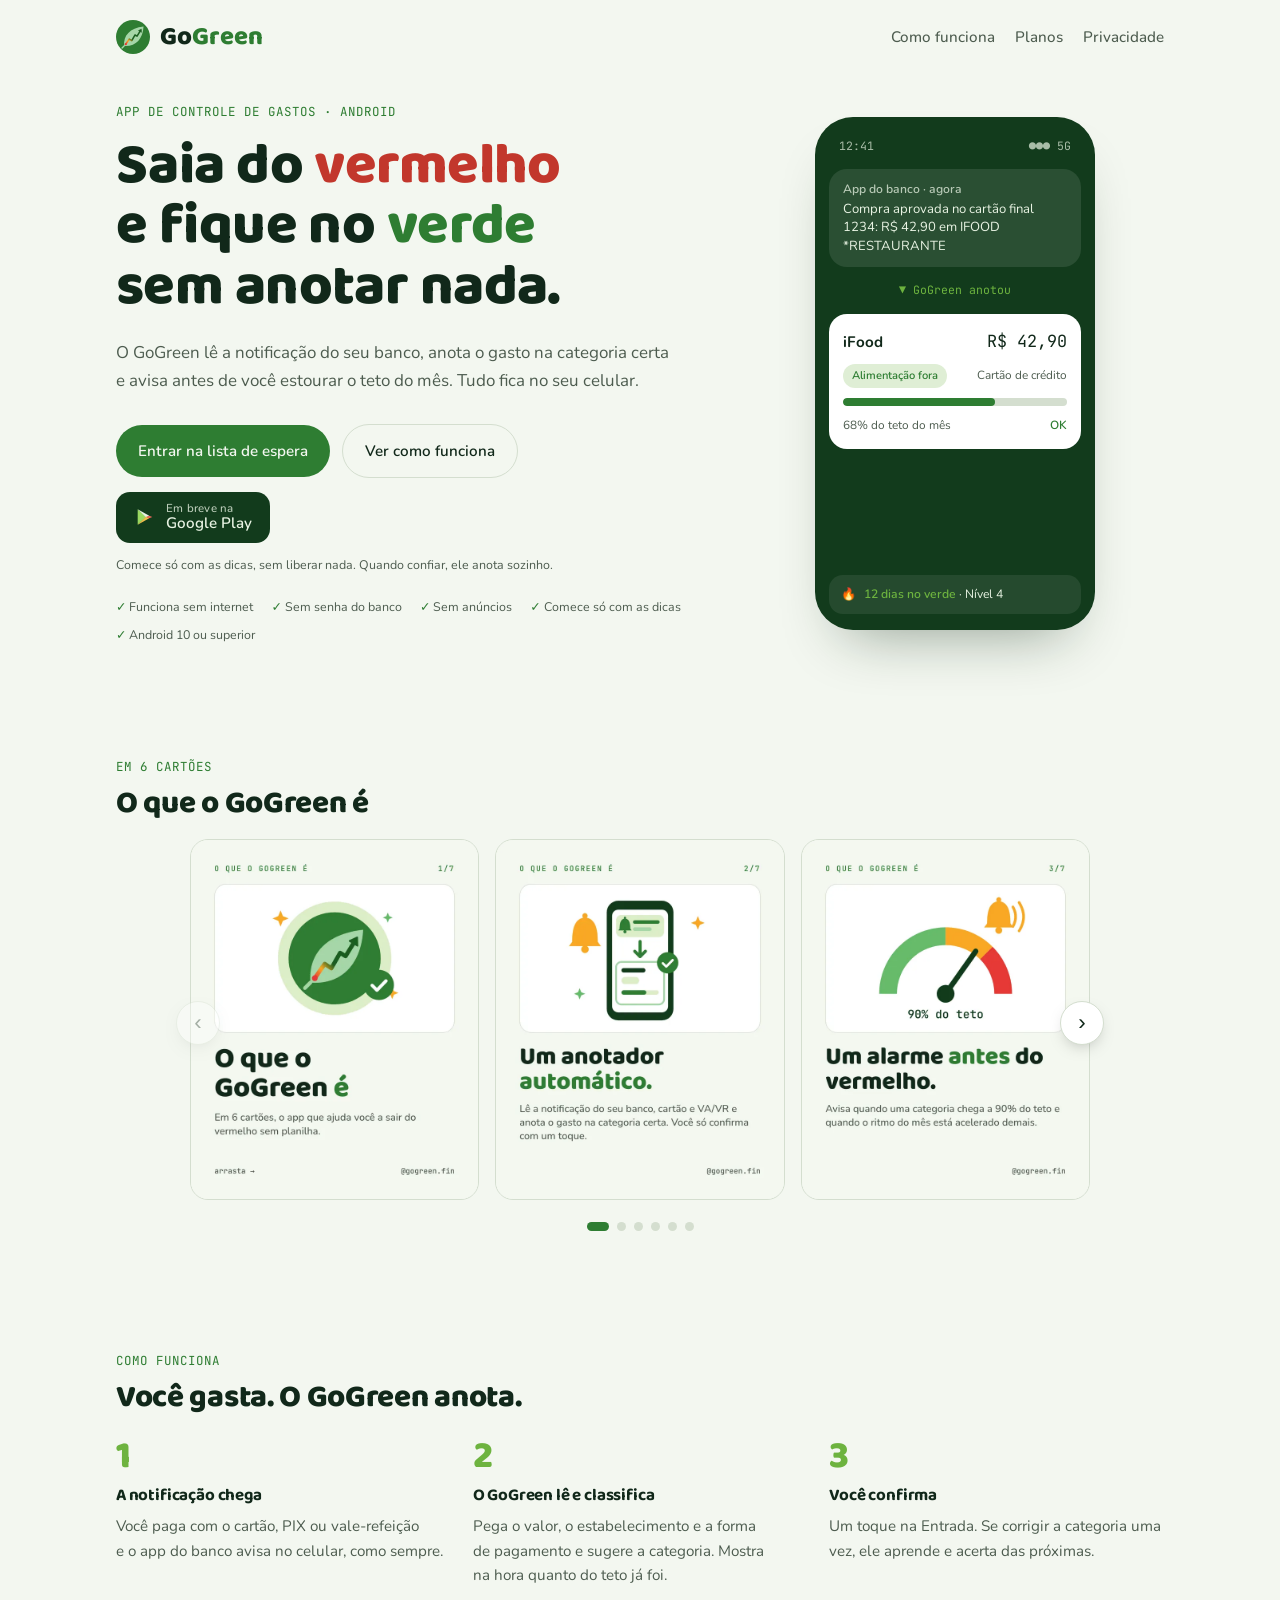
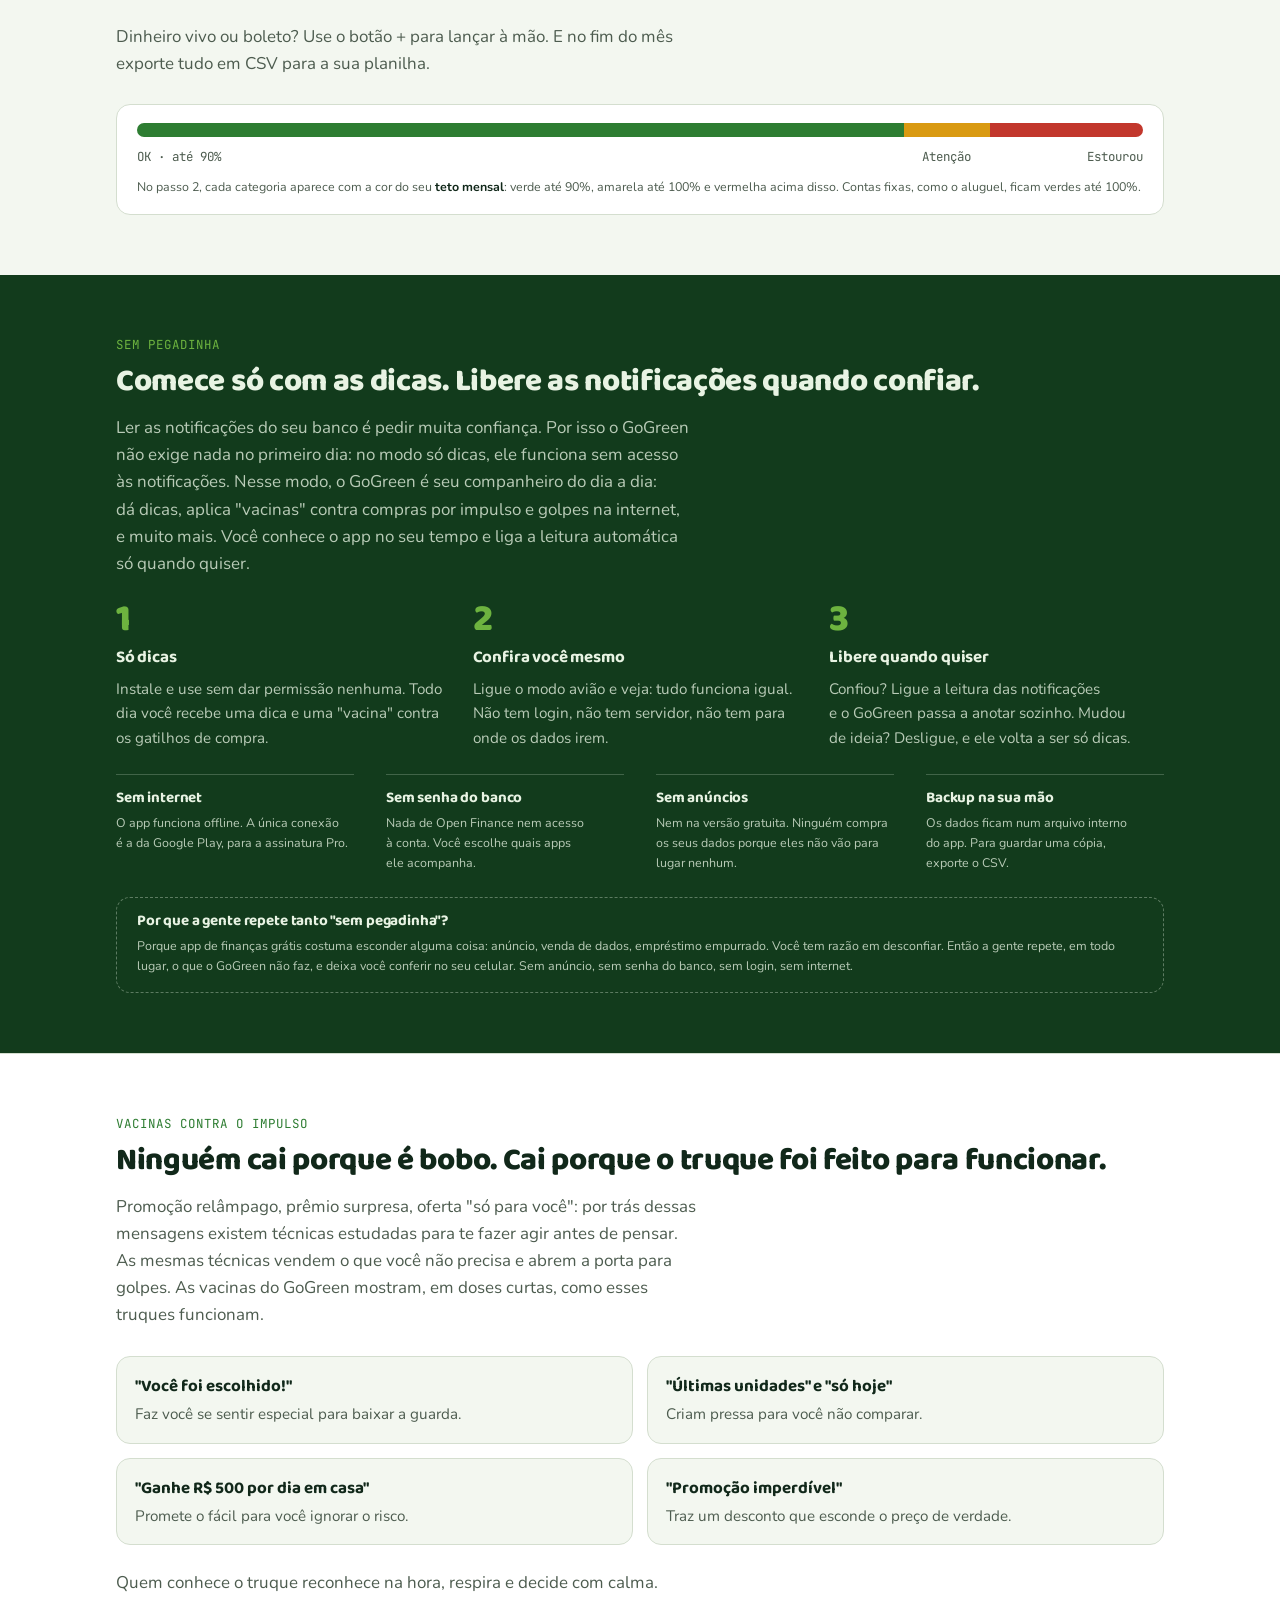
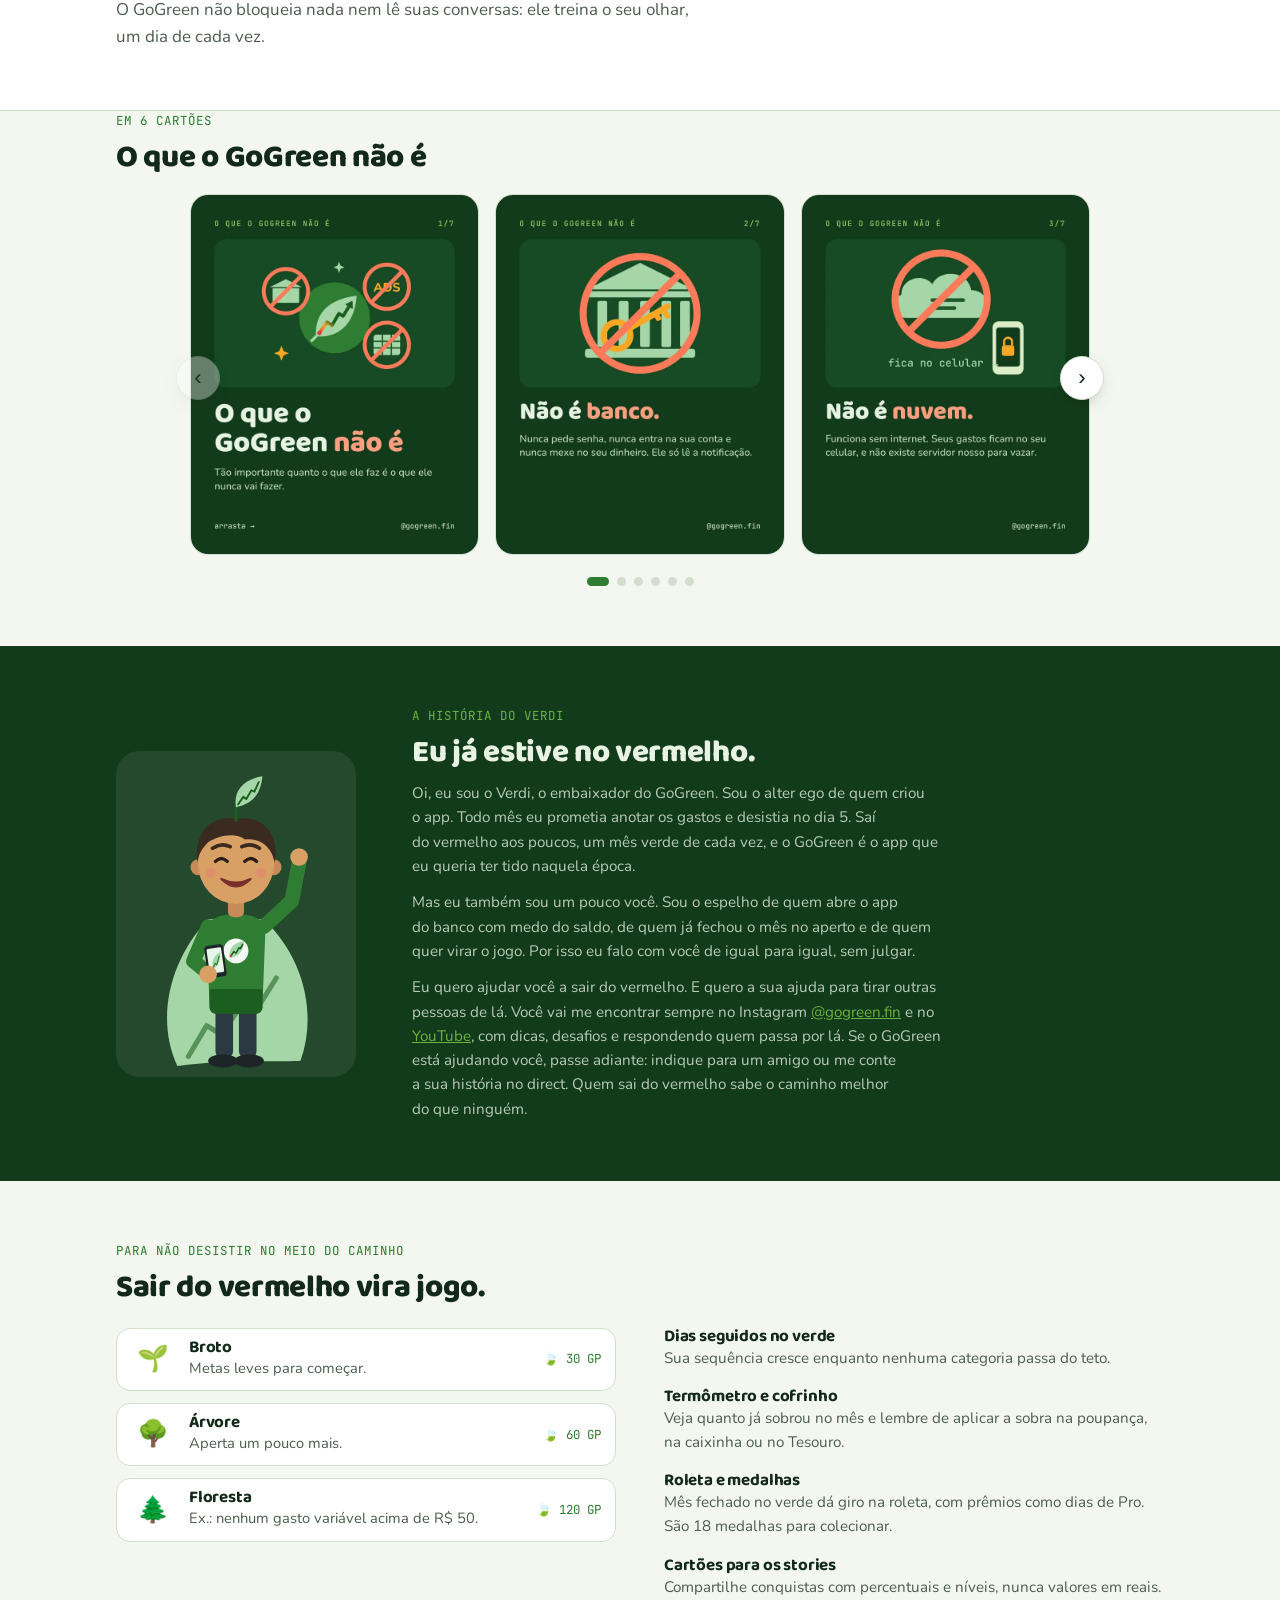
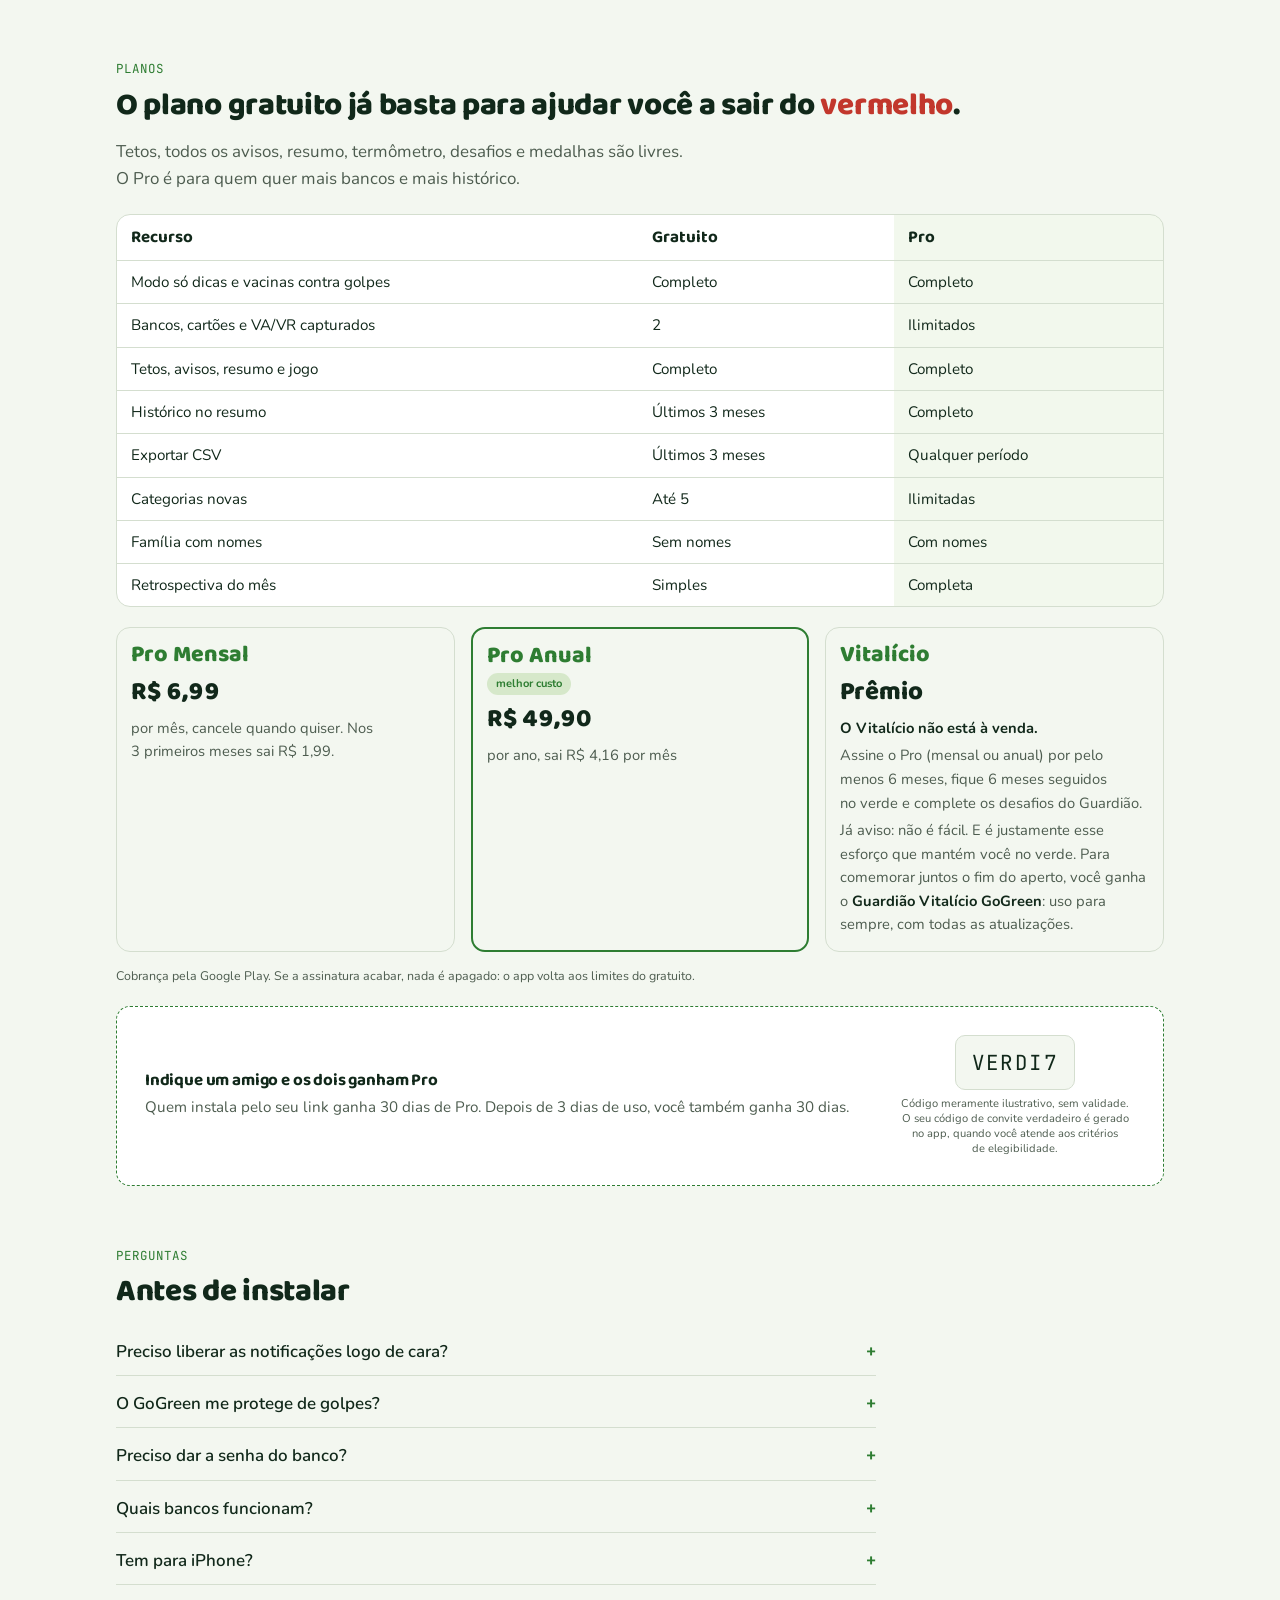
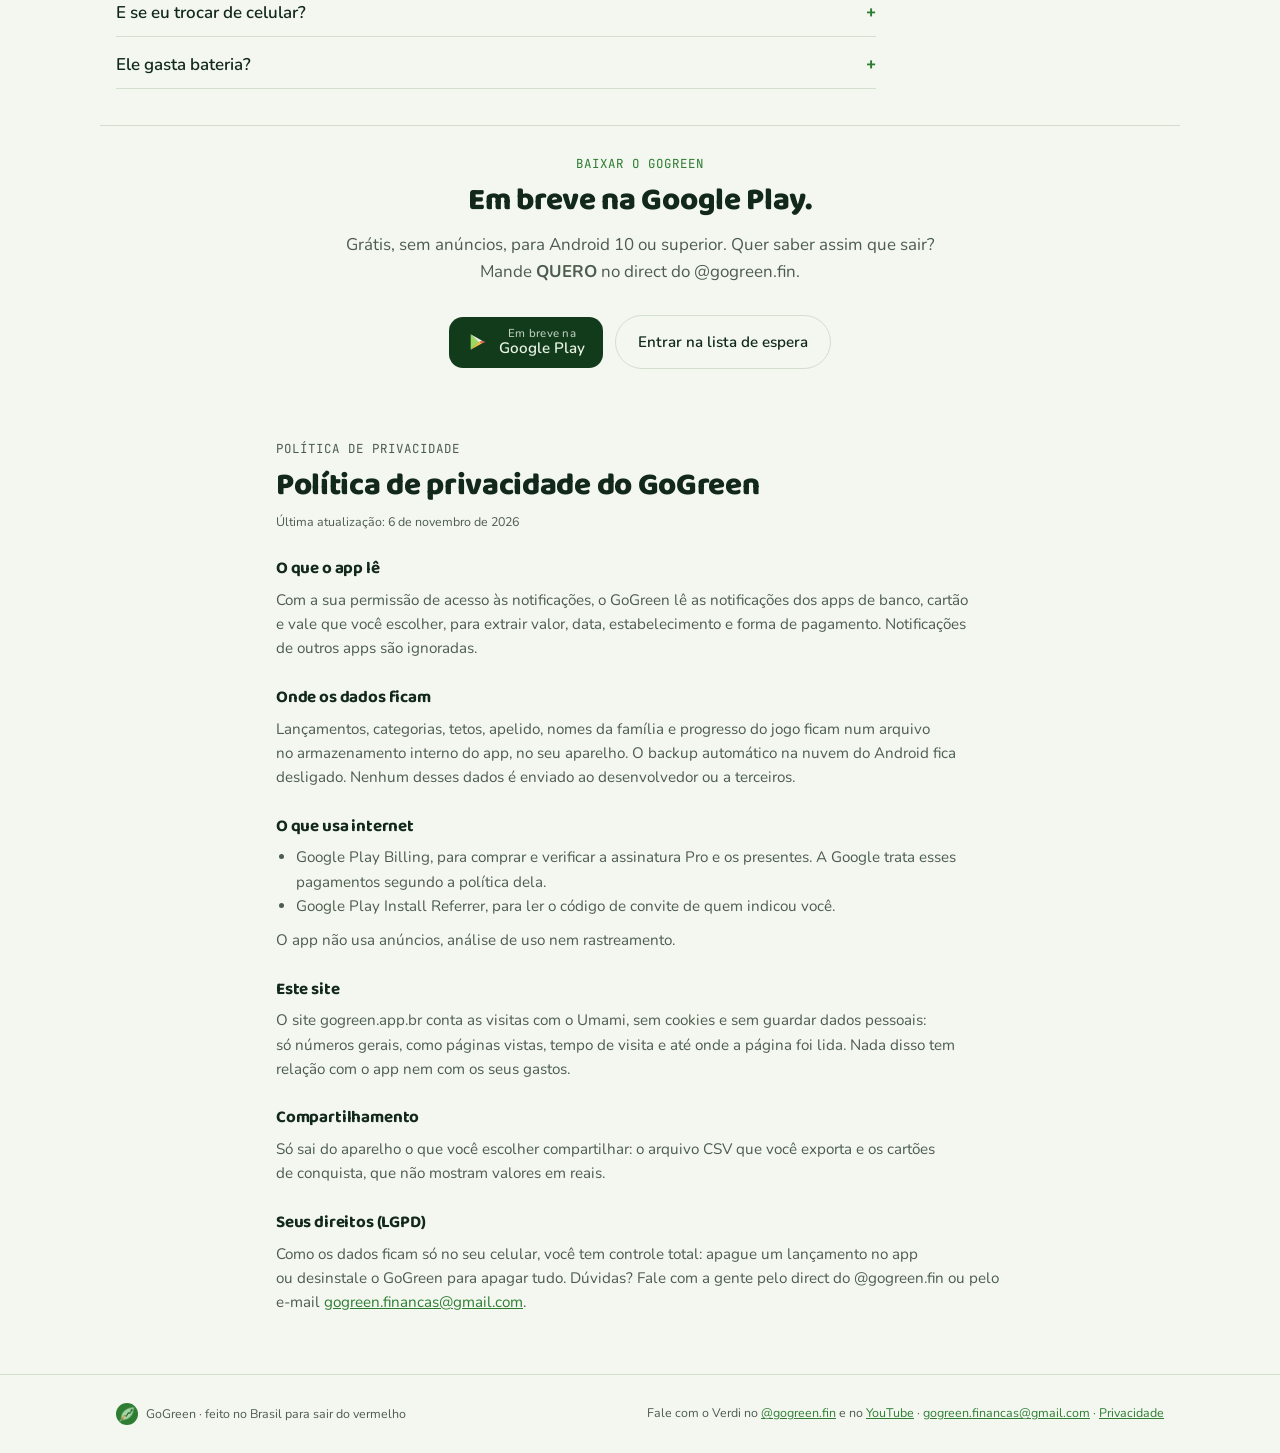
==== index.html @ ab9eb39e "Site: liga o painel secreto ao compartilhamento do Umami Co-Authored-By: Claude Opus 5.5 <noreply@an" ====
<!doctype html><html lang="pt-BR"><head><meta charset="utf-8"><meta name="viewport" content="width=device-width,initial-scale=1,viewport-fit=cover">
<title>GoGreen: app para controlar gastos e&nbsp;sair do&nbsp;vermelho</title>
<meta name="description" content="App Android que lê a notificação do banco, anota seus gastos e avisa antes de estourar o teto. Sem anúncios, sem login e funciona sem internet.">
<meta name="robots" content="index, follow">
<meta name="theme-color" content="#123B1C">
<link rel="canonical" href="https://gogreen.app.br/">
<link rel="icon" type="image/png" sizes="32x32" href="/img/favicon-32.png">
<link rel="icon" type="image/png" sizes="192x192" href="/img/icone-192.png">
<link rel="apple-touch-icon" href="/img/apple-touch-icon.png">
<meta property="og:type" content="website">
<meta property="og:site_name" content="GoGreen">
<meta property="og:locale" content="pt_BR">
<meta property="og:url" content="https://gogreen.app.br/">
<meta property="og:title" content="GoGreen: saia do vermelho e fique no verde">
<meta property="og:description" content="App Android que lê a notificação do banco, anota seus gastos e avisa antes de estourar o teto. Sem anúncios, sem login e funciona sem internet.">
<meta property="og:image" content="https://gogreen.app.br/img/grafico-de-recursos.png">
<meta property="og:image:width" content="1024">
<meta property="og:image:height" content="500">
<meta property="og:image:alt" content="Logo do GoGreen com a frase Saia do vermelho e fique no verde">
<meta name="twitter:card" content="summary_large_image">
<meta name="twitter:title" content="GoGreen: saia do vermelho e fique no verde">
<meta name="twitter:description" content="App Android que lê a notificação do banco, anota seus gastos e avisa antes de estourar o teto. Sem anúncios, sem login e funciona sem internet.">
<meta name="twitter:image" content="https://gogreen.app.br/img/grafico-de-recursos.png">
<script type="application/ld+json">
{
 "@context": "https://schema.org",
 "@graph": [
  {
   "@type": "Organization",
   "@id": "https://gogreen.app.br/#org",
   "name": "GoGreen",
   "url": "https://gogreen.app.br/",
   "logo": "https://gogreen.app.br/img/icone-192.png",
   "email": "gogreen.financas@gmail.com",
   "sameAs": [
    "https://instagram.com/gogreen.fin",
    "https://www.youtube.com/@Gogreen-fin"
   ]
  },
  {
   "@type": "WebSite",
   "@id": "https://gogreen.app.br/#site",
   "url": "https://gogreen.app.br/",
   "name": "GoGreen",
   "inLanguage": "pt-BR",
   "publisher": {
    "@id": "https://gogreen.app.br/#org"
   }
  },
  {
   "@type": "MobileApplication",
   "name": "GoGreen",
   "operatingSystem": "Android 10 ou superior",
   "applicationCategory": "FinanceApplication",
   "inLanguage": "pt-BR",
   "description": "App Android que lê a notificação do banco, anota seus gastos e avisa antes de estourar o teto. Sem anúncios, sem login e funciona sem internet.",
   "image": "https://gogreen.app.br/img/icone-192.png",
   "offers": {
    "@type": "Offer",
    "price": "0",
    "priceCurrency": "BRL"
   },
   "publisher": {
    "@id": "https://gogreen.app.br/#org"
   }
  },
  {
   "@type": "FAQPage",
   "mainEntity": [
    {
     "@type": "Question",
     "name": "Preciso liberar as notificações logo de cara?",
     "acceptedAnswer": {
      "@type": "Answer",
      "text": "Não. No modo só dicas o GoGreen funciona sem acesso às notificações e só manda dicas. Quando você confiar, liga a leitura automática. Dá para desligar a qualquer momento."
     }
    },
    {
     "@type": "Question",
     "name": "O GoGreen me protege de golpes?",
     "acceptedAnswer": {
      "@type": "Answer",
      "text": "Ele te ensina a reconhecer os truques antes de cair neles. As vacinas contra o impulso mostram, em doses curtas, como funcionam o \"você foi escolhido\", o \"últimas unidades\" e as outras iscas. Ele não bloqueia nada nem lê suas conversas. Veja as vacinas."
     }
    },
    {
     "@type": "Question",
     "name": "Preciso dar a senha do banco?",
     "acceptedAnswer": {
      "@type": "Answer",
      "text": "Não. O GoGreen só lê as notificações que os apps do banco já mostram no seu celular. Ele nunca entra na sua conta."
     }
    },
    {
     "@type": "Question",
     "name": "Quais bancos funcionam?",
     "acceptedAnswer": {
      "@type": "Answer",
      "text": "Qualquer app de banco, cartão ou vale que avise compras por notificação. Na primeira notificação de cada app, você escolhe se quer que o GoGreen acompanhe."
     }
    },
    {
     "@type": "Question",
     "name": "Tem para iPhone?",
     "acceptedAnswer": {
      "@type": "Answer",
      "text": "Ainda não. O lançamento é no Android. O iPhone não permite que apps leiam notificações de outros apps, então lá o GoGreen vai funcionar de outro jeito, mais para frente."
     }
    },
    {
     "@type": "Question",
     "name": "E se eu trocar de celular?",
     "acceptedAnswer": {
      "@type": "Answer",
      "text": "Exporte o CSV antes. A assinatura e o vitalício voltam sozinhos na mesma conta Google."
     }
    },
    {
     "@type": "Question",
     "name": "Ele gasta bateria?",
     "acceptedAnswer": {
      "@type": "Answer",
      "text": "Pouco. Ele só acorda quando chega uma notificação de um app que você escolheu. Para a captura não parar, deixe o GoGreen sem restrição de bateria."
     }
    }
   ]
  }
 ]
}
</script>
<link rel="preconnect" href="https://fonts.googleapis.com">
<link rel="preconnect" href="https://fonts.gstatic.com" crossorigin>
<link rel="stylesheet" href="https://fonts.googleapis.com/css2?family=Baloo+2:wght@600;700;800&family=Nunito:wght@400;600;700&family=JetBrains+Mono:wght@500&display=swap">
<style>
/* Layout: uma coluna de leitura com faixas largas; o herói mostra a notificação virando lançamento, e a régua vermelho→verde costura a página. */
:root{
  --bg:#F3F7F0; --card:#FFFFFF; --ink:#11281A; --muted:#4D5C4F; --line:#D4DECF;
  --leaf:#2E7D32; --sprout:#6DB33F; --deep:#123B1C; --on-deep:#E8F3E3;
  --red:#C2372C; --amber:#D99A12;
  --f-display:"Baloo 2", "Trebuchet MS", system-ui, sans-serif;
  --f-body:"Nunito", system-ui, -apple-system, "Segoe UI", sans-serif;
  --f-mono:"JetBrains Mono", ui-monospace, "SFMono-Regular", Menlo, monospace;
  --s1:.78rem; --s2:.95rem; --s3:1.06rem; --s4:1.35rem; --s5:clamp(1.55rem,3.2vw,1.95rem); --s6:clamp(2.2rem,5.4vw,3.6rem);
  --r:14px;
}
@media (prefers-color-scheme: dark){:root:not([data-theme="light"]){
  --bg:#0C130E; --card:#152018; --ink:#E3ECE0; --muted:#A1B19F; --line:#26352A;
  --leaf:#73C178; --sprout:#9AD861; --deep:#0F2A16; --on-deep:#DDEED7;
  --red:#F0695D; --amber:#F0BF4C; color-scheme:dark }}
:root[data-theme="dark"]{
  --bg:#0C130E; --card:#152018; --ink:#E3ECE0; --muted:#A1B19F; --line:#26352A;
  --leaf:#73C178; --sprout:#9AD861; --deep:#0F2A16; --on-deep:#DDEED7;
  --red:#F0695D; --amber:#F0BF4C; color-scheme:dark }

*{box-sizing:border-box}
body{background:var(--bg);color:var(--ink);font-family:var(--f-body);font-size:var(--s2);line-height:1.6}
.wrap{max-width:1080px;margin:0 auto;padding-left:max(16px,env(safe-area-inset-left,0px));padding-right:max(16px,env(safe-area-inset-right,0px))}
h1,h2,h3{font-family:var(--f-display);line-height:1.05;margin:0;text-wrap:balance;letter-spacing:-.01em}
h2{font-size:var(--s5);font-weight:800}
h3{font-size:var(--s3);font-weight:700}
p{margin:0}
a{color:var(--leaf)}
a:focus-visible,button:focus-visible{outline:3px solid var(--sprout);outline-offset:3px;border-radius:6px}
.eyebrow{font-family:var(--f-mono);font-size:var(--s1);letter-spacing:.08em;text-transform:uppercase;color:var(--leaf)}
section{padding-block:clamp(36px,5.5vw,60px)}
.lead{font-size:var(--s3);color:var(--muted);max-width:60ch}

/* topo */
.top{display:flex;align-items:center;justify-content:space-between;gap:16px;padding-block:20px}
.logo{display:flex;align-items:center;gap:10px;font-family:var(--f-display);font-weight:800;font-size:1.6rem;line-height:1;color:var(--ink);text-decoration:none}
.logo .go{color:var(--ink)}.logo .gr{color:var(--leaf)}
.logo svg{width:34px;height:34px}
.top nav{display:flex;gap:20px;font-weight:500}
.top nav a{color:var(--muted);text-decoration:none}
.top nav a:hover{color:var(--ink)}
@media (max-width:620px){.top nav .opt{display:none}}

/* herói */
.hero{display:grid;grid-template-columns:1.15fr .85fr;gap:clamp(28px,5vw,64px);align-items:center;padding-block:clamp(12px,3vw,28px) clamp(32px,5vw,52px)}
.hero>*{min-width:0}
.hero h1{font-size:var(--s6);font-weight:800}
.strike{position:relative;color:var(--red);white-space:nowrap}
.strike::after{content:"";position:absolute;left:-2%;right:-2%;top:55%;height:.09em;background:var(--red);transform:rotate(-4deg);border-radius:4px}
.green{color:var(--leaf)}
.red{color:var(--red)}
.hero .lead{margin-top:22px}
.ctas{display:flex;flex-wrap:wrap;gap:12px;margin-top:30px;align-items:center}
.btn{display:inline-flex;align-items:center;gap:10px;padding:14px 22px;border-radius:999px;font-weight:600;text-decoration:none;font-size:var(--s2);border:0;cursor:pointer;font-family:inherit}
.btn-main{background:var(--leaf);color:var(--bg)}
.btn-main:hover{filter:brightness(1.08)}
.btn-ghost{background:transparent;color:var(--ink);border:1.5px solid var(--line)}
.small{font-size:var(--s1);color:var(--muted)}
.tags{display:flex;flex-wrap:wrap;gap:8px 18px;margin-top:22px;font-size:var(--s1);color:var(--muted)}
.tags span::before{content:"✓ ";color:var(--leaf);font-weight:700}

.phone{justify-self:center;width:min(280px,100%);aspect-ratio:9/16.5;max-width:100%;background:var(--deep);border-radius:38px;padding:16px 14px;box-shadow:0 30px 60px -30px rgba(10,40,18,.45);display:flex;flex-direction:column;gap:14px;position:relative}
.phone .bar{display:flex;justify-content:space-between;color:var(--on-deep);opacity:.7;font-family:var(--f-mono);font-size:.72rem;padding:4px 10px 0}
.notif{background:rgba(255,255,255,.1);color:var(--on-deep);border-radius:18px;padding:12px 14px;font-size:.82rem;line-height:1.4}
.notif b{display:block;font-size:.76rem;opacity:.75;font-weight:600;margin-bottom:2px}
.arrow{align-self:center;color:var(--sprout);font-family:var(--f-mono);font-size:.72rem;display:flex;align-items:center;gap:6px}
.entry{background:var(--card);color:var(--ink);border-radius:18px;padding:14px;display:grid;gap:10px}
.entry .row{display:flex;justify-content:space-between;align-items:baseline;gap:8px}
.entry .val{font-family:var(--f-mono);font-variant-numeric:tabular-nums;font-size:1.05rem}
.chip{font-size:.7rem;font-weight:600;padding:3px 9px;border-radius:999px;background:color-mix(in srgb,var(--sprout) 22%,transparent);color:var(--leaf)}
.meter{height:8px;border-radius:99px;background:var(--line);overflow:hidden}
.meter i{display:block;height:100%;width:68%;background:var(--leaf);border-radius:99px;animation:fill 1.6s cubic-bezier(.2,.8,.2,1) both .4s}
@keyframes fill{from{width:41%}to{width:68%}}
.entry .small{font-size:.74rem}
.toast{margin-top:auto;background:rgba(255,255,255,.08);color:var(--on-deep);border-radius:14px;padding:10px 12px;font-size:.76rem;display:flex;gap:8px;align-items:center}
.toast em{font-style:normal;color:var(--sprout);font-weight:600}
@media (max-width:820px){.hero{grid-template-columns:1fr}.phone{aspect-ratio:auto}}

/* régua */
.ruler{background:var(--card);border-block:1px solid var(--line)}
.ruler .wrap{padding-block:30px;display:grid;gap:14px}
.scale{display:grid;grid-template-columns:90fr 10fr 18fr;height:14px;border-radius:99px;overflow:hidden}
.scale i:nth-child(1){background:var(--leaf)}.scale i:nth-child(2){background:var(--amber)}.scale i:nth-child(3){background:var(--red)}
.scale-legend{display:grid;grid-template-columns:90fr 10fr 18fr;font-family:var(--f-mono);font-size:var(--s1);color:var(--muted);font-variant-numeric:tabular-nums}
.scale-legend span:nth-child(2){text-align:center}.scale-legend span:nth-child(3){text-align:right}
.ruler p{max-width:70ch;color:var(--muted)}
.ruler p strong{color:var(--ink)}

/* passos */
.steps{display:grid;grid-template-columns:repeat(3,1fr);gap:22px;margin-top:24px;counter-reset:passo}
.step{display:grid;gap:10px;align-content:start;min-width:0}
.step::before{counter-increment:passo;content:counter(passo);font-family:var(--f-display);font-weight:800;font-size:2.4rem;color:var(--sprout);line-height:1}
.step p{color:var(--muted)}
@media (max-width:760px){.steps{grid-template-columns:1fr}}

/* privacidade */
.deep{background:var(--deep);color:var(--on-deep)}
.deep .eyebrow{color:var(--sprout)}
.deep .lead{color:color-mix(in srgb,var(--on-deep) 78%,transparent)}
.priv{display:grid;grid-template-columns:repeat(2,1fr);gap:16px 32px;margin-top:24px}
.priv div{border-top:1px solid color-mix(in srgb,var(--on-deep) 22%,transparent);padding-top:16px;min-width:0}
.priv p{color:color-mix(in srgb,var(--on-deep) 78%,transparent);margin-top:6px}
@media (max-width:640px){.priv{grid-template-columns:1fr}}

/* jogo */
.game{display:grid;grid-template-columns:1fr 1fr;gap:clamp(24px,4vw,48px);align-items:start;margin-top:24px}
.game>*{min-width:0}
.levels{display:grid;gap:12px}
.lv{display:grid;grid-template-columns:44px 1fr auto;gap:14px;align-items:center;padding:14px 16px;background:var(--card);border:1px solid var(--line);border-radius:var(--r)}
.lv .ic{font-size:1.6rem;text-align:center}
.lv p{color:var(--muted);font-size:.92rem}
.lv .xp{font-family:var(--f-mono);font-size:var(--s1);color:var(--leaf);font-variant-numeric:tabular-nums}
.feat{display:grid;gap:18px}
.feat p{color:var(--muted)}
@media (max-width:760px){.game{grid-template-columns:1fr}}

/* preços */
.plans{overflow-x:auto;margin-top:22px;border:1px solid var(--line);border-radius:var(--r);background:var(--card)}
table{border-collapse:collapse;width:100%;min-width:520px}
th,td{text-align:left;padding:13px 18px;border-bottom:1px solid var(--line);vertical-align:top}
tr:last-child td{border-bottom:0}
th{font-family:var(--f-display);font-size:var(--s3)}
td:nth-child(3),th:nth-child(3){background:color-mix(in srgb,var(--sprout) 9%,transparent)}
.prices{display:grid;grid-template-columns:repeat(3,1fr);gap:16px;margin-top:20px}
.price{padding:18px;border:1px solid var(--line);border-radius:var(--r);display:grid;gap:4px;min-width:0}
.price.best{border-color:var(--leaf);border-width:2px}
.price .v{font-family:var(--f-display);font-weight:800;font-size:1.9rem;font-variant-numeric:tabular-nums}
.price p{color:var(--muted);font-size:.92rem}
@media (max-width:700px){.prices{grid-template-columns:1fr}}

/* convite */
.invite{display:flex;flex-wrap:wrap;gap:24px;align-items:center;justify-content:space-between;padding:28px;border-radius:var(--r);background:var(--card);border:1px dashed var(--leaf)}
.invite>div{min-width:0;flex:1 1 320px}
.code{font-family:var(--f-mono);font-size:1.3rem;letter-spacing:.12em;padding:10px 16px;border-radius:10px;background:var(--bg);border:1px solid var(--line)}

/* faq */
.faq{display:grid;gap:4px;margin-top:20px;max-width:760px}
details{border-bottom:1px solid var(--line);padding-block:14px}
summary{cursor:pointer;font-weight:600;font-size:var(--s3);list-style:none;display:flex;justify-content:space-between;gap:16px}
summary::after{content:"+";color:var(--leaf);font-family:var(--f-mono)}
details[open] summary::after{content:"–"}
details p{color:var(--muted);margin-top:10px;max-width:65ch}

/* política */
.policy{max-width:760px}
.policy h3{margin-top:28px}
.policy p,.policy li{color:var(--muted)}
.policy p{margin-top:10px}
.policy ul{padding-left:20px;margin:10px 0 0}

footer{border-top:1px solid var(--line)}
.rod-marca{display:inline-flex;align-items:center;gap:8px}.rod-logo{width:22px;height:22px;border-radius:50%;flex:none}
#painel{border:1px solid var(--line);border-radius:16px;background:var(--card);color:var(--ink);padding:0;width:min(1100px,calc(100vw - 32px));max-height:calc(100vh - 32px)}
#painel::backdrop{background:rgba(0,0,0,.55)}
#painel .p-cab{display:flex;align-items:center;justify-content:space-between;gap:12px;padding:14px 18px;border-bottom:1px solid var(--line)}
#painel .p-cab b{font-family:var(--f-display);font-size:1.2rem}
#painel .p-corpo{padding:18px}
#painel form{display:flex;flex-wrap:wrap;gap:10px;align-items:center}
#painel input{font:inherit;padding:10px 12px;border:1.5px solid var(--line);border-radius:10px;background:var(--bg);color:var(--ink);min-width:0;flex:1 1 200px}
#painel button{font:inherit;cursor:pointer;padding:10px 16px;border-radius:10px;border:0;background:var(--leaf);color:var(--bg);font-weight:700}
#painel .p-fechar{background:transparent;color:var(--muted);padding:6px 10px;font-size:1.3rem}
#painel iframe{width:100%;height:calc(100vh - 190px);min-height:420px;border:0;border-radius:10px;background:#fff}
#painel .p-msg{min-height:1.4em;margin:8px 0 0;color:var(--muted);font-size:var(--s1)}
footer .wrap{padding-block:28px;display:flex;flex-wrap:wrap;gap:12px 28px;justify-content:space-between;color:var(--muted);font-size:var(--s1)}


.play-pill{display:inline-flex;align-items:center;gap:10px;padding:10px 18px;border-radius:14px;background:var(--deep);color:var(--on-deep);text-decoration:none;font-weight:600;line-height:1.15}
.play-pill svg{width:22px;height:22px;flex:none}
.play-pill small{display:block;font-size:.72rem;font-weight:500;opacity:.8;letter-spacing:.02em}
a.play-pill:hover{filter:brightness(1.12)}
.baixar{text-align:center}
.baixar .lead{margin:14px auto 0}
.baixar .ctas{justify-content:center}

@media (max-width:520px){.scale-legend{grid-template-columns:1fr 1fr 1fr;gap:8px}}
/* rodada 2 */
html{scroll-snap-type:y proximity}
.top,.hero,main>section,footer{scroll-snap-align:start}
.teto{margin-top:26px;padding:18px 20px;border:1px solid var(--line);border-radius:var(--r);background:var(--card);display:grid;gap:10px}
.teto p{color:var(--muted);font-size:var(--s1)}
.teto p strong{color:var(--ink)}
.priv4{grid-template-columns:repeat(4,1fr)}
.priv4 h3{font-size:var(--s2)}
.priv4 p{font-size:var(--s1)}
@media (max-width:860px){.priv4{grid-template-columns:repeat(2,1fr)}}
@media (max-width:520px){.priv4{grid-template-columns:1fr}}
.porque{margin-top:24px;padding:16px 20px;border-radius:var(--r);border:1px dashed color-mix(in srgb,var(--on-deep) 35%,transparent)}
.porque h3{font-size:var(--s2)}
.porque p{margin-top:6px;color:color-mix(in srgb,var(--on-deep) 78%,transparent);font-size:var(--s1)}
.deep .step h3{color:var(--on-deep)}
.deep .step p{color:color-mix(in srgb,var(--on-deep) 78%,transparent)}
.lv{padding:10px 14px}
details{padding-block:10px}
.price{padding:14px}
.price .v{font-size:1.6rem}
th,td{padding:9px 14px}
.verdi-grid{grid-template-columns:200px 1fr}
.verdi-grid .lead{font-size:var(--s2);margin-top:12px!important}
.vac ul{margin-top:18px;gap:10px}
.vac li{padding:12px 14px}
@media (max-width:700px){.verdi-grid{grid-template-columns:1fr}}

/* carrosséis */
.car{position:relative;margin-top:20px;max-width:900px;margin-inline:auto}
.car-track{scroll-behavior:smooth;display:grid;grid-auto-flow:column;grid-auto-columns:calc((100% - 32px)/3);gap:16px;overflow-x:auto;scroll-snap-type:x mandatory;list-style:none;padding:0 0 6px;margin:0;scrollbar-width:none;overscroll-behavior-x:contain}
.car-track::-webkit-scrollbar{display:none}
.car-card{scroll-snap-align:start;min-width:0}
.car-card img{display:block;width:100%;height:auto;border-radius:18px;border:1px solid var(--line);background:var(--card)}
.car-btn{position:absolute;top:50%;transform:translateY(-50%);width:44px;height:44px;border-radius:50%;border:1px solid var(--line);background:var(--card);color:var(--ink);font-size:1.4rem;line-height:1;cursor:pointer;box-shadow:0 6px 18px -8px rgba(0,0,0,.35)}
.car-btn.prev{left:-14px}.car-btn.next{right:-14px}
.car-btn[disabled]{opacity:.35;cursor:default}
.car-dots{display:flex;justify-content:center;gap:8px;margin-top:16px}
.car-dots button{width:9px;height:9px;padding:0;border-radius:50%;border:0;background:var(--line);cursor:pointer}
.car-dots button[aria-current="true"]{background:var(--leaf);width:22px;border-radius:99px}
@media (max-width:760px){.car-track{grid-auto-columns:80%}.car-btn{display:none}}
/* vacinas */
.vac{background:var(--card);border-block:1px solid var(--line)}
.vac ul{list-style:none;padding:0;margin:28px 0 0;display:grid;grid-template-columns:repeat(2,1fr);gap:14px}
.vac li{padding:16px 18px;border:1px solid var(--line);border-radius:var(--r);background:var(--bg);color:var(--muted);min-width:0}
.vac li strong{display:block;color:var(--ink);font-family:var(--f-display);font-size:var(--s3);margin-bottom:2px}
@media (max-width:700px){.vac ul{grid-template-columns:1fr}}
/* Verdi */
.verdi-grid{display:grid;grid-template-columns:240px 1fr;gap:clamp(24px,5vw,56px);align-items:center}
.verdi-grid>*{min-width:0}
.verdi-grid img{width:100%;height:auto;display:block;background:color-mix(in srgb,var(--on-deep) 8%,transparent);border-radius:24px;padding:18px 10px 0}
@media (max-width:700px){.verdi-grid{grid-template-columns:1fr}.verdi-grid img{max-width:200px;margin:0 auto}}

@media (prefers-reduced-motion: reduce){.meter i{animation:none}}
.vermelho{color:var(--red)}
.price .nome{font-family:var(--f-display);font-weight:800;font-size:1.45rem;line-height:1.1;color:var(--leaf)}
.price .tag{justify-self:start;font-size:.7rem;font-weight:700;padding:2px 9px;border-radius:999px;background:color-mix(in srgb,var(--sprout) 22%,transparent);color:var(--leaf)}
.cupom{display:grid;gap:6px;justify-items:center;max-width:240px;text-align:center}
.cupom .small{font-size:.7rem;line-height:1.35}
p,li,td,th,summary,.small,.lead{text-wrap:pretty}
.price{align-content:start}
.regra{margin:0;padding-left:1.1em;color:var(--muted);font-size:.92rem;display:grid;gap:2px}
.price p strong{color:var(--ink)}
@media (max-width:560px){table{min-width:0;font-size:.82rem}th,td{padding:9px 8px}th:first-child,td:first-child{padding-left:12px}}
</style>
<script defer src="https://cloud.umami.is/script.js" data-website-id="a24def23-97f7-4bfe-b9e2-e7dc47f63d24" data-domains="gogreen.app.br,www.gogreen.app.br"></script>
</head><body style="margin:0">

<div class="wrap">
  <header class="top">
    <a class="logo" href="#inicio" aria-label="GoGreen, início">
      <svg viewBox="18 18 72 72" aria-hidden="true"><defs><linearGradient id="gg-escala" x1="38.52" y1="69.48" x2="71.20" y2="38.52" gradientUnits="userSpaceOnUse"><stop offset="0" stop-color="#E53935"/><stop offset=".2" stop-color="#F9A825"/><stop offset=".4" stop-color="#1B5E20"/><stop offset="1" stop-color="#1B5E20"/></linearGradient></defs><circle cx="54" cy="54" r="36" fill="#2E7D32"/><path d="M30.78,77.22 L35.08,72.92" fill="none" stroke="#A5D6A7" stroke-width="2.92" stroke-linecap="round"/><path d="M35.08,72.92 C33.36,50.56 47.12,35.08 76.36,31.64 C74.64,59.16 59.16,74.64 35.08,72.92 Z" fill="#A5D6A7"/><path d="M38.52,69.48 L46.26,58.30 L51.42,61.74 L58.30,49.70 L62.60,52.28 L69.12,41.68" fill="none" stroke="url(#gg-escala)" stroke-width="3.27" stroke-linecap="round" stroke-linejoin="round"/><path d="M71.84,44.16 L71.65,37.58 L65.68,40.38 Z" fill="#1B5E20" stroke="#1B5E20" stroke-width="1.2" stroke-linejoin="round"/><circle cx="38.52" cy="69.48" r="2.24" fill="#E53935"/></svg>
      <span><span class="go">Go</span><span class="gr">Green</span></span>
    </a>
    <nav>
      <a class="opt" href="#como-funciona">Como funciona</a>
      <a class="opt" href="#planos">Planos</a>
      <a href="#privacidade">Privacidade</a>
    </nav>
  </header>
</div>

<main id="inicio">
  <div class="wrap hero">
    <div>
      <p class="eyebrow">App de&nbsp;controle de&nbsp;gastos · Android</p>
      <h1 style="margin-top:14px">Saia do <span class="red">vermelho</span> e&nbsp;fique no <span class="green">verde</span> sem anotar nada.</h1>
      <p class="lead">O&nbsp;GoGreen lê&nbsp;a&nbsp;notificação do&nbsp;seu banco, anota o&nbsp;gasto na&nbsp;categoria certa e&nbsp;avisa antes de&nbsp;você estourar o&nbsp;teto do&nbsp;mês. Tudo fica no&nbsp;seu celular.</p>
      <div class="ctas">
        <a class="btn btn-main" id="cta-principal" href="https://instagram.com/gogreen.fin" target="_blank" rel="noopener">Entrar na&nbsp;lista de&nbsp;espera</a>
        <a class="btn btn-ghost" href="#como-funciona">Ver como funciona</a>
      </div>
      <div class="ctas" style="margin-top:14px"><span class="play-pill " data-play><svg viewBox="0 0 24 24" aria-hidden="true"><path d="M4 3.5v17l9.2-8.5z" fill="#9AD861"/><path d="M4 3.5l12.6 7.2-3.4 1.8z" fill="#E8F3E3"/><path d="M4 20.5l12.6-7.2-3.4-1.8z" fill="#F0BF4C"/><path d="M16.6 10.7l3.4 1.3-3.4 1.3-3.4-1.3z" fill="#F0695D"/></svg><span><small>Em&nbsp;breve na</small>Google Play</span></span></div>
      <p class="small" id="cta-nota" style="margin-top:12px">Comece só&nbsp;com as&nbsp;dicas, sem liberar nada. Quando confiar, ele anota sozinho.</p>
      <div class="tags"><span>Funciona sem internet</span><span>Sem senha do&nbsp;banco</span><span>Sem anúncios</span><span>Comece só&nbsp;com as&nbsp;dicas</span><span>Android 10 ou&nbsp;superior</span></div>
    </div>

    <div class="phone" role="img" aria-label="Exemplo: a notificação de uma compra de R$ 42,90 vira um lançamento em Alimentação fora, com 68% do teto usado">
      <div class="bar"><span>12:41</span><span>●●● 5G</span></div>
      <div class="notif"><b>App do&nbsp;banco · agora</b>Compra aprovada no&nbsp;cartão final 1234: R$&nbsp;42,90 em&nbsp;IFOOD *RESTAURANTE</div>
      <div class="arrow">▼ GoGreen anotou</div>
      <div class="entry">
        <div class="row"><strong>iFood</strong><span class="val">R$&nbsp;42,90</span></div>
        <div class="row"><span class="chip">Alimentação fora</span><span class="small">Cartão de&nbsp;crédito</span></div>
        <div class="meter"><i></i></div>
        <div class="row"><span class="small">68% do&nbsp;teto do&nbsp;mês</span><span class="small" style="color:var(--leaf);font-weight:600">OK</span></div>
      </div>
      <div class="toast">🔥 <span><em>12 dias no&nbsp;verde</em> · Nível 4</span></div>
    </div>
  </div>

  <section id="o-que-e">
    <div class="wrap">
      <p class="eyebrow">Em&nbsp;6&nbsp;cartões</p>
      <h2 style="margin-top:10px">O&nbsp;que o&nbsp;GoGreen é</h2>
      <div class="car" data-car>
        <button type="button" class="car-btn prev" aria-label="Cartão anterior">‹</button>
        <ul class="car-track" tabindex="0" aria-label="O que o GoGreen é: arraste para o lado para ver os cartões">
          <li class="car-card"><img src="img/o-que-e/01-capa.webp" width="720" height="900" loading="lazy" decoding="async" alt="O que o GoGreen é: em 6 cartões, o app que ajuda você a sair do vermelho sem planilha."></li>
          <li class="car-card"><img src="img/o-que-e/02-anotador.webp" width="720" height="900" loading="lazy" decoding="async" alt="Um anotador automático: lê a notificação do seu banco, cartão e VA/VR e anota o gasto na categoria certa. Você só confirma com um toque."></li>
          <li class="car-card"><img src="img/o-que-e/03-alarme.webp" width="720" height="900" loading="lazy" decoding="async" alt="Um alarme antes do vermelho: avisa quando uma categoria chega a 90% do teto e quando o ritmo do mês está acelerado demais."></li>
          <li class="car-card"><img src="img/o-que-e/04-habitos.webp" width="720" height="900" loading="lazy" decoding="async" alt="Uma vacina contra o impulso: todo dia uma dica GoGreen Day, com troca de hábito, gasto escondido da casa e defesa contra &quot;Só hoje!&quot;."></li>
          <li class="car-card"><img src="img/o-que-e/05-jogo.webp" width="720" height="900" loading="lazy" decoding="async" alt="Um jogo para ficar no verde: desafios da semana em 3 níveis, medalhas, sequência de dias no verde e uma roleta de prêmios."></li>
          <li class="car-card"><img src="img/o-que-e/06-cofrinho.webp" width="720" height="900" loading="lazy" decoding="async" alt="Um cofrinho de verdade: sobrou? O GoGreen lembra você de guardar na poupança ou na caixinha do seu próprio banco."></li>
        </ul>
        <button type="button" class="car-btn next" aria-label="Próximo cartão">›</button>
      </div>
      <div class="car-dots" aria-hidden="true"></div>
    </div>
  </section>

  <section id="como-funciona">
    <div class="wrap">
      <p class="eyebrow">Como funciona</p>
      <h2 style="margin-top:10px">Você gasta. O&nbsp;GoGreen anota.</h2>
      <div class="steps">
        <div class="step"><h3>A&nbsp;notificação chega</h3><p>Você paga com o&nbsp;cartão, PIX ou&nbsp;vale-refeição e&nbsp;o&nbsp;app do&nbsp;banco avisa no&nbsp;celular, como sempre.</p></div>
        <div class="step"><h3>O&nbsp;GoGreen lê&nbsp;e&nbsp;classifica</h3><p>Pega o&nbsp;valor, o&nbsp;estabelecimento e&nbsp;a&nbsp;forma de&nbsp;pagamento e&nbsp;sugere a&nbsp;categoria. Mostra na&nbsp;hora quanto do&nbsp;teto já&nbsp;foi.</p></div>
        <div class="step"><h3>Você confirma</h3><p>Um&nbsp;toque na&nbsp;Entrada. Se&nbsp;corrigir a&nbsp;categoria uma vez, ele aprende e&nbsp;acerta das próximas.</p></div>
      </div>
      <p class="lead" style="margin-top:36px">Dinheiro vivo ou&nbsp;boleto? Use o&nbsp;botão + para lançar à&nbsp;mão. E&nbsp;no&nbsp;fim do&nbsp;mês exporte tudo em&nbsp;CSV para a&nbsp;sua planilha.</p>
      <div class="teto">
        <div class="scale" aria-hidden="true"><i></i><i></i><i></i></div>
        <div class="scale-legend"><span>OK&nbsp;· até 90%</span><span>Atenção</span><span>Estourou</span></div>
        <p>No&nbsp;passo 2, cada categoria aparece com a&nbsp;cor do&nbsp;seu <strong>teto mensal</strong>: verde até 90%, amarela até 100% e&nbsp;vermelha acima disso. Contas fixas, como o&nbsp;aluguel, ficam verdes até 100%.</p>
      </div>
    </div>
  </section>

  <section id="sem-pegadinha" class="deep">
    <div class="wrap">
      <p class="eyebrow">Sem pegadinha</p>
      <h2 style="margin-top:10px">Comece só&nbsp;com as&nbsp;dicas. Libere as&nbsp;notificações quando confiar.</h2>
      <p class="lead" style="margin-top:16px">Ler as&nbsp;notificações do&nbsp;seu banco é&nbsp;pedir muita confiança. Por isso o&nbsp;GoGreen não exige nada no&nbsp;primeiro dia: no&nbsp;modo só&nbsp;dicas, ele funciona sem acesso às&nbsp;notificações. Nesse modo, o&nbsp;GoGreen é&nbsp;seu companheiro do&nbsp;dia a&nbsp;dia: dá&nbsp;dicas, aplica "vacinas" contra compras por impulso e&nbsp;golpes na&nbsp;internet, e&nbsp;muito mais. Você conhece o&nbsp;app no&nbsp;seu tempo e&nbsp;liga a&nbsp;leitura automática só&nbsp;quando quiser.</p>
      <div class="steps">
        <div class="step"><h3>Só&nbsp;dicas</h3><p>Instale e&nbsp;use sem dar permissão nenhuma. Todo dia você recebe uma dica e&nbsp;uma "vacina" contra os&nbsp;gatilhos de&nbsp;compra.</p></div>
        <div class="step"><h3>Confira você mesmo</h3><p>Ligue o&nbsp;modo avião e&nbsp;veja: tudo funciona igual. Não tem login, não tem servidor, não tem para onde os&nbsp;dados irem.</p></div>
        <div class="step"><h3>Libere quando quiser</h3><p>Confiou? Ligue a&nbsp;leitura das notificações e&nbsp;o&nbsp;GoGreen passa a&nbsp;anotar sozinho. Mudou de&nbsp;ideia? Desligue, e&nbsp;ele volta a&nbsp;ser só&nbsp;dicas.</p></div>
      </div>
      <div class="priv priv4">
        <div><h3>Sem internet</h3><p>O&nbsp;app funciona offline. A&nbsp;única conexão é&nbsp;a&nbsp;da&nbsp;Google Play, para a&nbsp;assinatura Pro.</p></div>
        <div><h3>Sem senha do&nbsp;banco</h3><p>Nada de&nbsp;Open Finance nem acesso à&nbsp;conta. Você escolhe quais apps ele acompanha.</p></div>
        <div><h3>Sem anúncios</h3><p>Nem na&nbsp;versão gratuita. Ninguém compra os&nbsp;seus dados porque eles não vão para lugar nenhum.</p></div>
        <div><h3>Backup na&nbsp;sua mão</h3><p>Os&nbsp;dados ficam num arquivo interno do&nbsp;app. Para guardar uma cópia, exporte o&nbsp;CSV.</p></div>
      </div>
      <div class="porque">
        <div>
          <h3>Por que a&nbsp;gente repete tanto "sem pegadinha"?</h3>
          <p>Porque app de&nbsp;finanças grátis costuma esconder alguma coisa: anúncio, venda de&nbsp;dados, empréstimo empurrado. Você tem razão em&nbsp;desconfiar. Então a&nbsp;gente repete, em&nbsp;todo lugar, o&nbsp;que o&nbsp;GoGreen não faz, e&nbsp;deixa você conferir no&nbsp;seu celular. Sem anúncio, sem senha do&nbsp;banco, sem login, sem internet.</p>
        </div>
      </div>
    </div>
  </section>

  <section id="vacinas" class="vac">
    <div class="wrap">
      <p class="eyebrow">Vacinas contra o&nbsp;impulso</p>
      <h2 style="margin-top:10px">Ninguém cai porque é&nbsp;bobo. Cai porque o&nbsp;truque foi feito para funcionar.</h2>
      <p class="lead" style="margin-top:16px">Promoção relâmpago, prêmio surpresa, oferta "só&nbsp;para você": por trás dessas mensagens existem técnicas estudadas para te&nbsp;fazer agir antes de&nbsp;pensar. As&nbsp;mesmas técnicas vendem o&nbsp;que você não precisa e&nbsp;abrem a&nbsp;porta para golpes. As&nbsp;vacinas do&nbsp;GoGreen mostram, em&nbsp;doses curtas, como esses truques funcionam.</p>
      <ul>
        <li><strong>"Você foi escolhido!"</strong>Faz você se&nbsp;sentir especial para baixar a&nbsp;guarda.</li>
        <li><strong>"Últimas unidades" e&nbsp;"só&nbsp;hoje"</strong>Criam pressa para você não comparar.</li>
        <li><strong>"Ganhe R$&nbsp;500 por dia em&nbsp;casa"</strong>Promete o&nbsp;fácil para você ignorar o&nbsp;risco.</li>
        <li><strong>"Promoção imperdível"</strong>Traz um&nbsp;desconto que esconde o&nbsp;preço de&nbsp;verdade.</li>
      </ul>
      <p class="lead" style="margin-top:24px">Quem conhece o&nbsp;truque reconhece na&nbsp;hora, respira e&nbsp;decide com calma. O&nbsp;GoGreen não bloqueia nada nem lê&nbsp;suas conversas: ele treina o&nbsp;seu olhar, um&nbsp;dia de&nbsp;cada vez.</p>
    </div>
  </section>

  <section id="o-que-nao-e" style="padding-top:0">
    <div class="wrap">
      <p class="eyebrow">Em&nbsp;6&nbsp;cartões</p>
      <h2 style="margin-top:10px">O&nbsp;que o&nbsp;GoGreen não é</h2>
      <div class="car" data-car>
        <button type="button" class="car-btn prev" aria-label="Cartão anterior">‹</button>
        <ul class="car-track" tabindex="0" aria-label="O que o GoGreen não é: arraste para o lado para ver os cartões">
          <li class="car-card"><img src="img/o-que-nao-e/01-capa.webp" width="720" height="900" loading="lazy" decoding="async" alt="O que o GoGreen não é: tão importante quanto o que ele faz é o que ele nunca vai fazer."></li>
          <li class="car-card"><img src="img/o-que-nao-e/02-banco.webp" width="720" height="900" loading="lazy" decoding="async" alt="Não é banco: nunca pede senha, nunca entra na sua conta e nunca mexe no seu dinheiro. Ele só lê a notificação."></li>
          <li class="car-card"><img src="img/o-que-nao-e/03-nuvem.webp" width="720" height="900" loading="lazy" decoding="async" alt="Não é nuvem: funciona sem internet. Seus gastos ficam no seu celular, e não existe servidor nosso para vazar."></li>
          <li class="car-card"><img src="img/o-que-nao-e/04-vitrine.webp" width="720" height="900" loading="lazy" decoding="async" alt="Não é vitrine: nunca terá anúncio, nem na versão grátis. Não vende seus dados e não empurra cartão ou empréstimo."></li>
          <li class="car-card"><img src="img/o-que-nao-e/05-planilha.webp" width="720" height="900" loading="lazy" decoding="async" alt="Não é planilha chata: você não digita gasto por gasto. O banco avisa, o GoGreen anota e você só confere."></li>
          <li class="car-card"><img src="img/o-que-nao-e/06-julgar.webp" width="720" height="900" loading="lazy" decoding="async" alt="Não é dedo na cara: escorregou? Recomeça amanhã. Fechou o mês com folga? Ele até sugere um prêmio para você."></li>
        </ul>
        <button type="button" class="car-btn next" aria-label="Próximo cartão">›</button>
      </div>
      <div class="car-dots" aria-hidden="true"></div>
    </div>
  </section>

  <section id="verdi" class="deep">
    <div class="wrap verdi-grid">
      <img src="img/verdi.svg" width="300" height="420" loading="lazy" alt="Verdi, o embaixador do GoGreen: um personagem sorridente de camiseta verde, com um broto na cabeça e o celular na mão, acenando">
      <div>
        <p class="eyebrow">A&nbsp;história do&nbsp;Verdi</p>
        <h2 style="margin-top:10px">Eu&nbsp;já&nbsp;estive no&nbsp;vermelho.</h2>
        <p class="lead" style="margin-top:16px">Oi, eu&nbsp;sou o&nbsp;Verdi, o&nbsp;embaixador do&nbsp;GoGreen. Sou o&nbsp;alter ego de&nbsp;quem criou o&nbsp;app. Todo mês eu&nbsp;prometia anotar os&nbsp;gastos e&nbsp;desistia no&nbsp;dia 5. Saí do&nbsp;vermelho aos poucos, um&nbsp;mês verde de&nbsp;cada vez, e&nbsp;o&nbsp;GoGreen é&nbsp;o&nbsp;app que eu&nbsp;queria ter tido naquela época.</p>
        <p class="lead" style="margin-top:16px">Mas eu&nbsp;também sou um&nbsp;pouco você. Sou o&nbsp;espelho de&nbsp;quem abre o&nbsp;app do&nbsp;banco com medo do&nbsp;saldo, de&nbsp;quem já&nbsp;fechou o&nbsp;mês no&nbsp;aperto e&nbsp;de&nbsp;quem quer virar o&nbsp;jogo. Por isso eu&nbsp;falo com você de&nbsp;igual para igual, sem julgar.</p>
        <p class="lead" style="margin-top:16px">Eu&nbsp;quero ajudar você a&nbsp;sair do&nbsp;vermelho. E&nbsp;quero a&nbsp;sua ajuda para tirar outras pessoas de&nbsp;lá. Você vai me&nbsp;encontrar sempre no&nbsp;Instagram <a href="https://instagram.com/gogreen.fin" target="_blank" rel="noopener" style="color:var(--sprout)">@gogreen.fin</a> e&nbsp;no <a href="https://www.youtube.com/@Gogreen-fin" target="_blank" rel="noopener" style="color:var(--sprout)">YouTube</a>, com dicas, desafios e&nbsp;respondendo quem passa por lá. Se&nbsp;o&nbsp;GoGreen está ajudando você, passe adiante: indique para um&nbsp;amigo ou&nbsp;me&nbsp;conte a&nbsp;sua história no&nbsp;direct. Quem sai do&nbsp;vermelho sabe o&nbsp;caminho melhor do&nbsp;que ninguém.</p>
      </div>
    </div>
  </section>

  <section id="jogo">
    <div class="wrap">
      <p class="eyebrow">Para não desistir no&nbsp;meio do&nbsp;caminho</p>
      <h2 style="margin-top:10px">Sair do&nbsp;vermelho vira jogo.</h2>
      <div class="game">
        <div class="levels" aria-label="Desafio da semana em três níveis">
          <div class="lv"><span class="ic">🌱</span><div><h3>Broto</h3><p>Metas leves para começar.</p></div><span class="xp">🍃 30 GP</span></div>
          <div class="lv"><span class="ic">🌳</span><div><h3>Árvore</h3><p>Aperta um&nbsp;pouco mais.</p></div><span class="xp">🍃 60 GP</span></div>
          <div class="lv"><span class="ic">🌲</span><div><h3>Floresta</h3><p>Ex.: nenhum gasto variável acima de&nbsp;R$&nbsp;50.</p></div><span class="xp">🍃 120 GP</span></div>
        </div>
        <div class="feat">
          <div><h3>Dias seguidos no&nbsp;verde</h3><p>Sua sequência cresce enquanto nenhuma categoria passa do&nbsp;teto.</p></div>
          <div><h3>Termômetro e&nbsp;cofrinho</h3><p>Veja quanto já&nbsp;sobrou no&nbsp;mês e&nbsp;lembre de&nbsp;aplicar a&nbsp;sobra na&nbsp;poupança, na&nbsp;caixinha ou&nbsp;no&nbsp;Tesouro.</p></div>
          <div><h3>Roleta e&nbsp;medalhas</h3><p>Mês fechado no&nbsp;verde dá&nbsp;giro na&nbsp;roleta, com prêmios como dias de&nbsp;Pro. São 18 medalhas para colecionar.</p></div>
          <div><h3>Cartões para os&nbsp;stories</h3><p>Compartilhe conquistas com percentuais e&nbsp;níveis, nunca valores em&nbsp;reais.</p></div>
        </div>
      </div>
    </div>
  </section>

  <section id="planos" style="padding-top:0">
    <div class="wrap">
      <p class="eyebrow">Planos</p>
      <h2 style="margin-top:10px">O&nbsp;plano gratuito já&nbsp;basta para ajudar você a&nbsp;sair do <span class="vermelho">vermelho</span>.</h2>
      <p class="lead" style="margin-top:16px">Tetos, todos os&nbsp;avisos, resumo, termômetro, desafios e&nbsp;medalhas são livres. O&nbsp;Pro é&nbsp;para quem quer mais bancos e&nbsp;mais histórico.</p>
      <div class="plans">
        <table>
          <thead><tr><th>Recurso</th><th>Gratuito</th><th>Pro</th></tr></thead>
          <tbody>
            <tr><td>Modo só&nbsp;dicas e&nbsp;vacinas contra golpes</td><td>Completo</td><td>Completo</td></tr>
            <tr><td>Bancos, cartões e&nbsp;VA/VR&nbsp;capturados</td><td>2</td><td>Ilimitados</td></tr>
            <tr><td>Tetos, avisos, resumo e&nbsp;jogo</td><td>Completo</td><td>Completo</td></tr>
            <tr><td>Histórico no&nbsp;resumo</td><td>Últimos 3&nbsp;meses</td><td>Completo</td></tr>
            <tr><td>Exportar CSV</td><td>Últimos 3&nbsp;meses</td><td>Qualquer período</td></tr>
            <tr><td>Categorias novas</td><td>Até 5</td><td>Ilimitadas</td></tr>
            <tr><td>Família com nomes</td><td>Sem nomes</td><td>Com nomes</td></tr>
            <tr><td>Retrospectiva do&nbsp;mês</td><td>Simples</td><td>Completa</td></tr>
          </tbody>
        </table>
      </div>
      <div class="prices">
        <div class="price"><span class="nome">Pro Mensal</span><span class="v">R$&nbsp;6,99</span><p>por mês, cancele quando quiser. Nos 3&nbsp;primeiros meses sai R$&nbsp;1,99.</p></div>
        <div class="price best"><span class="nome">Pro Anual</span><span class="tag">melhor custo</span><span class="v">R$&nbsp;49,90</span><p>por ano, sai R$&nbsp;4,16 por mês</p></div>
        <div class="price"><span class="nome">Vitalício</span><span class="v">Prêmio</span><p><strong>O&nbsp;Vitalício não está à&nbsp;venda.</strong></p><p>Assine o&nbsp;Pro (mensal ou&nbsp;anual) por pelo menos 6&nbsp;meses, fique 6&nbsp;meses seguidos no&nbsp;verde e&nbsp;complete os&nbsp;desafios do&nbsp;Guardião.</p><p>Já aviso: não é&nbsp;fácil. E&nbsp;é&nbsp;justamente esse esforço que mantém você no&nbsp;verde. Para comemorar juntos o&nbsp;fim do&nbsp;aperto, você ganha o&nbsp;<strong>Guardião Vitalício GoGreen</strong>: uso para sempre, com todas as&nbsp;atualizações.</p></div>
      </div>
      <p class="small" style="margin-top:14px">Cobrança pela Google Play. Se&nbsp;a&nbsp;assinatura acabar, nada é&nbsp;apagado: o&nbsp;app volta aos limites do&nbsp;gratuito.</p>
      <div class="invite" style="margin-top:20px">
        <div>
          <h3>Indique um&nbsp;amigo e&nbsp;os&nbsp;dois ganham Pro</h3>
          <p class="small" style="margin-top:6px;font-size:var(--s2)">Quem instala pelo seu link ganha 30 dias de&nbsp;Pro. Depois de&nbsp;3&nbsp;dias de&nbsp;uso, você também ganha 30 dias.</p>
        </div>
        <div class="cupom"><span class="code" aria-label="Exemplo de código de convite">VERDI7</span><p class="small">Código meramente ilustrativo, sem validade. O&nbsp;seu código de&nbsp;convite verdadeiro é&nbsp;gerado no&nbsp;app, quando você atende aos critérios de&nbsp;elegibilidade.</p></div>
      </div>
    </div>
  </section>

  <section id="perguntas" style="padding-top:0">
    <div class="wrap">
      <p class="eyebrow">Perguntas</p>
      <h2 style="margin-top:10px">Antes de&nbsp;instalar</h2>
      <div class="faq">
        <details><summary>Preciso liberar as&nbsp;notificações logo de&nbsp;cara?</summary><p>Não. No&nbsp;modo só&nbsp;dicas o&nbsp;GoGreen funciona sem acesso às&nbsp;notificações e&nbsp;só&nbsp;manda dicas. Quando você confiar, liga a&nbsp;leitura automática. Dá&nbsp;para desligar a&nbsp;qualquer momento.</p></details>
        <details><summary>O&nbsp;GoGreen me&nbsp;protege de&nbsp;golpes?</summary><p>Ele te&nbsp;ensina a&nbsp;reconhecer os&nbsp;truques antes de&nbsp;cair neles. As&nbsp;vacinas contra o&nbsp;impulso mostram, em&nbsp;doses curtas, como funcionam o&nbsp;"você foi escolhido", o&nbsp;"últimas unidades" e&nbsp;as&nbsp;outras iscas. Ele não bloqueia nada nem lê&nbsp;suas conversas. <a href="#vacinas">Veja as&nbsp;vacinas</a>.</p></details>
        <details><summary>Preciso dar a&nbsp;senha do&nbsp;banco?</summary><p>Não. O&nbsp;GoGreen só&nbsp;lê&nbsp;as&nbsp;notificações que os&nbsp;apps do&nbsp;banco já&nbsp;mostram no&nbsp;seu celular. Ele nunca entra na&nbsp;sua conta.</p></details>
        <details><summary>Quais bancos funcionam?</summary><p>Qualquer app de&nbsp;banco, cartão ou&nbsp;vale que avise compras por notificação. Na&nbsp;primeira notificação de&nbsp;cada app, você escolhe se&nbsp;quer que o&nbsp;GoGreen acompanhe.</p></details>
        <details><summary>Tem para iPhone?</summary><p>Ainda não. O&nbsp;lançamento é&nbsp;no&nbsp;Android. O&nbsp;iPhone não permite que apps leiam notificações de&nbsp;outros apps, então lá&nbsp;o&nbsp;GoGreen vai funcionar de&nbsp;outro jeito, mais para frente.</p></details>
        <details><summary>E&nbsp;se&nbsp;eu&nbsp;trocar de&nbsp;celular?</summary><p>Exporte o&nbsp;CSV antes. A&nbsp;assinatura e&nbsp;o&nbsp;vitalício voltam sozinhos na&nbsp;mesma conta Google.</p></details>
        <details><summary>Ele gasta bateria?</summary><p>Pouco. Ele só&nbsp;acorda quando chega uma notificação de&nbsp;um&nbsp;app que você escolheu. Para a&nbsp;captura não parar, deixe o&nbsp;GoGreen sem restrição de&nbsp;bateria.</p></details>
      </div>
    </div>
    <div class="wrap baixar" id="baixar" style="margin-top:36px;padding-top:28px;border-top:1px solid var(--line)">
      <p class="eyebrow">Baixar o&nbsp;GoGreen</p>
      <h2 style="margin-top:10px">Em&nbsp;breve na&nbsp;Google Play.</h2>
      <p class="lead">Grátis, sem anúncios, para Android 10 ou&nbsp;superior. Quer saber assim que sair? Mande <strong>QUERO</strong> no&nbsp;direct do&nbsp;@gogreen.fin.</p>
      <div class="ctas"><span class="play-pill " data-play><svg viewBox="0 0 24 24" aria-hidden="true"><path d="M4 3.5v17l9.2-8.5z" fill="#9AD861"/><path d="M4 3.5l12.6 7.2-3.4 1.8z" fill="#E8F3E3"/><path d="M4 20.5l12.6-7.2-3.4-1.8z" fill="#F0BF4C"/><path d="M16.6 10.7l3.4 1.3-3.4 1.3-3.4-1.3z" fill="#F0695D"/></svg><span><small>Em&nbsp;breve na</small>Google Play</span></span><a class="btn btn-ghost" href="https://instagram.com/gogreen.fin" target="_blank" rel="noopener">Entrar na&nbsp;lista de&nbsp;espera</a></div>
    </div>
  </section>

  <section id="privacidade" style="padding-top:0">
    <div class="wrap policy">
      <p class="eyebrow">Política de&nbsp;privacidade</p>
      <h2 style="margin-top:10px">Política de&nbsp;privacidade do&nbsp;GoGreen</h2>
      <p class="small">Última atualização: 6&nbsp;de&nbsp;novembro de&nbsp;2026</p>
      <h3>O&nbsp;que o&nbsp;app lê</h3>
      <p>Com a&nbsp;sua permissão de&nbsp;acesso às&nbsp;notificações, o&nbsp;GoGreen lê&nbsp;as&nbsp;notificações dos apps de&nbsp;banco, cartão e&nbsp;vale que você escolher, para extrair valor, data, estabelecimento e&nbsp;forma de&nbsp;pagamento. Notificações de&nbsp;outros apps são ignoradas.</p>
      <h3>Onde os&nbsp;dados ficam</h3>
      <p>Lançamentos, categorias, tetos, apelido, nomes da&nbsp;família e&nbsp;progresso do&nbsp;jogo ficam num arquivo no&nbsp;armazenamento interno do&nbsp;app, no&nbsp;seu aparelho. O&nbsp;backup automático na&nbsp;nuvem do&nbsp;Android fica desligado. Nenhum desses dados é&nbsp;enviado ao&nbsp;desenvolvedor ou&nbsp;a&nbsp;terceiros.</p>
      <h3>O&nbsp;que usa internet</h3>
      <ul>
        <li>Google Play Billing, para comprar e&nbsp;verificar a&nbsp;assinatura Pro e&nbsp;os&nbsp;presentes. A&nbsp;Google trata esses pagamentos segundo a&nbsp;política dela.</li>
        <li>Google Play Install Referrer, para ler o&nbsp;código de&nbsp;convite de&nbsp;quem indicou você.</li>
      </ul>
      <p>O&nbsp;app não usa anúncios, análise de&nbsp;uso nem rastreamento.</p>
      <h3>Este site</h3>
      <p>O&nbsp;site gogreen.app.br conta as&nbsp;visitas com o&nbsp;Umami, sem cookies e&nbsp;sem guardar dados pessoais: só&nbsp;números gerais, como páginas vistas, tempo de&nbsp;visita e&nbsp;até onde a&nbsp;página foi lida. Nada disso tem relação com o&nbsp;app nem com os&nbsp;seus gastos.</p>
      <h3>Compartilhamento</h3>
      <p>Só&nbsp;sai do&nbsp;aparelho o&nbsp;que você escolher compartilhar: o&nbsp;arquivo CSV que você exporta e&nbsp;os&nbsp;cartões de&nbsp;conquista, que não mostram valores em&nbsp;reais.</p>
      <h3>Seus direitos (LGPD)</h3>
      <p>Como os&nbsp;dados ficam só&nbsp;no&nbsp;seu celular, você tem controle total: apague um&nbsp;lançamento no&nbsp;app ou&nbsp;desinstale o&nbsp;GoGreen para apagar tudo. Dúvidas? Fale com a&nbsp;gente pelo direct do&nbsp;@gogreen.fin<span class="so-email" hidden> ou&nbsp;pelo e-mail <a class="email" href="#"></a></span>.</p>
    </div>
  </section>
</main>

<footer>
  <div class="wrap">
    <span class="rod-marca"><img class="rod-logo" id="rod-logo" src="img/icone-192.png" alt="" width="22" height="22"><span>GoGreen · feito no&nbsp;Brasil para sair do&nbsp;vermelho</span></span>
    <span>Fale com o&nbsp;Verdi no <a href="https://instagram.com/gogreen.fin" target="_blank" rel="noopener">@gogreen.fin</a> e&nbsp;no <a href="https://www.youtube.com/@Gogreen-fin" target="_blank" rel="noopener">YouTube</a><span class="so-email" hidden> · <a class="email" href="#"></a></span> · <a href="#privacidade">Privacidade</a></span>
  </div>
</footer>
<dialog id="painel" aria-label="Painel de visitas">
  <div class="p-cab"><b>Visitas do site</b><button type="button" class="p-fechar" aria-label="Fechar">×</button></div>
  <div class="p-corpo">
    <form id="p-form"><input id="p-senha" type="password" autocomplete="off" placeholder="Senha" aria-label="Senha"><button type="submit">Abrir</button></form>
    <p class="p-msg" id="p-msg"></p>
    <div id="p-area" hidden><p class="small" style="margin:0 0 10px">Se o painel não aparecer abaixo, <a id="p-link" href="#" target="_blank" rel="noopener">abra em outra aba</a>.</p><iframe id="p-frame" title="Painel de visitas" loading="lazy"></iframe></div>
  </div>
</dialog>
<script>
/* Medição de visitas (Umami, sem cookies): seções vistas, rolagem e tempo na página. */
(function(){
  function ev(n,d){try{if(window.umami)umami.track(n,d)}catch(e){}}
  var vistas={};
  if('IntersectionObserver' in window){
    var io=new IntersectionObserver(function(es){es.forEach(function(e){var id=e.target.id;if(e.isIntersecting&&!vistas[id]){vistas[id]=1;ev('secao',{nome:id});io.unobserve(e.target)}})},{threshold:.35});
    document.querySelectorAll('main section[id]').forEach(function(s){io.observe(s)});
  }
  var marcas=[25,50,75,100],feitas={};
  function rol(){var h=document.documentElement,max=h.scrollHeight-h.clientHeight;var pct=max>0?Math.round((h.scrollTop||document.body.scrollTop)/max*100):100;
    marcas.forEach(function(m){if(pct>=m-2&&!feitas[m]){feitas[m]=1;ev('rolagem',{ate:m+'%'});if(m===100)ev('viu-tudo')}})}
  addEventListener('scroll',rol,{passive:true});
  var seg=0,tempos={30:'30s',60:'1min',180:'3min',300:'5min'};
  setInterval(function(){if(document.visibilityState==='visible'){seg+=5;if(tempos[seg])ev('tempo',{minimo:tempos[seg]})}},5000);
})();
/* Painel secreto: 15 toques no logo do rodapé. O link do painel fica cifrado (AES-GCM, chave pela senha). */
(function(){
  var PAINEL_CIFRADO="kWFg0R5vITBQ8s+pp8A+Qg==.b7lg7OLDgwfzkdBx.8Q7ZCvQ9f7fKgZ65oA6Ce4+rZMXRgr3X9C2KSKp+nLgCU/Mtwotkh0t2PxZRuCjISIi6ZGTYTwNA1vkiNQ==";
  var logo=document.getElementById('rod-logo'),dlg=document.getElementById('painel'),n=0,t=0;
  logo.addEventListener('click',function(){var a=Date.now();if(a-t>3000)n=0;t=a;if(++n>=15){n=0;abrir()}});
  function abrir(){document.getElementById('p-msg').textContent='';if(dlg.showModal)dlg.showModal();else dlg.setAttribute('open','');setTimeout(function(){document.getElementById('p-senha').focus()},50)}
  dlg.querySelector('.p-fechar').addEventListener('click',function(){dlg.close()});
  function b64(x){return Uint8Array.from(atob(x),function(c){return c.charCodeAt(0)})}
  async function decifra(senha){var p=PAINEL_CIFRADO.split('.'),sal=b64(p[0]),iv=b64(p[1]),dado=b64(p[2]);
    var base=await crypto.subtle.importKey('raw',new TextEncoder().encode(senha),'PBKDF2',false,['deriveKey']);
    var k=await crypto.subtle.deriveKey({name:'PBKDF2',salt:sal,iterations:250000,hash:'SHA-256'},base,{name:'AES-GCM',length:256},false,['decrypt']);
    return new TextDecoder().decode(await crypto.subtle.decrypt({name:'AES-GCM',iv:iv},k,dado))}
  document.getElementById('p-form').addEventListener('submit',async function(e){e.preventDefault();var msg=document.getElementById('p-msg');
    if(!PAINEL_CIFRADO){msg.textContent='Painel ainda não configurado.';return}
    msg.textContent='Abrindo…';
    try{var url=await decifra(document.getElementById('p-senha').value);msg.textContent='';
      document.getElementById('p-form').hidden=true;document.getElementById('p-link').href=url;document.getElementById('p-frame').src=url;document.getElementById('p-area').hidden=false}
    catch(err){msg.textContent='Senha incorreta.'}});
})();
</script>
<script>
/* Preencha quando tiver. Vazio = não aparece. */
const CONTATO_EMAIL = "gogreen.financas@gmail.com";
const LINK_PLAY = "";
(function(){
  if (CONTATO_EMAIL) document.querySelectorAll('.so-email').forEach(s=>{s.hidden=false;s.querySelectorAll('a.email').forEach(a=>{a.href='mailto:'+CONTATO_EMAIL;a.textContent=CONTATO_EMAIL;});});
  if (LINK_PLAY) { const b=document.getElementById('cta-principal'); b.href=LINK_PLAY; b.textContent='Baixar na Google Play';
    const n=document.getElementById('cta-nota'); if(n) n.textContent='Grátis, sem anúncios. Android 10 ou superior.';
    document.querySelectorAll('[data-play]').forEach(function(s){var a=document.createElement('a');a.className=s.className;a.href=LINK_PLAY;a.target='_blank';a.rel='noopener';a.innerHTML=s.innerHTML.replace('Em breve na','Disponível na');s.replaceWith(a);});
    document.querySelectorAll('#baixar h2').forEach(function(t){t.textContent='Baixe grátis na Google Play.'}); }
})();
</script>

<script>
document.querySelectorAll('[data-car]').forEach(function(car){
  var track=car.querySelector('.car-track'), cards=[].slice.call(track.children);
  var prev=car.querySelector('.prev'), next=car.querySelector('.next');
  var dots=car.parentNode.querySelector('.car-dots');
  cards.forEach(function(c,i){var d=document.createElement('button');d.type='button';d.tabIndex=-1;d.addEventListener('click',function(){go(i)});dots.appendChild(d)});
  function step(){return cards.length>1?cards[1].offsetLeft-cards[0].offsetLeft:track.clientWidth}
  function idx(){return Math.round(track.scrollLeft/step())}
  function go(i){track.scrollTo({left:i*step(),behavior:'smooth'})}
  function upd(){var i=idx(),max=Math.max(0,Math.round((track.scrollWidth-track.clientWidth)/step()));
    [].forEach.call(dots.children,function(d,k){d.setAttribute('aria-current',k===i?'true':'false')});
    prev.disabled=i<=0; next.disabled=i>=max}
  prev.addEventListener('click',function(){go(idx()-1)});
  next.addEventListener('click',function(){go(idx()+1)});
  track.addEventListener('keydown',function(e){if(e.key==='ArrowRight'){e.preventDefault();go(idx()+1)}if(e.key==='ArrowLeft'){e.preventDefault();go(idx()-1)}});
  var t;track.addEventListener('scroll',function(){clearTimeout(t);t=setTimeout(upd,60)},{passive:true});
  window.addEventListener('resize',upd);upd();
  // giro automático: 4 s por cartão, volta ao início, pausa com toque, mouse ou foco
  if(window.matchMedia('(prefers-reduced-motion: reduce)').matches) return;
  var pausa=false, visivel=false, ultimo=0;
  function parar(){pausa=true;ultimo=Date.now()}
  ['pointerenter','pointerdown','touchstart','focusin','wheel'].forEach(function(ev){car.addEventListener(ev,parar,{passive:true})});
  car.addEventListener('pointerleave',function(){pausa=false;ultimo=Date.now()});
  dots.addEventListener('click',parar);
  if('IntersectionObserver' in window){new IntersectionObserver(function(es){visivel=es[0].isIntersecting},{threshold:.5}).observe(track)}else{visivel=true}
  setInterval(function(){
    if(!visivel||document.hidden) return;
    if(pausa&&Date.now()-ultimo<8000) return;
    pausa=false;
    var i=idx(),max=Math.max(0,Math.round((track.scrollWidth-track.clientWidth)/step()));
    go(i>=max?0:i+1);
  },4000);
});
</script>
</body></html>
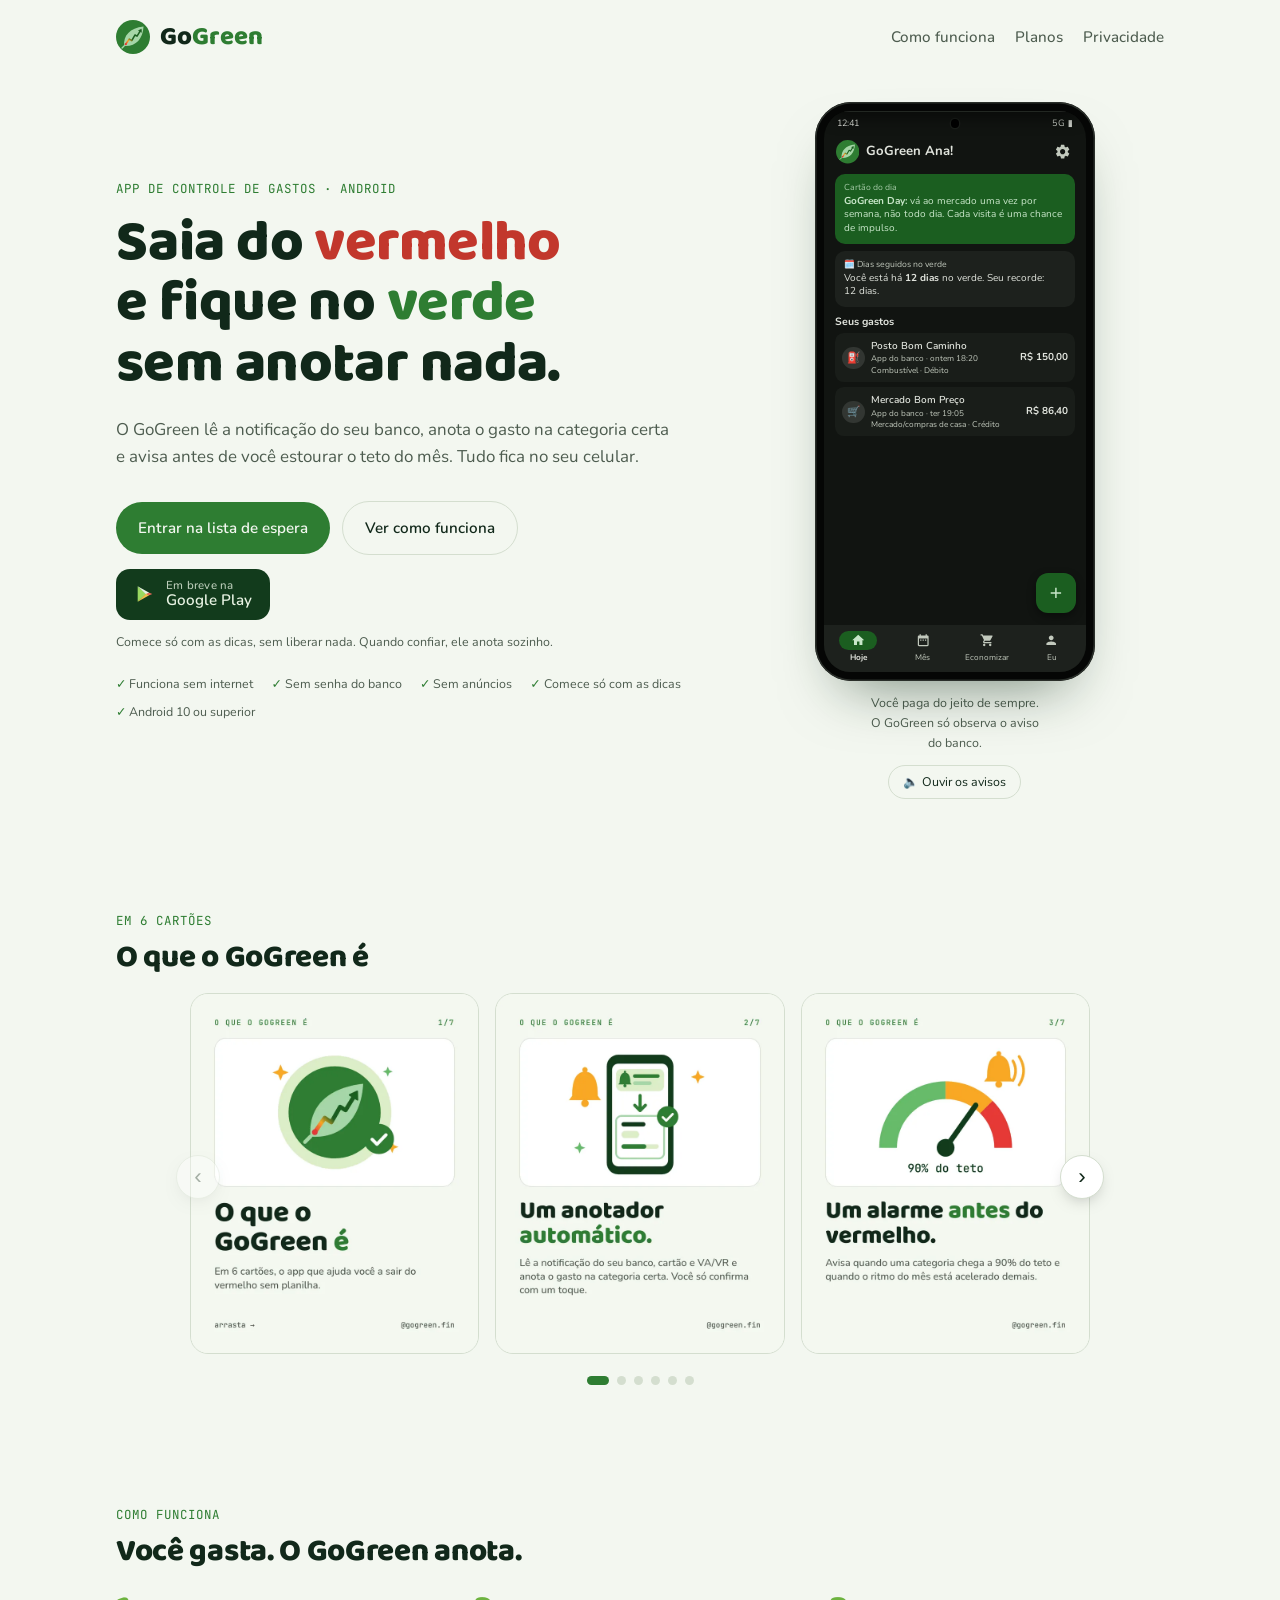
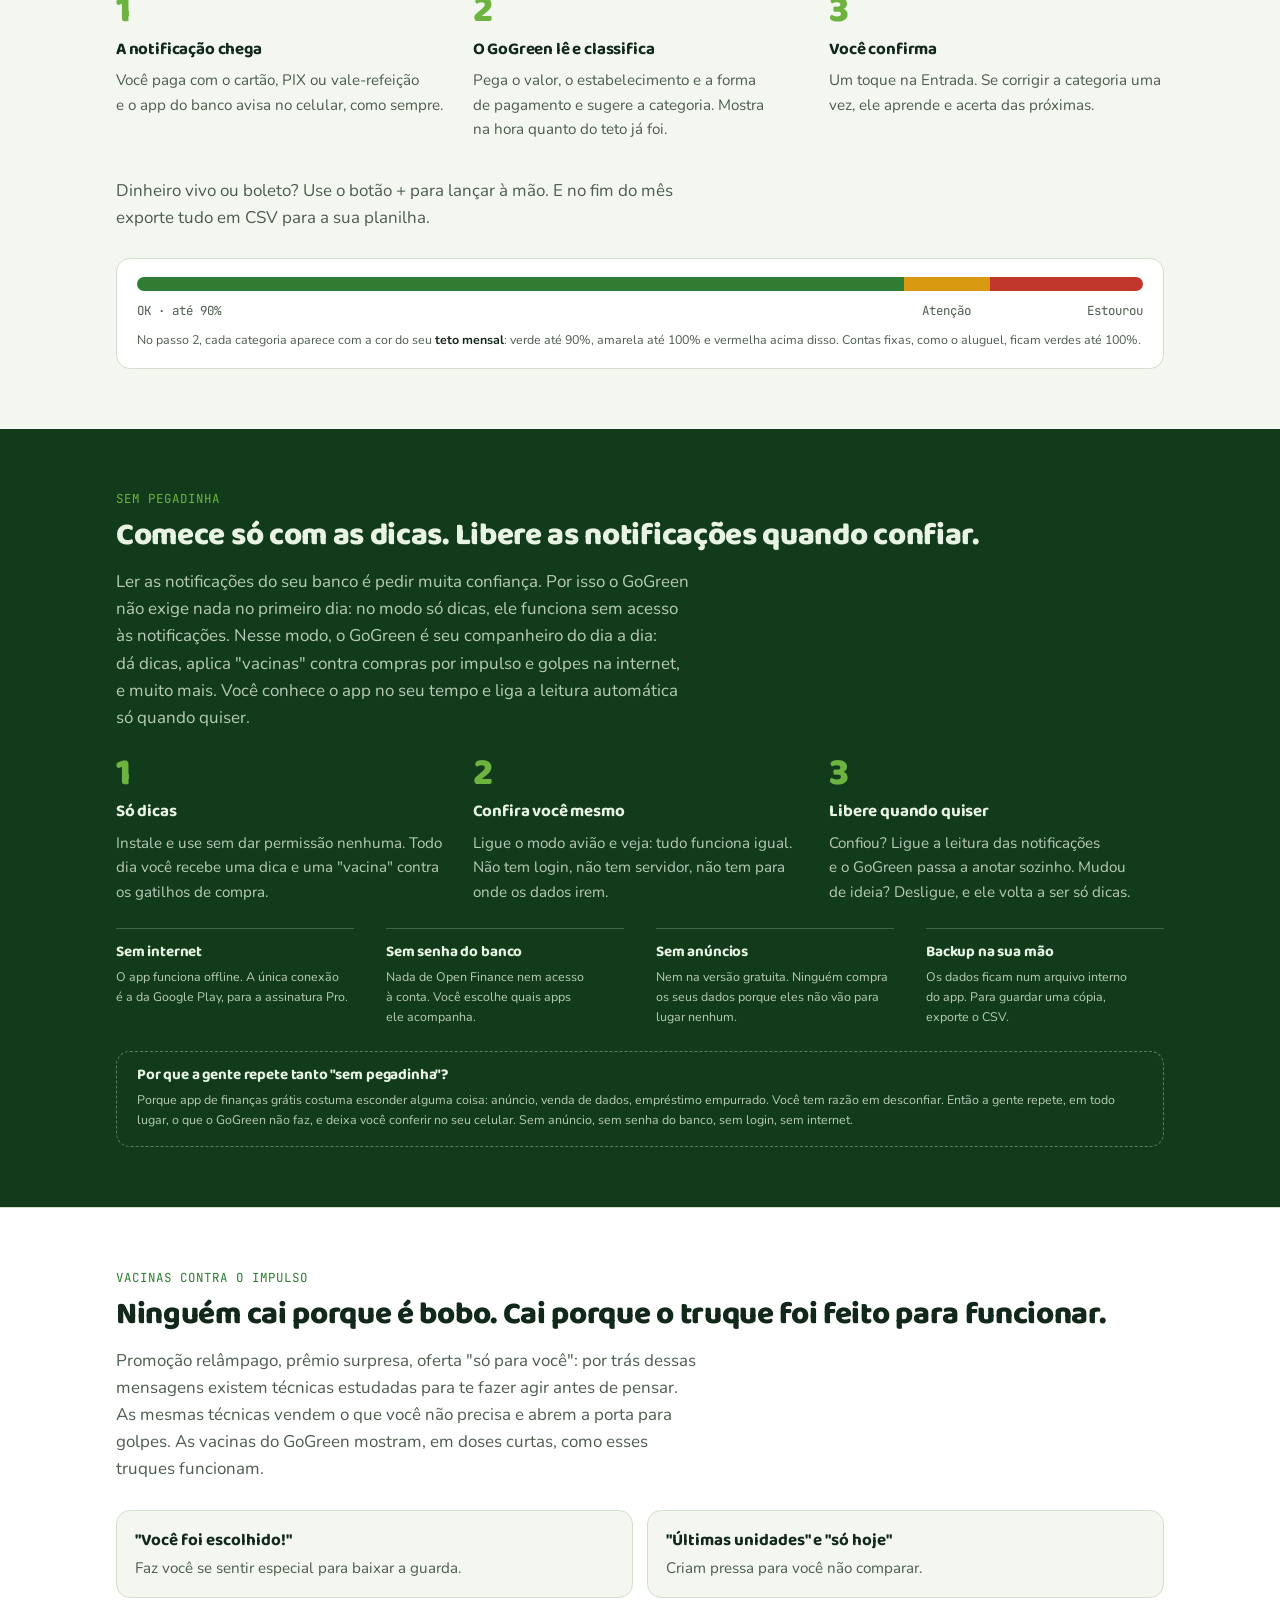
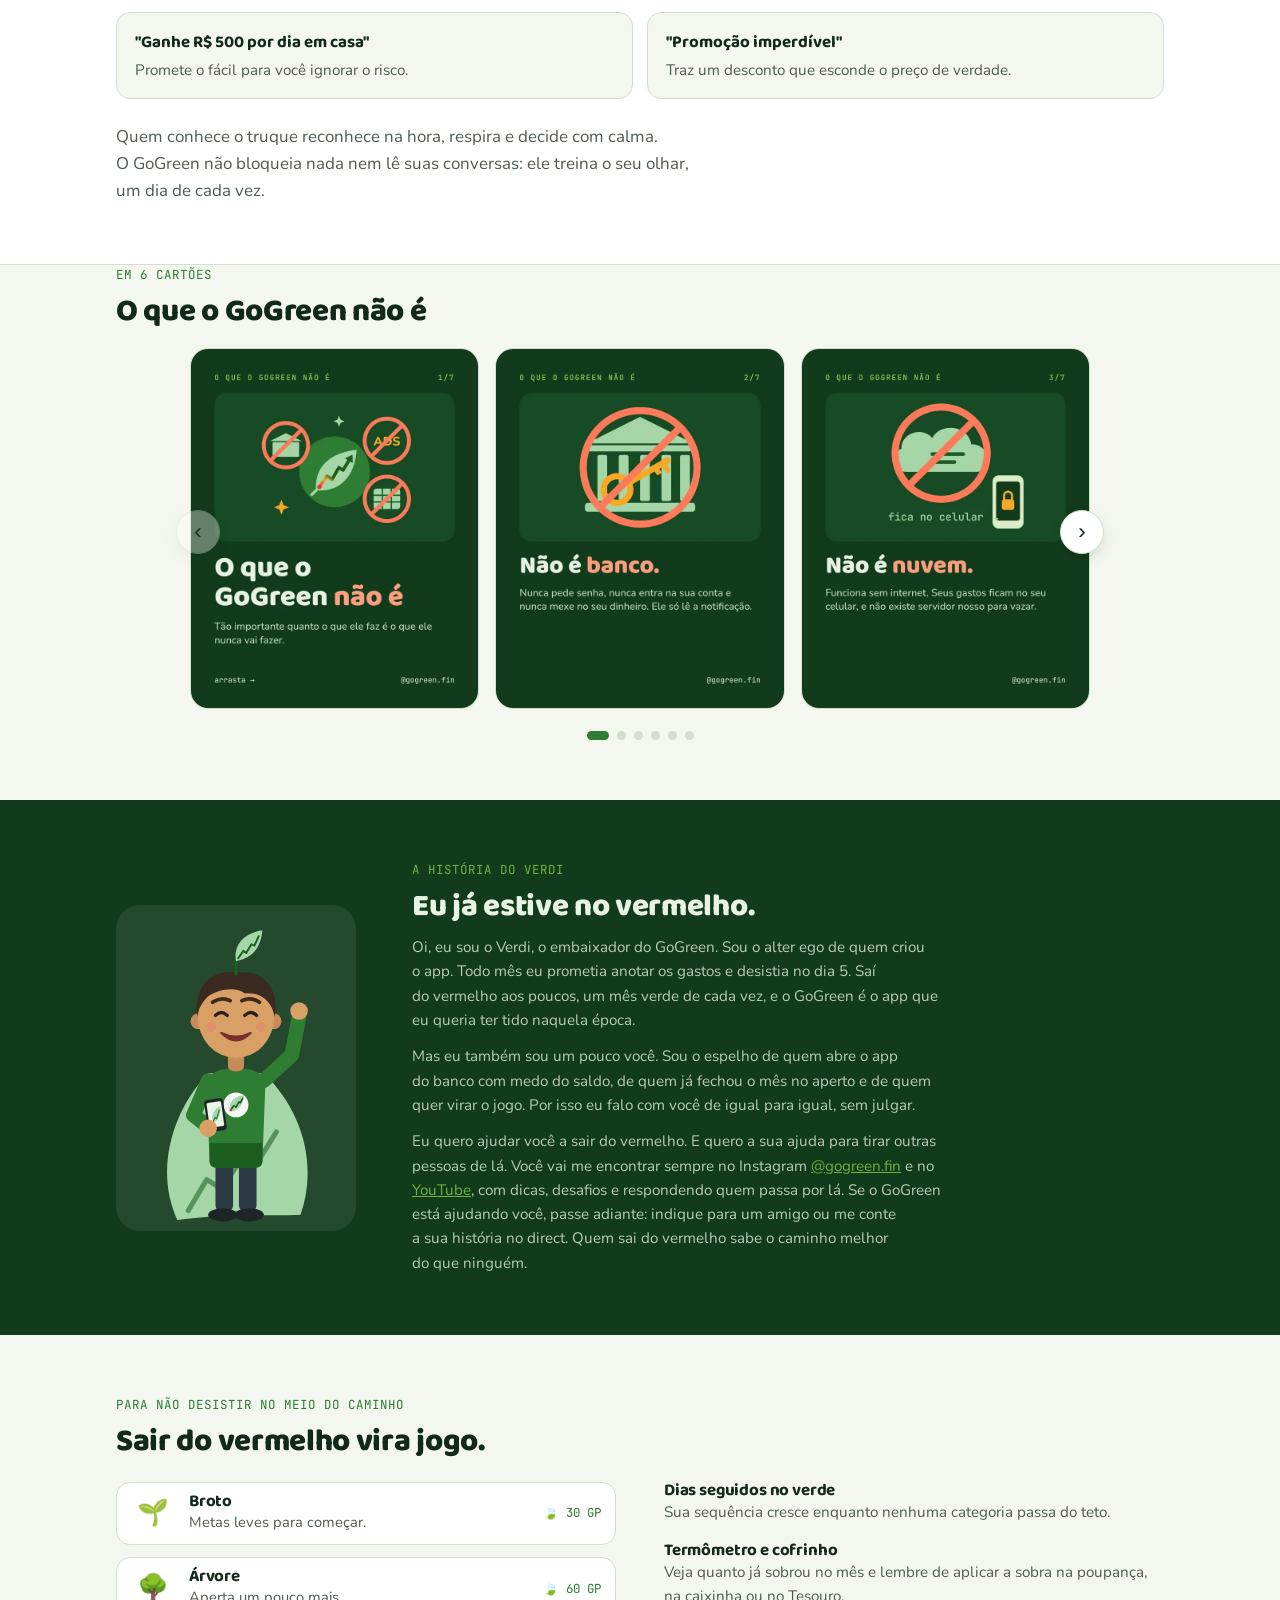
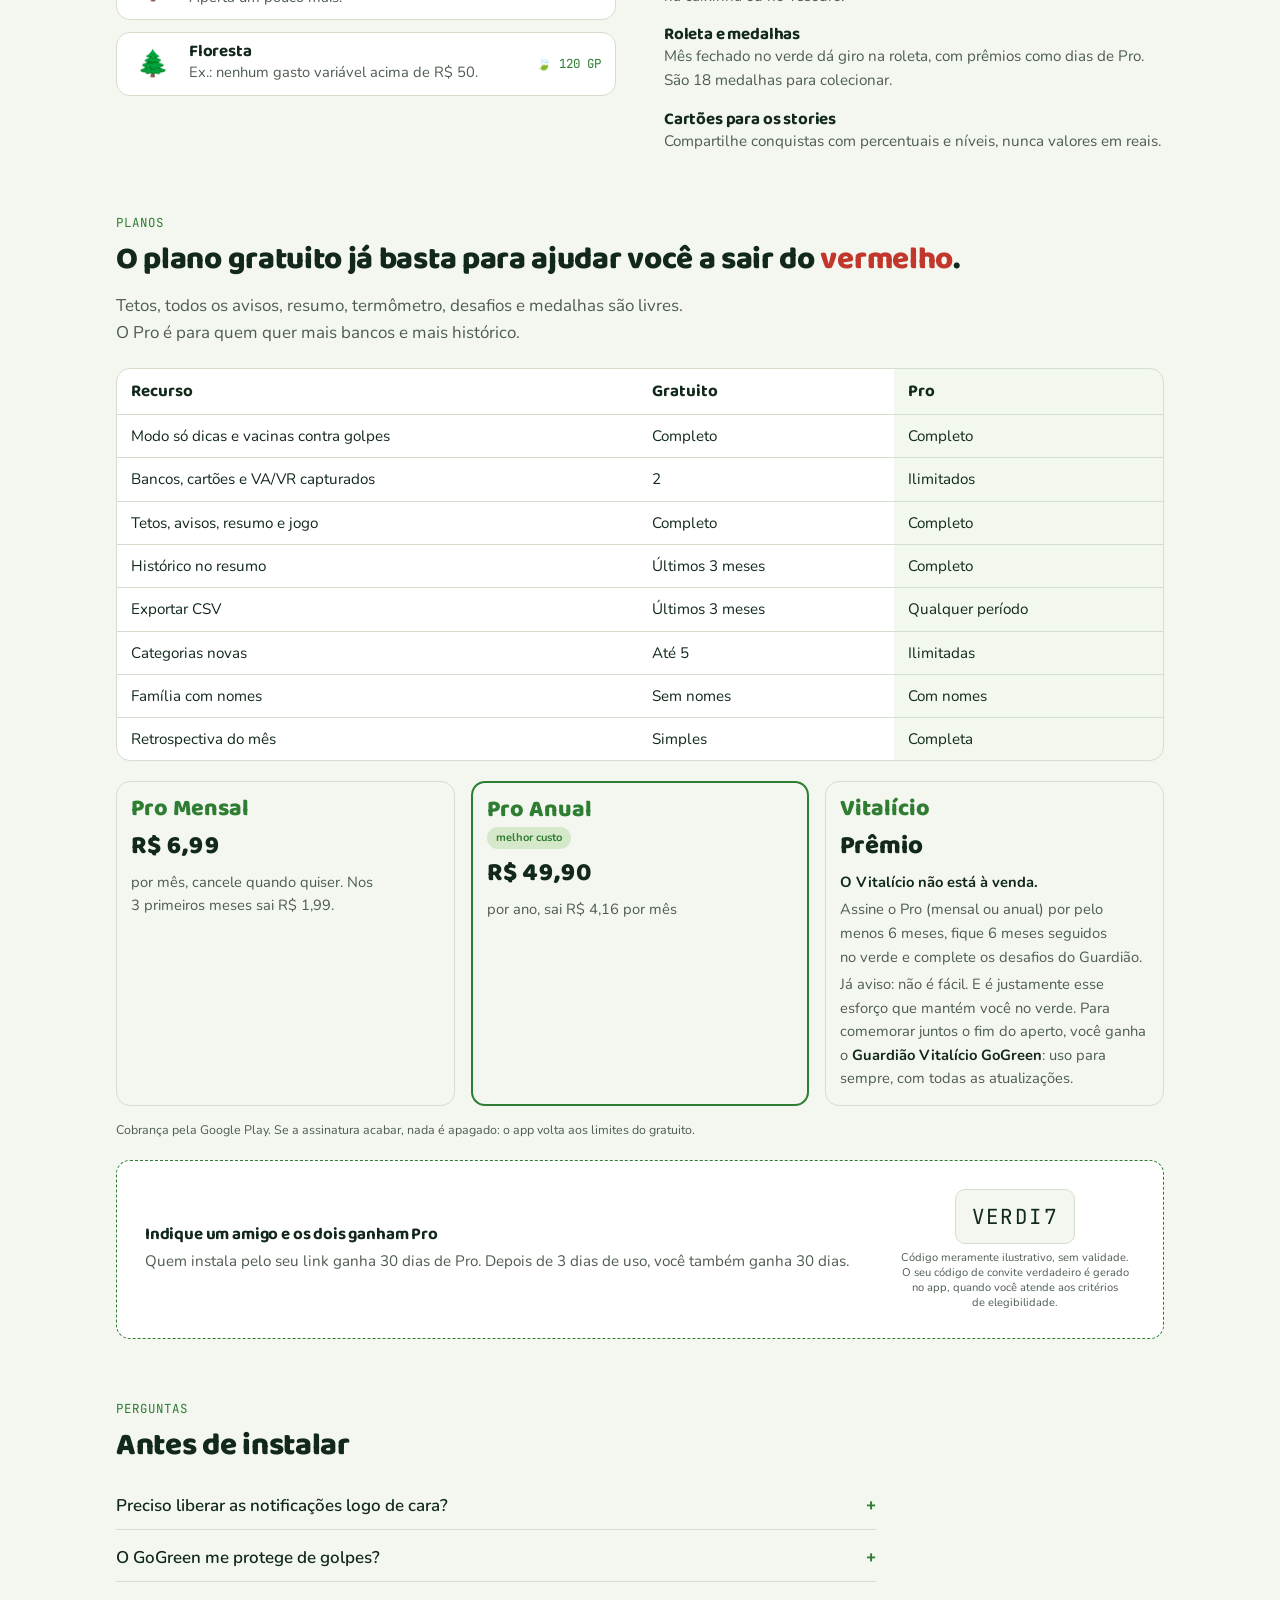
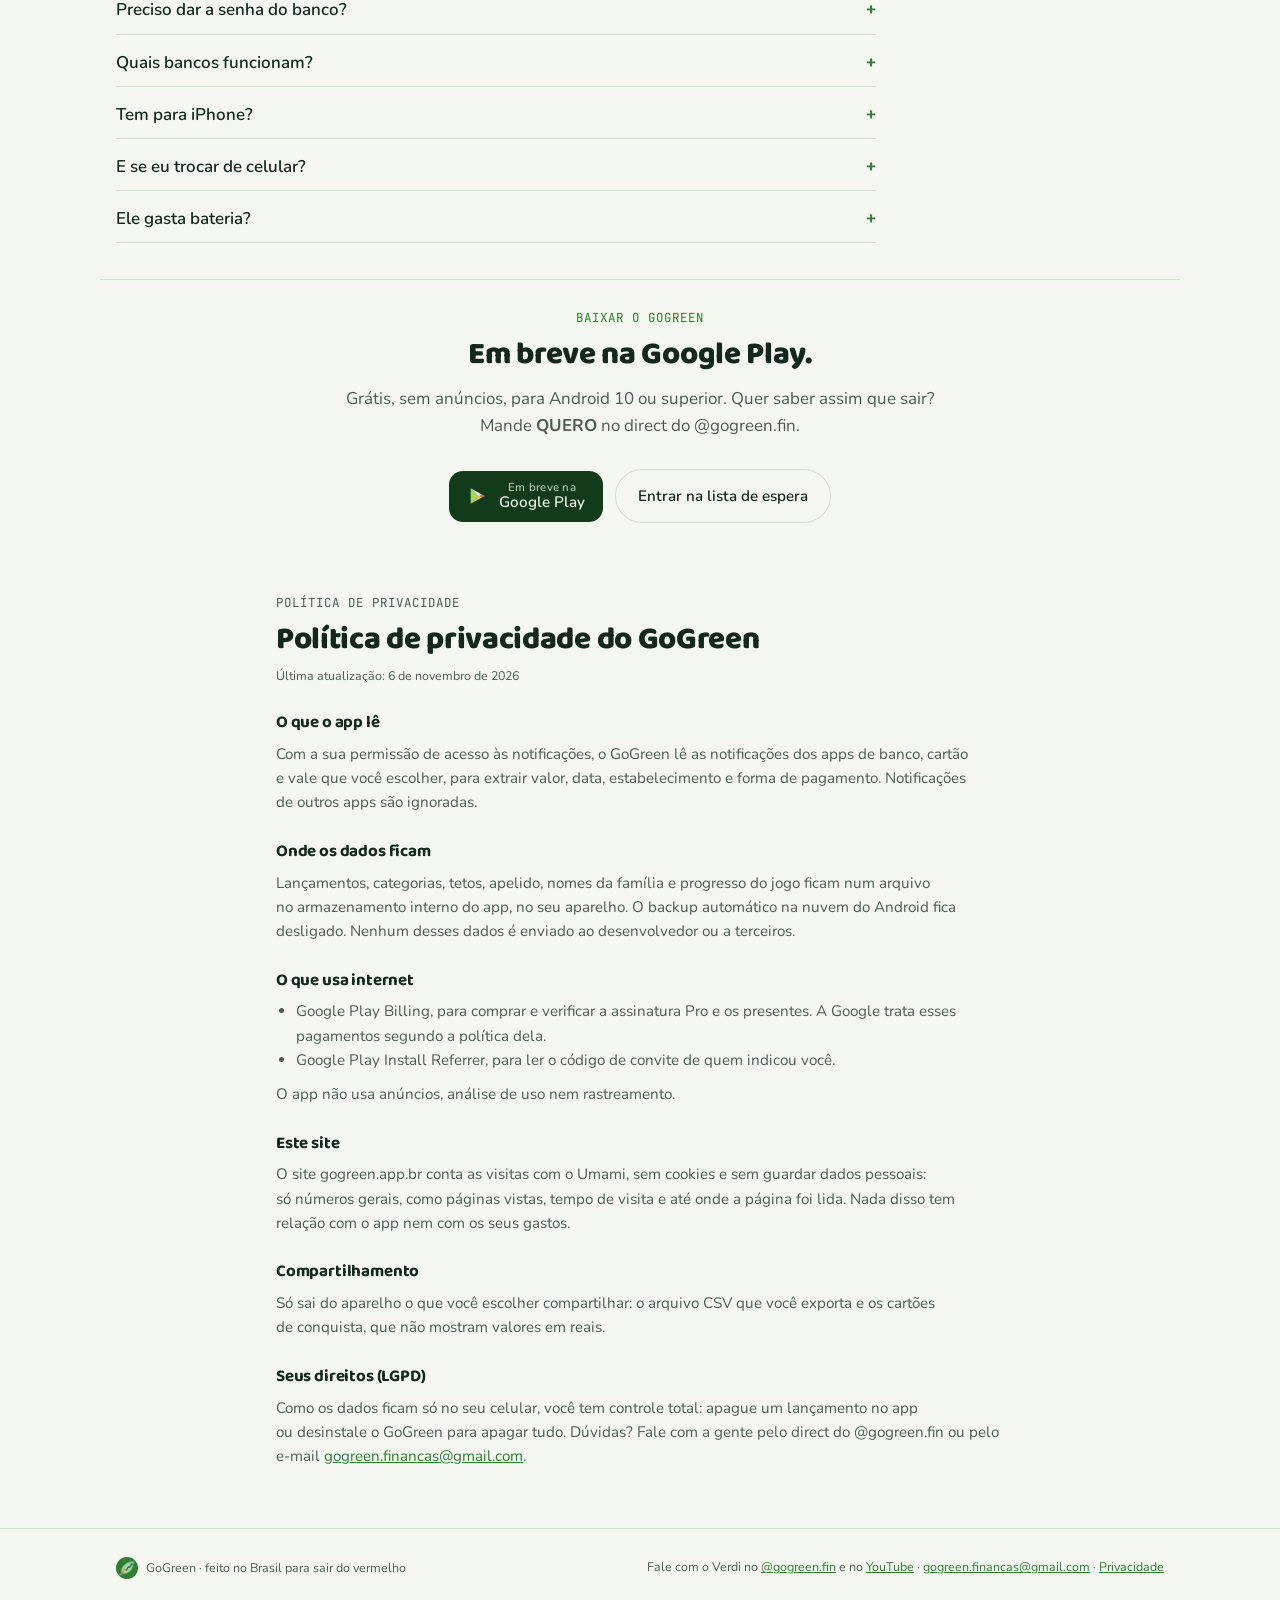
==== commit b8fb7d92: "Site: celular do topo vira protótipo do app (abas, tour automático, avisos com som) Co-Authored-By: " ====
--- a/index.html
+++ b/index.html
@@ -193,22 +193,7 @@
 .tags{display:flex;flex-wrap:wrap;gap:8px 18px;margin-top:22px;font-size:var(--s1);color:var(--muted)}
 .tags span::before{content:"✓ ";color:var(--leaf);font-weight:700}
 
-.phone{justify-self:center;width:min(280px,100%);aspect-ratio:9/16.5;max-width:100%;background:var(--deep);border-radius:38px;padding:16px 14px;box-shadow:0 30px 60px -30px rgba(10,40,18,.45);display:flex;flex-direction:column;gap:14px;position:relative}
-.phone .bar{display:flex;justify-content:space-between;color:var(--on-deep);opacity:.7;font-family:var(--f-mono);font-size:.72rem;padding:4px 10px 0}
-.notif{background:rgba(255,255,255,.1);color:var(--on-deep);border-radius:18px;padding:12px 14px;font-size:.82rem;line-height:1.4}
-.notif b{display:block;font-size:.76rem;opacity:.75;font-weight:600;margin-bottom:2px}
-.arrow{align-self:center;color:var(--sprout);font-family:var(--f-mono);font-size:.72rem;display:flex;align-items:center;gap:6px}
-.entry{background:var(--card);color:var(--ink);border-radius:18px;padding:14px;display:grid;gap:10px}
-.entry .row{display:flex;justify-content:space-between;align-items:baseline;gap:8px}
-.entry .val{font-family:var(--f-mono);font-variant-numeric:tabular-nums;font-size:1.05rem}
-.chip{font-size:.7rem;font-weight:600;padding:3px 9px;border-radius:999px;background:color-mix(in srgb,var(--sprout) 22%,transparent);color:var(--leaf)}
-.meter{height:8px;border-radius:99px;background:var(--line);overflow:hidden}
-.meter i{display:block;height:100%;width:68%;background:var(--leaf);border-radius:99px;animation:fill 1.6s cubic-bezier(.2,.8,.2,1) both .4s}
-@keyframes fill{from{width:41%}to{width:68%}}
-.entry .small{font-size:.74rem}
-.toast{margin-top:auto;background:rgba(255,255,255,.08);color:var(--on-deep);border-radius:14px;padding:10px 12px;font-size:.76rem;display:flex;gap:8px;align-items:center}
-.toast em{font-style:normal;color:var(--sprout);font-weight:600}
-@media (max-width:820px){.hero{grid-template-columns:1fr}.phone{aspect-ratio:auto}}
+@media (max-width:820px){.hero{grid-template-columns:1fr}}
 
 /* régua */
 .ruler{background:var(--card);border-block:1px solid var(--line)}
@@ -359,7 +344,6 @@
 .verdi-grid img{width:100%;height:auto;display:block;background:color-mix(in srgb,var(--on-deep) 8%,transparent);border-radius:24px;padding:18px 10px 0}
 @media (max-width:700px){.verdi-grid{grid-template-columns:1fr}.verdi-grid img{max-width:200px;margin:0 auto}}
 
-@media (prefers-reduced-motion: reduce){.meter i{animation:none}}
 .vermelho{color:var(--red)}
 .price .nome{font-family:var(--f-display);font-weight:800;font-size:1.45rem;line-height:1.1;color:var(--leaf)}
 .price .tag{justify-self:start;font-size:.7rem;font-weight:700;padding:2px 9px;border-radius:999px;background:color-mix(in srgb,var(--sprout) 22%,transparent);color:var(--leaf)}
@@ -372,6 +356,7 @@
 @media (max-width:560px){table{min-width:0;font-size:.82rem}th,td{padding:9px 8px}th:first-child,td:first-child{padding-left:12px}}
 </style>
 <script defer src="https://cloud.umami.is/script.js" data-website-id="a24def23-97f7-4bfe-b9e2-e7dc47f63d24" data-domains="gogreen.app.br,www.gogreen.app.br"></script>
+<link rel="stylesheet" href="fone/fone.css">
 </head><body style="margin:0">
 
 <div class="wrap">
@@ -403,17 +388,22 @@
       <div class="tags"><span>Funciona sem internet</span><span>Sem senha do&nbsp;banco</span><span>Sem anúncios</span><span>Comece só&nbsp;com as&nbsp;dicas</span><span>Android 10 ou&nbsp;superior</span></div>
     </div>
 
-    <div class="phone" role="img" aria-label="Exemplo: a notificação de uma compra de R$ 42,90 vira um lançamento em Alimentação fora, com 68% do teto usado">
-      <div class="bar"><span>12:41</span><span>●●● 5G</span></div>
-      <div class="notif"><b>App do&nbsp;banco · agora</b>Compra aprovada no&nbsp;cartão final 1234: R$&nbsp;42,90 em&nbsp;IFOOD *RESTAURANTE</div>
-      <div class="arrow">▼ GoGreen anotou</div>
-      <div class="entry">
-        <div class="row"><strong>iFood</strong><span class="val">R$&nbsp;42,90</span></div>
-        <div class="row"><span class="chip">Alimentação fora</span><span class="small">Cartão de&nbsp;crédito</span></div>
-        <div class="meter"><i></i></div>
-        <div class="row"><span class="small">68% do&nbsp;teto do&nbsp;mês</span><span class="small" style="color:var(--leaf);font-weight:600">OK</span></div>
-      </div>
-      <div class="toast">🔥 <span><em>12 dias no&nbsp;verde</em> · Nível 4</span></div>
+    <div class="fone-area">
+      <div class="fone" id="fone" role="region" aria-label="Demonstração do app GoGreen, com dados de exemplo. Toque nas abas para explorar.">
+        <div class="ft">
+          <span class="ft-cam" aria-hidden="true"></span>
+          <div class="ft-status" aria-hidden="true"><span>12:41</span><i>5G ▮</i></div>
+          <div class="ft-hu" aria-hidden="true"></div>
+          <div class="ft-top"><svg class="folha" viewBox="18 18 72 72" aria-hidden="true"><defs><linearGradient id="gg-escala-f" x1="38.52" y1="69.48" x2="71.20" y2="38.52" gradientUnits="userSpaceOnUse"><stop offset="0" stop-color="#E53935"/><stop offset=".2" stop-color="#F9A825"/><stop offset=".4" stop-color="#1B5E20"/><stop offset="1" stop-color="#1B5E20"/></linearGradient></defs><circle cx="54" cy="54" r="36" fill="#2E7D32"/><path d="M30.78,77.22 L35.08,72.92" fill="none" stroke="#A5D6A7" stroke-width="2.92" stroke-linecap="round"/><path d="M35.08,72.92 C33.36,50.56 47.12,35.08 76.36,31.64 C74.64,59.16 59.16,74.64 35.08,72.92 Z" fill="#A5D6A7"/><path d="M38.52,69.48 L46.26,58.30 L51.42,61.74 L58.30,49.70 L62.60,52.28 L69.12,41.68" fill="none" stroke="url(#gg-escala-f)" stroke-width="3.27" stroke-linecap="round" stroke-linejoin="round"/><path d="M71.84,44.16 L71.65,37.58 L65.68,40.38 Z" fill="#1B5E20" stroke="#1B5E20" stroke-width="1.2" stroke-linejoin="round"/><circle cx="38.52" cy="69.48" r="2.24" fill="#E53935"/></svg><b>GoGreen Ana!</b><button type="button" class="ft-eng" aria-label="Ferramentas"><svg viewBox="0 0 24 24" aria-hidden="true"><path d="M19.14 12.94c.04-.3.06-.61.06-.94 0-.32-.02-.64-.07-.94l2.03-1.58a.49.49 0 00.12-.61l-1.92-3.32a.488.488 0 00-.59-.22l-2.39.96c-.5-.38-1.03-.7-1.62-.94l-.36-2.54a.484.484 0 00-.48-.41h-3.84c-.24 0-.43.17-.47.41l-.36 2.54c-.59.24-1.13.57-1.62.94l-2.39-.96c-.22-.08-.47 0-.59.22L2.74 8.87c-.12.21-.08.47.12.61l2.03 1.58c-.05.3-.09.63-.09.94s.02.64.07.94l-2.03 1.58a.49.49 0 00-.12.61l1.92 3.32c.12.22.37.29.59.22l2.39-.96c.5.38 1.03.7 1.62.94l.36 2.54c.05.24.24.41.48.41h3.84c.24 0 .44-.17.47-.41l.36-2.54c.59-.24 1.13-.56 1.62-.94l2.39.96c.22.08.47 0 .59-.22l1.92-3.32c.12-.22.07-.47-.12-.61l-2.01-1.58zM12 15.6c-1.98 0-3.6-1.62-3.6-3.6s1.62-3.6 3.6-3.6 3.6 1.62 3.6 3.6-1.62 3.6-3.6 3.6z"/></svg></button></div>
+          <div class="ft-corpo"><div class="ft-pag" data-p="hoje"></div><div class="ft-pag" data-p="mes"></div><div class="ft-pag" data-p="eco"></div><div class="ft-pag" data-p="eu"></div><div class="ft-pag" data-p="ferr"></div></div>
+          <span class="ft-fab" aria-hidden="true"><svg viewBox="0 0 24 24" aria-hidden="true"><path d="M19 13h-6v6h-2v-6H5v-2h6V5h2v6h6v2z"/></svg></span>
+          <div class="ft-snack" aria-hidden="true"></div>
+          <span class="ft-toque" aria-hidden="true"></span>
+          <nav class="ft-nav" aria-label="Abas do app"><button type="button" data-a="hoje"><span class="pill"><svg viewBox="0 0 24 24" aria-hidden="true"><path d="M10 20v-6h4v6h5v-8h3L12 3 2 12h3v8z"/></svg></span>Hoje</button><button type="button" data-a="mes"><span class="pill"><svg viewBox="0 0 24 24" aria-hidden="true"><path d="M9 11H7v2h2v-2zm4 0h-2v2h2v-2zm4 0h-2v2h2v-2zm2-7h-1V2h-2v2H8V2H6v2H5c-1.11 0-1.99.9-1.99 2L3 20c0 1.1.89 2 2 2h14c1.1 0 2-.9 2-2V6c0-1.1-.9-2-2-2zm0 16H5V9h14v11z"/></svg></span><span class="ponto"></span>Mês</button><button type="button" data-a="eco"><span class="pill"><svg viewBox="0 0 24 24" aria-hidden="true"><path d="M7 18c-1.1 0-1.99.9-1.99 2S5.9 22 7 22s2-.9 2-2-.9-2-2-2zM1 2v2h2l3.6 7.59-1.35 2.45c-.16.28-.25.61-.25.96 0 1.1.9 2 2 2h12v-2H7.42c-.14 0-.25-.11-.25-.25l.03-.12.9-1.63h7.45c.75 0 1.41-.41 1.75-1.03l3.58-6.49A1.003 1.003 0 0020 4H5.21l-.94-2H1zm16 16c-1.1 0-1.99.9-1.99 2s.89 2 1.99 2 2-.9 2-2-.9-2-2-2z"/></svg></span>Economizar</button><button type="button" data-a="eu"><span class="pill"><svg viewBox="0 0 24 24" aria-hidden="true"><path d="M12 12c2.21 0 4-1.79 4-4s-1.79-4-4-4-4 1.79-4 4 1.79 4 4 4zm0 2c-2.67 0-8 1.34-8 4v2h16v-2c0-2.66-5.33-4-8-4z"/></svg></span>Eu</button></nav>
+        </div>
+      </div>
+      <p class="fone-leg" id="fone-leg">O&nbsp;GoGreen lê&nbsp;o&nbsp;aviso do&nbsp;banco e&nbsp;anota sozinho.</p>
+      <div class="fone-ctl"><button type="button" id="fone-som" aria-pressed="false">🔈 Ouvir os avisos</button></div>
     </div>
   </div>
 
@@ -728,4 +718,5 @@
   },4000);
 });
 </script>
+<script src="fone/fone.js" defer></script>
 </body></html>
--- a/fone/fone.css
+++ b/fone/fone.css
@@ -0,0 +1,92 @@
+/* Celular do topo: protótipo do app GoGreen (tema escuro do app). Tamanhos em em: a tela escala com a largura. */
+.fone-area{justify-self:center;display:flex;flex-direction:column;align-items:center;gap:12px;width:min(280px,86vw)}
+.fone{width:100%;aspect-ratio:300/620;container-type:inline-size;background:#050605;border-radius:13%/6.3%;padding:3.2%;box-shadow:0 30px 60px -28px rgba(10,40,18,.55),inset 0 0 0 1.5px #2a2f2a;position:relative}
+.ft{--bg:#111411;--on:#E1E4DD;--mut:#C2C9BD;--pri:#81C784;--onpri:#00390A;--prc:#1B5E20;--onprc:#C8E6C9;--c1:#191D19;--c2:#1D211D;--c3:#272B27;--c4:#323632;--ol:#424940;--ama:#F9A825;--ver:#E53935;--verde:#2E7D32;
+  font-size:4.25cqw;line-height:1.35;font-family:Roboto,"Nunito",system-ui,sans-serif;color:var(--on);background:var(--bg);width:100%;height:100%;border-radius:10%/4.9%;overflow:hidden;position:relative;display:flex;flex-direction:column;text-align:left}
+.ft *{box-sizing:border-box}
+.ft-status{display:flex;justify-content:space-between;align-items:center;padding:.7em 1.4em .3em;font-size:.82em;color:var(--on);font-variant-numeric:tabular-nums}
+.ft-status i{font-style:normal;letter-spacing:.05em;opacity:.9}
+.ft-cam{position:absolute;top:.75em;left:50%;width:.75em;height:.75em;margin-left:-.375em;border-radius:50%;background:#000;box-shadow:0 0 0 .12em #1b1f1b}
+.ft-top{display:flex;align-items:center;gap:.6em;padding:.55em .9em .55em 1.05em;min-height:3.4em}
+.ft-top svg.folha{width:2.1em;height:2.1em;flex:none}
+.ft-top b{font-size:1.18em;font-weight:700;flex:1;white-space:nowrap;overflow:hidden;text-overflow:ellipsis}
+.ft-eng{all:unset;cursor:pointer;width:2.4em;height:2.4em;border-radius:50%;display:grid;place-items:center;color:var(--mut)}
+.ft-eng svg{width:1.55em;height:1.55em;fill:currentColor}
+.ft-eng.on{background:var(--prc);color:var(--onprc)}
+.ft-corpo{flex:1;overflow:hidden;position:relative}
+.ft-pag{position:absolute;inset:0;padding:.2em .95em 4.6em;overflow:hidden;opacity:0;transform:translateX(6%);transition:opacity .35s,transform .35s;pointer-events:none}
+.ft-pag.on{opacity:1;transform:none;pointer-events:auto}
+.ft-rola{transition:transform .9s cubic-bezier(.3,.7,.2,1)}
+.ft h4{margin:.35em 0 .15em;font-size:1.15em;font-weight:700;font-family:inherit;letter-spacing:0}
+.ft .sub{color:var(--mut);font-size:.86em;margin:0 0 .6em}
+.ft .cd{background:var(--c2);border-radius:.9em;padding:.75em .85em;margin-bottom:.6em}
+.ft .cd small{display:block;color:var(--mut);font-size:.78em;margin-bottom:.15em}
+.ft .cd p{margin:0;font-size:.9em}
+.ft .cd.pri{background:var(--prc);color:var(--onprc)}
+.ft .tit{font-weight:700;font-size:.95em;margin:.7em 0 .4em}
+.ft .item{display:flex;gap:.6em;align-items:center;background:var(--c1);border-radius:.8em;padding:.6em .7em;margin-bottom:.45em}
+.ft .item .ic{width:2.1em;height:2.1em;border-radius:50%;background:var(--c4);display:grid;place-items:center;flex:none;font-size:.95em}
+.ft .item .tx{flex:1;min-width:0}
+.ft .item .tx b{display:block;font-size:.9em;font-weight:600;white-space:nowrap;overflow:hidden;text-overflow:ellipsis}
+.ft .item .tx span{display:block;color:var(--mut);font-size:.74em;white-space:nowrap;overflow:hidden;text-overflow:ellipsis}
+.ft .item .vl{font-weight:700;font-size:.9em;font-variant-numeric:tabular-nums;white-space:nowrap}
+.ft .novo{animation:ft-novo 1.6s ease both}
+@keyframes ft-novo{0%{opacity:0;transform:translateY(-.8em);background:var(--prc)}30%{opacity:1;transform:none;background:var(--prc)}100%{background:var(--c1)}}
+.ft .pulsa{animation:ft-pulsa 1.1s ease 2}
+@keyframes ft-pulsa{50%{box-shadow:0 0 0 .22em var(--pri);transform:scale(1.03)}}
+.ft .barra{height:.5em;border-radius:1em;background:var(--c4);overflow:hidden;margin-top:.35em}
+.ft .barra i{display:block;height:100%;width:0;border-radius:1em;background:var(--verde);transition:width 1.1s cubic-bezier(.3,.7,.2,1)}
+.ft .barra i.am{background:var(--ama)}.ft .barra i.vm{background:var(--ver)}
+.ft .cat{background:var(--c1);border-radius:.8em;padding:.55em .75em;margin-bottom:.45em}
+.ft .cat .l{display:flex;justify-content:space-between;gap:.5em;font-size:.84em}
+.ft .cat .l b{font-weight:600;white-space:nowrap;overflow:hidden;text-overflow:ellipsis}
+.ft .cat .l span{color:var(--mut);white-space:nowrap;font-variant-numeric:tabular-nums}
+.ft .grade{display:grid;grid-template-columns:1fr 1fr;gap:.5em}
+.ft .fer{background:var(--c2);border-radius:.85em;padding:.65em .7em;min-height:5.6em}
+.ft .fer em{font-style:normal;font-size:1.35em;display:block}
+.ft .fer b{display:block;font-size:.82em;font-weight:700;margin-top:.15em}
+.ft .fer span{display:block;font-size:.72em;color:var(--mut)}
+.ft .volta{color:var(--pri);font-size:.85em;font-weight:600;margin:.2em 0 .3em}
+.ft .op{display:flex;justify-content:space-between;align-items:center;background:var(--c1);border-radius:.8em;padding:.6em .75em;margin-bottom:.45em;border:.12em solid transparent;transition:border-color .4s,background .4s}
+.ft .op b{font-size:.88em;display:block}.ft .op span{font-size:.74em;color:var(--mut)}
+.ft .op .pr{text-align:right;font-variant-numeric:tabular-nums}
+.ft .op.ganha{border-color:var(--pri);background:#183a1c}
+.ft .gelo{background:linear-gradient(135deg,#1d3440,#20302f);border-radius:.9em;padding:.75em .85em;border:.1em solid #3b6475}
+.ft .gelo b{display:block}.ft .gelo span{font-size:.8em;color:#b9d8e3}
+.ft .med{display:flex;gap:.45em;flex-wrap:wrap;margin:.2em 0 .5em}
+.ft .med span{background:var(--c3);border-radius:2em;padding:.3em .6em;font-size:.76em}
+.ft .med span.off{opacity:.4}
+/* barra de abas */
+.ft-nav{position:absolute;left:0;right:0;bottom:0;background:var(--c2);display:grid;grid-template-columns:repeat(4,1fr);padding:.55em .2em .8em;z-index:3}
+.ft-nav button{all:unset;cursor:pointer;display:flex;flex-direction:column;align-items:center;gap:.2em;font-size:.74em;color:var(--mut);position:relative}
+.ft-nav button .pill{width:4.6em;height:2.3em;border-radius:2em;display:grid;place-items:center;transition:background .3s}
+.ft-nav svg{width:1.75em;height:1.75em;fill:currentColor}
+.ft-nav button.on{color:var(--on);font-weight:700}
+.ft-nav button.on .pill{background:var(--prc);color:var(--onprc)}
+.ft-nav .ponto{position:absolute;top:.15em;right:1.25em;width:.7em;height:.7em;border-radius:50%;background:var(--ama);transform:scale(0);transition:transform .3s}
+.ft-nav .ponto.on{transform:scale(1)}
+.ft-nav button:focus-visible,.ft-eng:focus-visible{outline:.15em solid var(--pri);outline-offset:.1em}
+.ft-fab{position:absolute;right:.9em;bottom:5.3em;width:3.6em;height:3.6em;border-radius:1.1em;background:var(--prc);color:var(--onprc);display:grid;place-items:center;z-index:2;box-shadow:0 .3em .8em rgba(0,0,0,.4)}
+.ft-fab svg{width:1.6em;height:1.6em;fill:currentColor}
+/* aviso que desce do topo (heads-up) */
+.ft-hu{position:absolute;left:.55em;right:.55em;top:.45em;z-index:5;background:#2b302b;border-radius:1.2em;padding:.7em .8em;box-shadow:0 .5em 1.4em rgba(0,0,0,.55);transform:translateY(-130%);transition:transform .5s cubic-bezier(.3,.8,.25,1)}
+.ft-hu.on{transform:none}
+.ft-hu .cab{display:flex;align-items:center;gap:.45em;font-size:.74em;color:var(--mut)}
+.ft-hu .cab .ap{width:1.55em;height:1.55em;border-radius:50%;display:grid;place-items:center;font-size:.95em;flex:none}
+.ft-hu b{display:block;font-size:.9em;margin-top:.35em}
+.ft-hu p{margin:.15em 0 0;font-size:.82em;color:#d6dbd2}
+/* mensagem de rodapé (snackbar) */
+.ft-snack{position:absolute;left:.7em;right:.7em;bottom:5.3em;z-index:4;background:#E1E4DD;color:#1A1C19;border-radius:.5em;padding:.75em .9em;font-size:.84em;display:flex;justify-content:space-between;gap:.6em;transform:translateY(40%);opacity:0;transition:.35s}
+.ft-snack.on{transform:none;opacity:1}
+.ft-snack em{font-style:normal;color:#2E7D32;font-weight:700}
+.ft-toque{position:absolute;width:2.6em;height:2.6em;margin:-1.3em 0 0 -1.3em;border-radius:50%;background:rgba(255,255,255,.35);z-index:6;pointer-events:none;opacity:0}
+.ft-toque.on{animation:ft-toque .7s ease}
+@keyframes ft-toque{0%{opacity:0;transform:scale(.4)}30%{opacity:1}100%{opacity:0;transform:scale(1.3)}}
+/* abaixo do celular */
+.fone-leg{min-height:4.8em;margin:0;text-align:center;font-size:var(--s1);color:var(--muted);max-width:30ch;transition:opacity .3s}
+.fone-ctl{display:flex;gap:8px;flex-wrap:wrap;justify-content:center}
+.fone-ctl button{font:inherit;font-size:var(--s1);cursor:pointer;border:1.5px solid var(--line);background:transparent;color:var(--ink);border-radius:999px;padding:6px 14px}
+.fone-ctl button[aria-pressed="true"]{background:var(--leaf);border-color:var(--leaf);color:var(--bg)}
+@media (prefers-reduced-motion: reduce){.ft *{transition:none!important;animation:none!important}}
+.ft-hu .ap svg{width:100%;height:100%}
+.ft .op>span{font-size:1em}
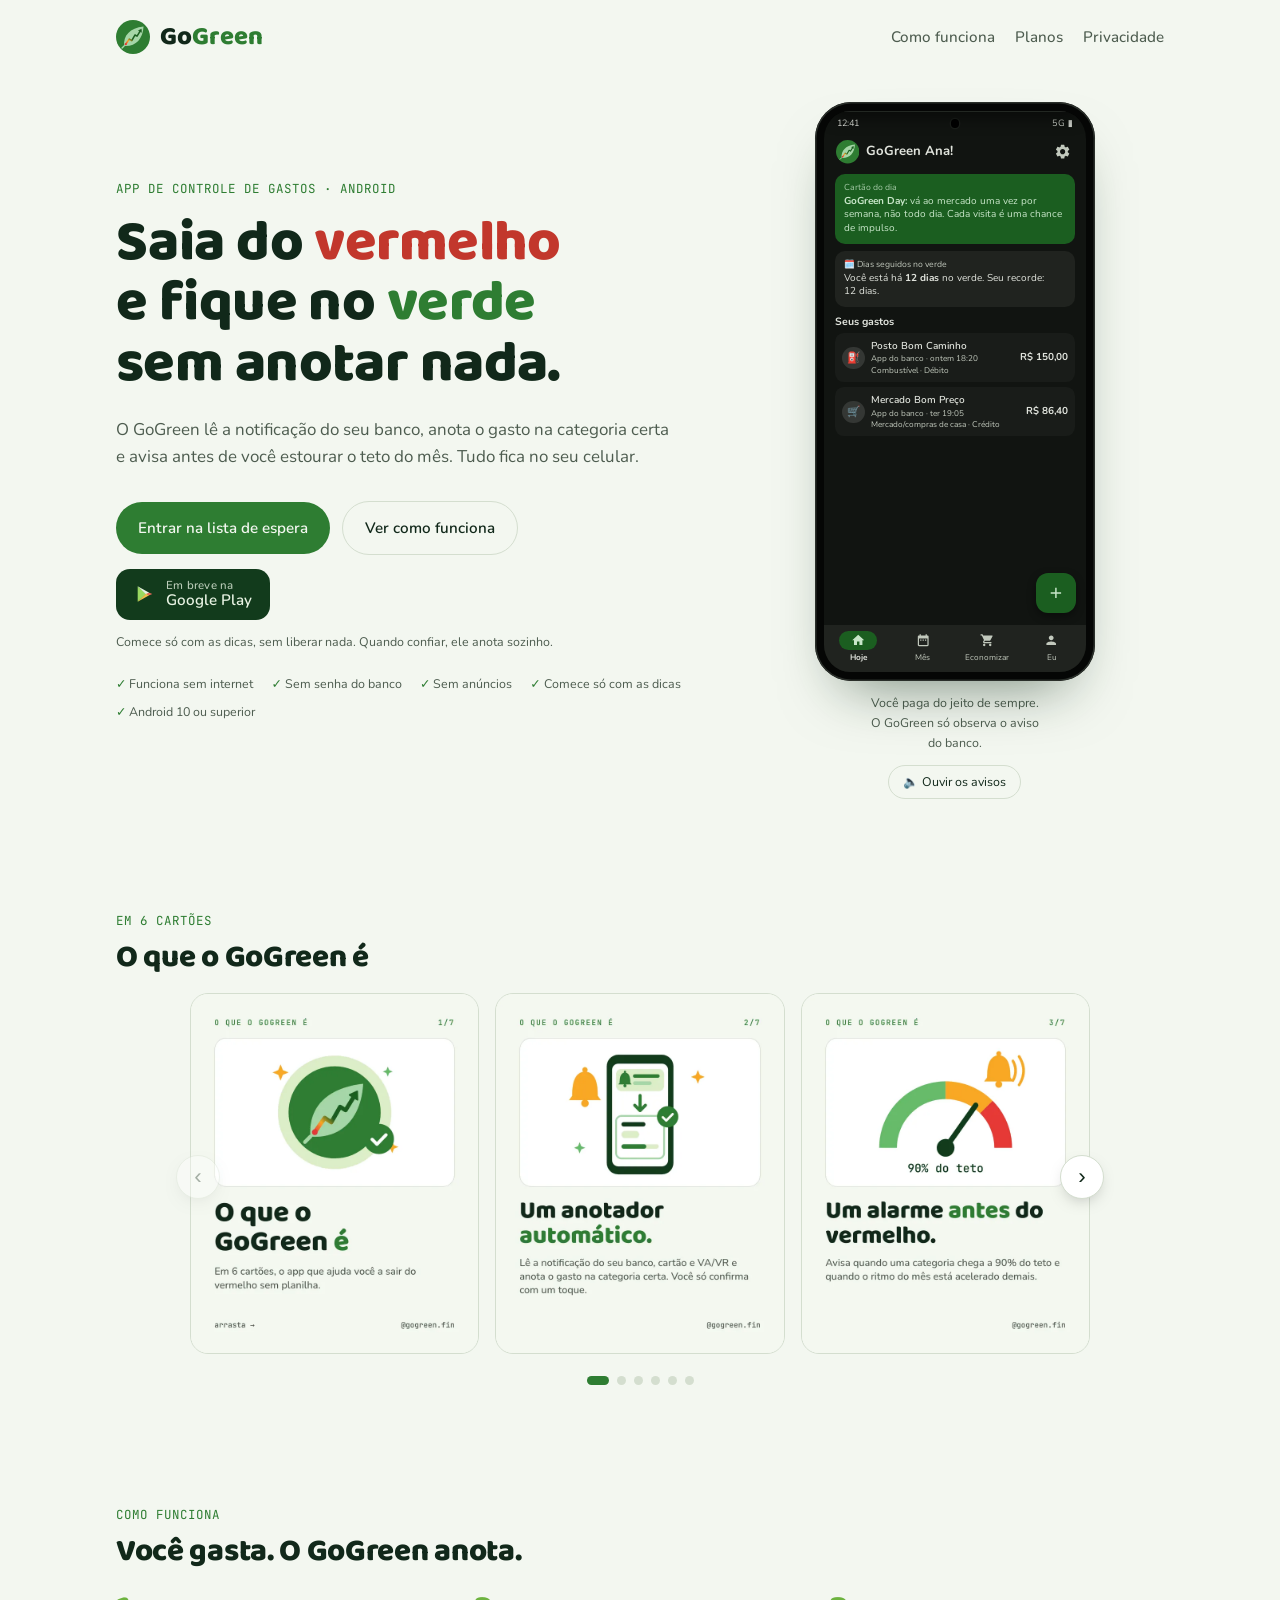
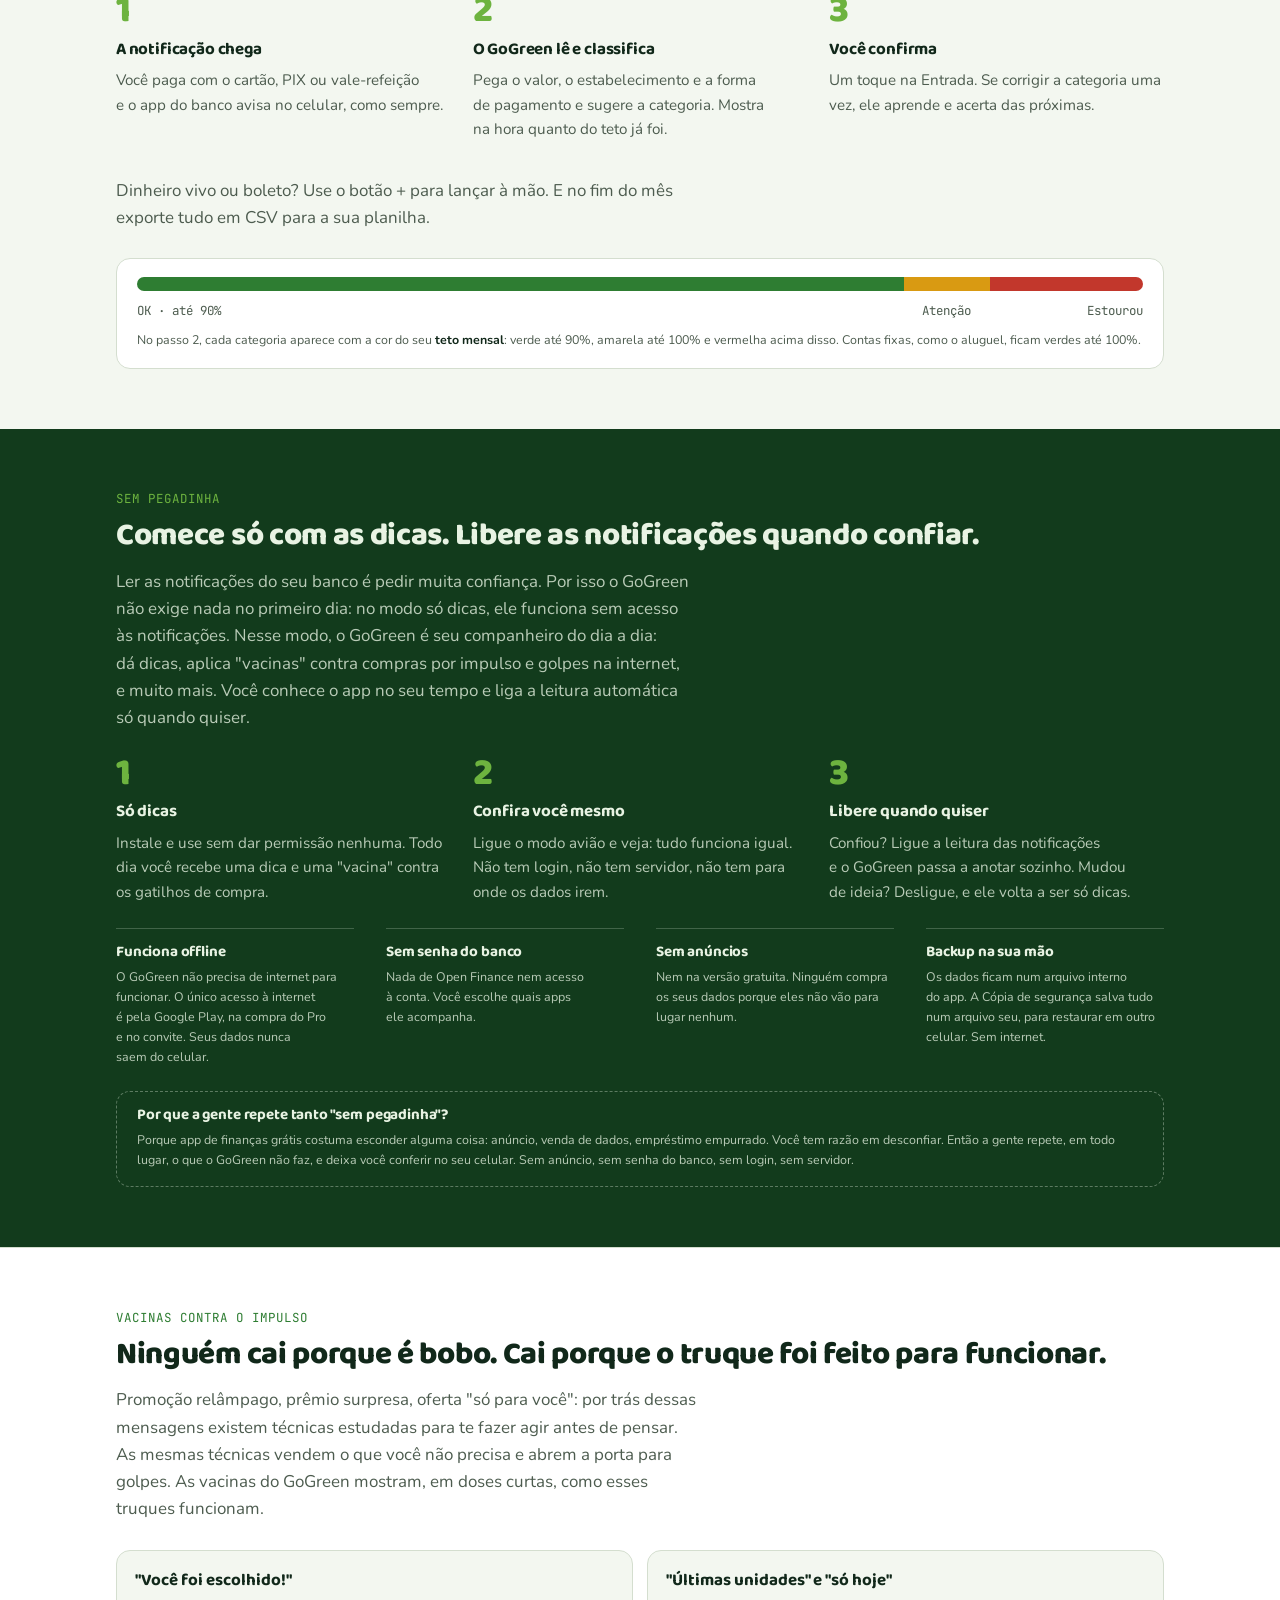
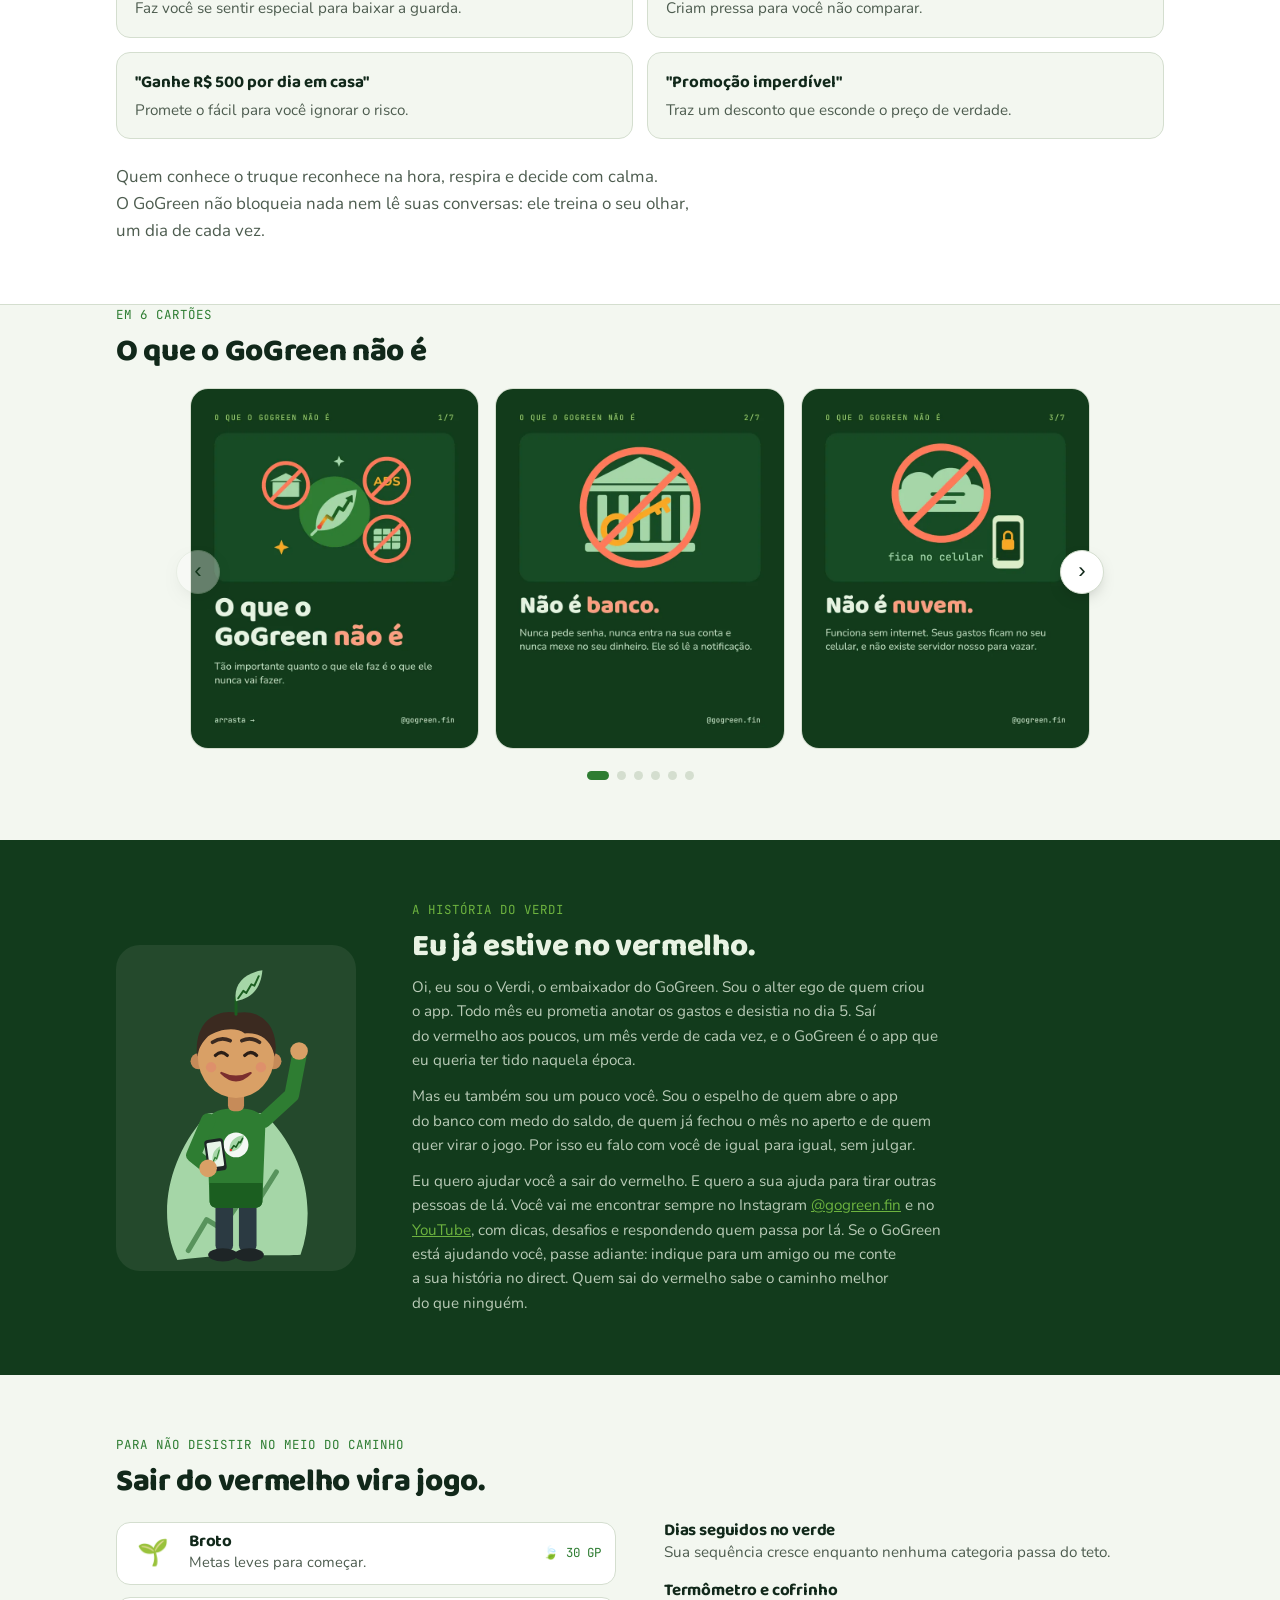
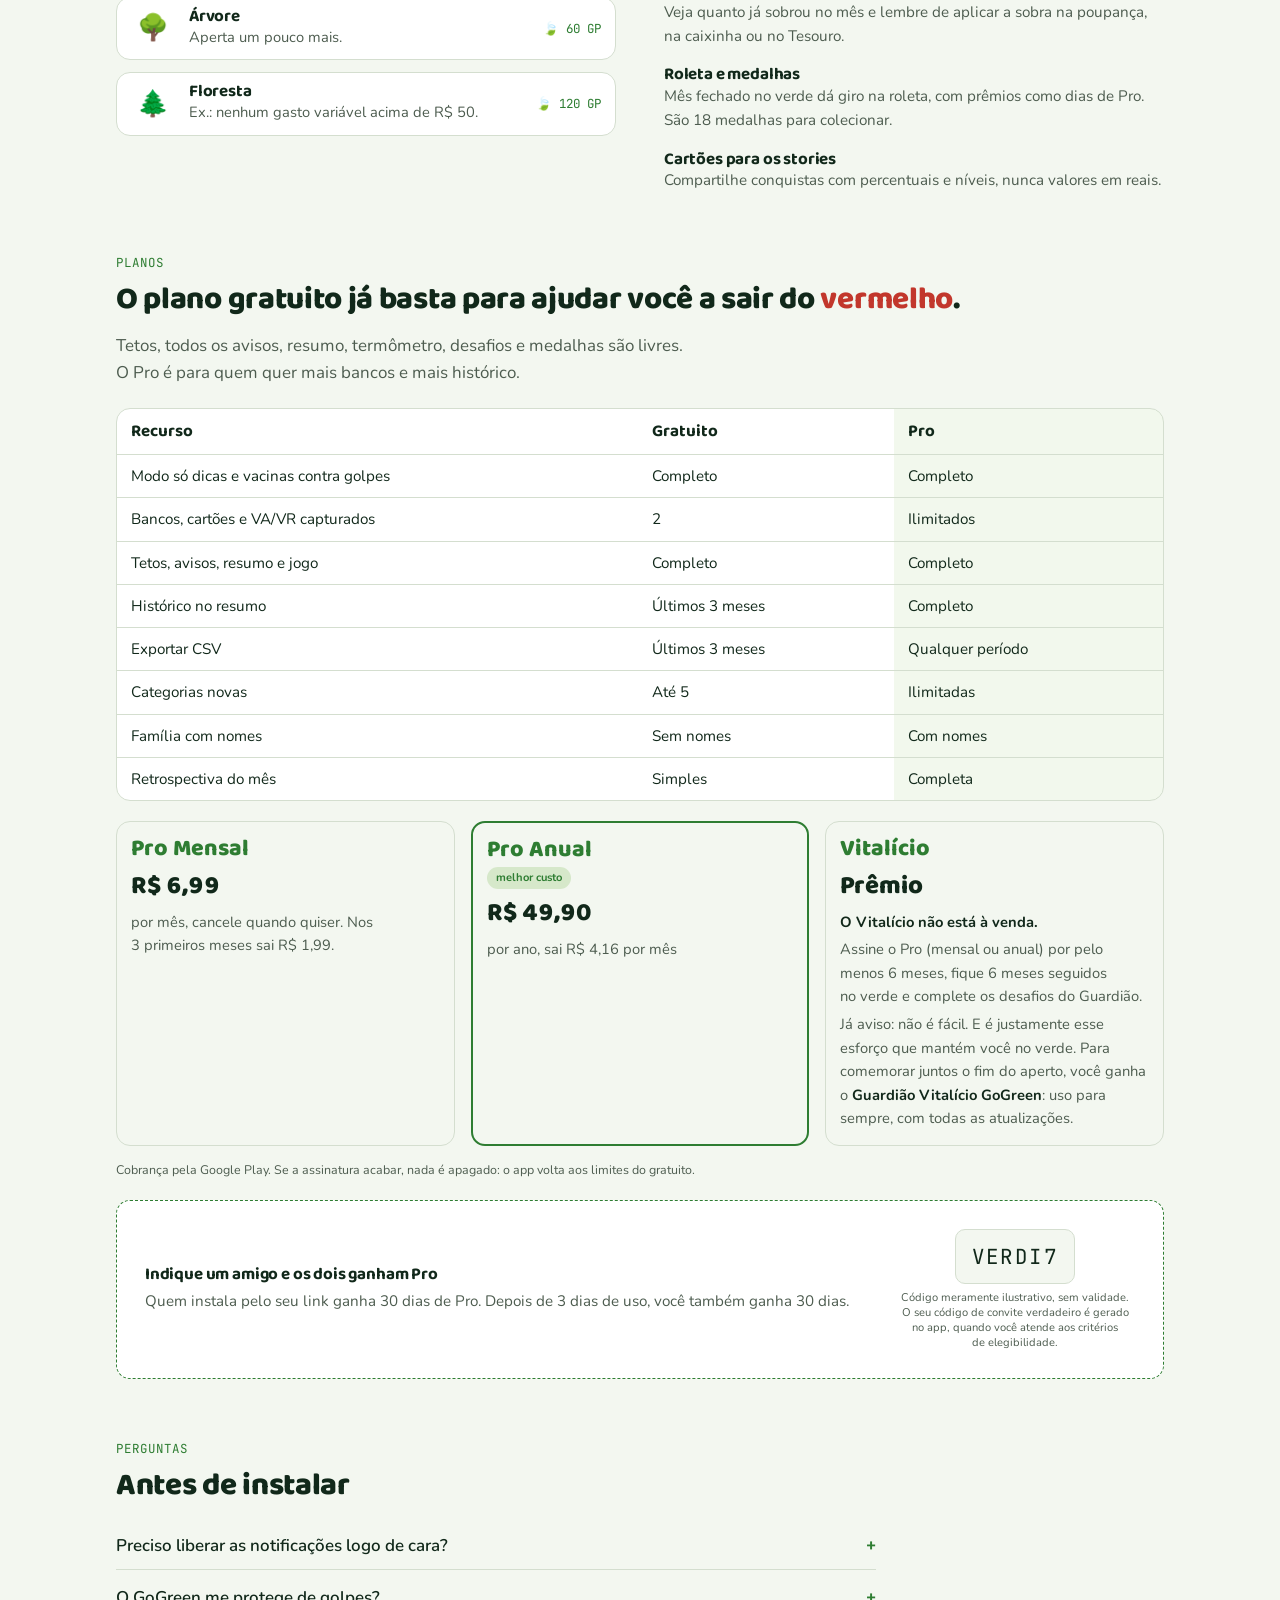
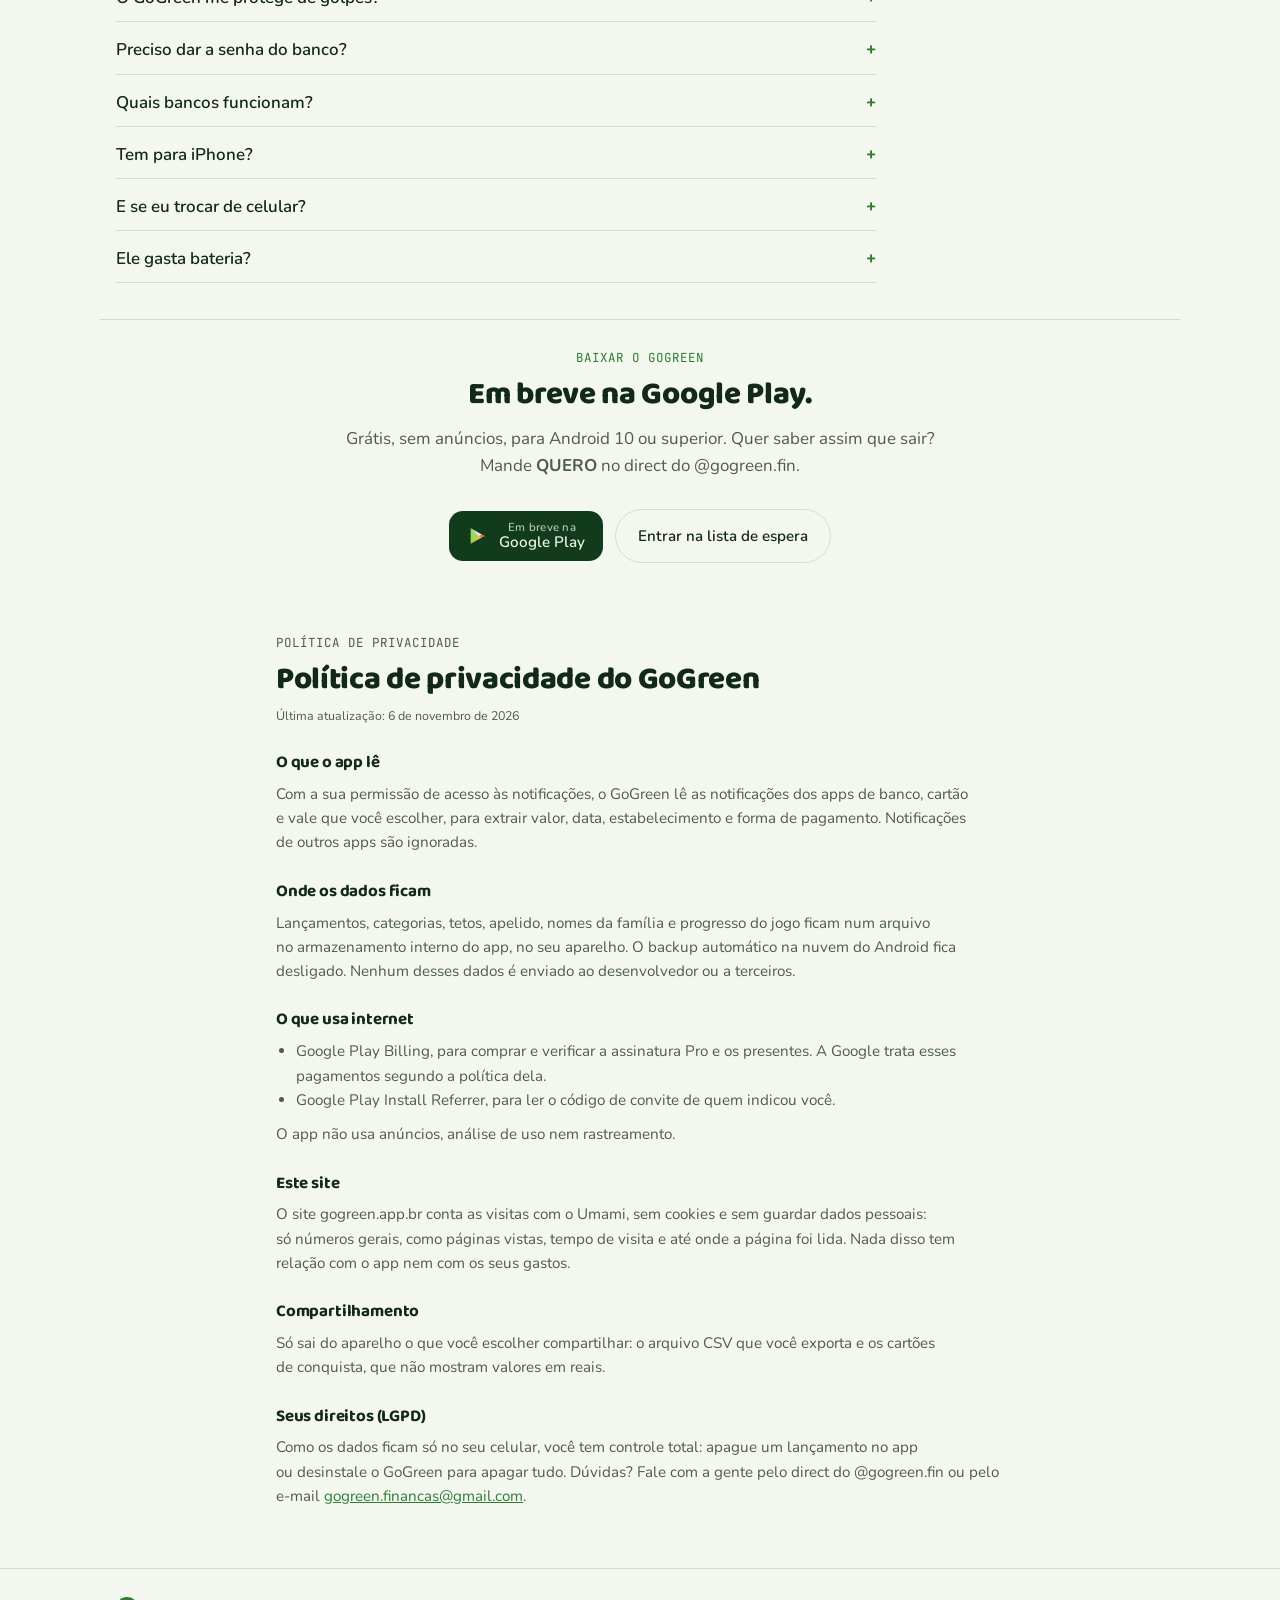
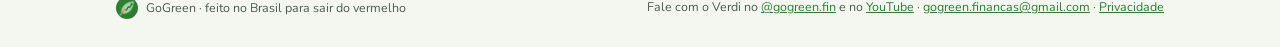
==== commit 7c7911f2: "Site: textos sobre internet (só a Google Play usa, no Pro e no convite) e Cópia de segurança Co-Auth" ====
--- a/index.html
+++ b/index.html
@@ -456,15 +456,15 @@
         <div class="step"><h3>Libere quando quiser</h3><p>Confiou? Ligue a&nbsp;leitura das notificações e&nbsp;o&nbsp;GoGreen passa a&nbsp;anotar sozinho. Mudou de&nbsp;ideia? Desligue, e&nbsp;ele volta a&nbsp;ser só&nbsp;dicas.</p></div>
       </div>
       <div class="priv priv4">
-        <div><h3>Sem internet</h3><p>O&nbsp;app funciona offline. A&nbsp;única conexão é&nbsp;a&nbsp;da&nbsp;Google Play, para a&nbsp;assinatura Pro.</p></div>
+        <div><h3>Funciona offline</h3><p>O&nbsp;GoGreen não precisa de&nbsp;internet para funcionar. O&nbsp;único acesso à&nbsp;internet é&nbsp;pela Google Play, na&nbsp;compra do&nbsp;Pro e&nbsp;no&nbsp;convite. Seus dados nunca saem do&nbsp;celular.</p></div>
         <div><h3>Sem senha do&nbsp;banco</h3><p>Nada de&nbsp;Open Finance nem acesso à&nbsp;conta. Você escolhe quais apps ele acompanha.</p></div>
         <div><h3>Sem anúncios</h3><p>Nem na&nbsp;versão gratuita. Ninguém compra os&nbsp;seus dados porque eles não vão para lugar nenhum.</p></div>
-        <div><h3>Backup na&nbsp;sua mão</h3><p>Os&nbsp;dados ficam num arquivo interno do&nbsp;app. Para guardar uma cópia, exporte o&nbsp;CSV.</p></div>
+        <div><h3>Backup na&nbsp;sua mão</h3><p>Os&nbsp;dados ficam num arquivo interno do&nbsp;app. A&nbsp;Cópia de&nbsp;segurança salva tudo num arquivo seu, para restaurar em&nbsp;outro celular. Sem internet.</p></div>
       </div>
       <div class="porque">
         <div>
           <h3>Por que a&nbsp;gente repete tanto "sem pegadinha"?</h3>
-          <p>Porque app de&nbsp;finanças grátis costuma esconder alguma coisa: anúncio, venda de&nbsp;dados, empréstimo empurrado. Você tem razão em&nbsp;desconfiar. Então a&nbsp;gente repete, em&nbsp;todo lugar, o&nbsp;que o&nbsp;GoGreen não faz, e&nbsp;deixa você conferir no&nbsp;seu celular. Sem anúncio, sem senha do&nbsp;banco, sem login, sem internet.</p>
+          <p>Porque app de&nbsp;finanças grátis costuma esconder alguma coisa: anúncio, venda de&nbsp;dados, empréstimo empurrado. Você tem razão em&nbsp;desconfiar. Então a&nbsp;gente repete, em&nbsp;todo lugar, o&nbsp;que o&nbsp;GoGreen não faz, e&nbsp;deixa você conferir no&nbsp;seu celular. Sem anúncio, sem senha do&nbsp;banco, sem login, sem servidor.</p>
         </div>
       </div>
     </div>
--- a/fone/fone.css
+++ b/fone/fone.css
@@ -90,3 +90,26 @@
 @media (prefers-reduced-motion: reduce){.ft *{transition:none!important;animation:none!important}}
 .ft-hu .ap svg{width:100%;height:100%}
 .ft .op>span{font-size:1em}
+/* superfícies derivadas do fundo: servem a todas as paletas */
+.ft{--c1:color-mix(in srgb,var(--bg),var(--on) 4%);--c2:color-mix(in srgb,var(--bg),var(--on) 7%);--c3:color-mix(in srgb,var(--bg),var(--on) 12%);--c4:color-mix(in srgb,var(--bg),var(--on) 17%);--ol:color-mix(in srgb,var(--bg),var(--on) 25%)}
+.ft,.ft .cd,.ft .item,.ft .cat,.ft .fer,.ft-nav,.ft .chip,.ft .btn-ft,.ft-nav .pill,.ft-fab{transition:background-color .6s,color .6s,border-color .6s}
+.ft[data-tema="oceano"]{--bg:#101418;--on:#E1E2E8;--mut:#C1C7D0;--pri:#A3C9FF;--onpri:#00315D;--prc:#0F4C8A;--onprc:#D3E4FF;--verde:#2E7D32}
+.ft[data-tema="lavanda"]{--bg:#141218;--on:#E6E0E9;--mut:#CAC4D0;--pri:#D0BCFF;--onpri:#381E72;--prc:#4F378B;--onprc:#EADDFF}
+.ft[data-tema="sol"]{--bg:#1A1110;--on:#F1DFDA;--mut:#D8C2BC;--pri:#FFB59E;--onpri:#5D1900;--prc:#7F2E14;--onprc:#FFDBCF}
+.ft[data-tema="dourado"]{--bg:#16130B;--on:#EAE1D4;--mut:#D0C5B4;--pri:#F2C04B;--onpri:#3F2E00;--prc:#5B4300;--onprc:#FFDF99}
+.ft[data-tema="claro"]{--bg:#FAFDF7;--on:#1A1C19;--mut:#424940;--pri:#2E7D32;--onpri:#FFFFFF;--prc:#C8E6C9;--onprc:#0B3D0F;--c1:#F4F8F1;--c2:#EEF3EB;--c3:#E8EDE5;--c4:#DEE5D9}
+.ft .op.ganha{background:color-mix(in srgb,var(--prc) 60%,var(--bg))}
+.ft .chips{display:flex;flex-wrap:wrap;gap:.4em}
+.ft .chips.col{flex-direction:column;align-items:flex-start}
+.ft .chip{border:.08em solid var(--ol);border-radius:.6em;padding:.35em .6em;font-size:.76em;display:inline-flex;gap:.4em;align-items:center;color:var(--on)}
+.ft .chip.on{background:var(--prc);color:var(--onprc);border-color:var(--prc)}
+.ft .chip i{width:.85em;height:.85em;border-radius:50%;flex:none}
+.ft .btn-ft{display:block;background:var(--pri);color:var(--onpri);border-radius:2em;padding:.55em .9em;text-align:center;font-weight:700;font-size:.82em;margin:.6em 0 .3em}
+.ft .lin-bt{margin-bottom:0}
+.ft .passo{font-size:.76em;color:var(--pri);font-weight:700;margin:0 0 .4em}
+.ft .lin{display:flex;gap:.45em;align-items:baseline;font-size:.74em;padding:.42em .15em;border-bottom:.06em solid var(--c4)}
+.ft .lin b{flex:1;font-weight:600;white-space:nowrap;overflow:hidden;text-overflow:ellipsis}
+.ft .lin span{color:var(--mut);white-space:nowrap}
+.ft .lin .chk{color:var(--pri)}
+.ft .gira{display:inline-block;width:.9em;height:.9em;border:.15em solid currentColor;border-right-color:transparent;border-radius:50%;vertical-align:-.1em;animation:ft-gira .8s linear infinite}
+@keyframes ft-gira{to{transform:rotate(360deg)}}
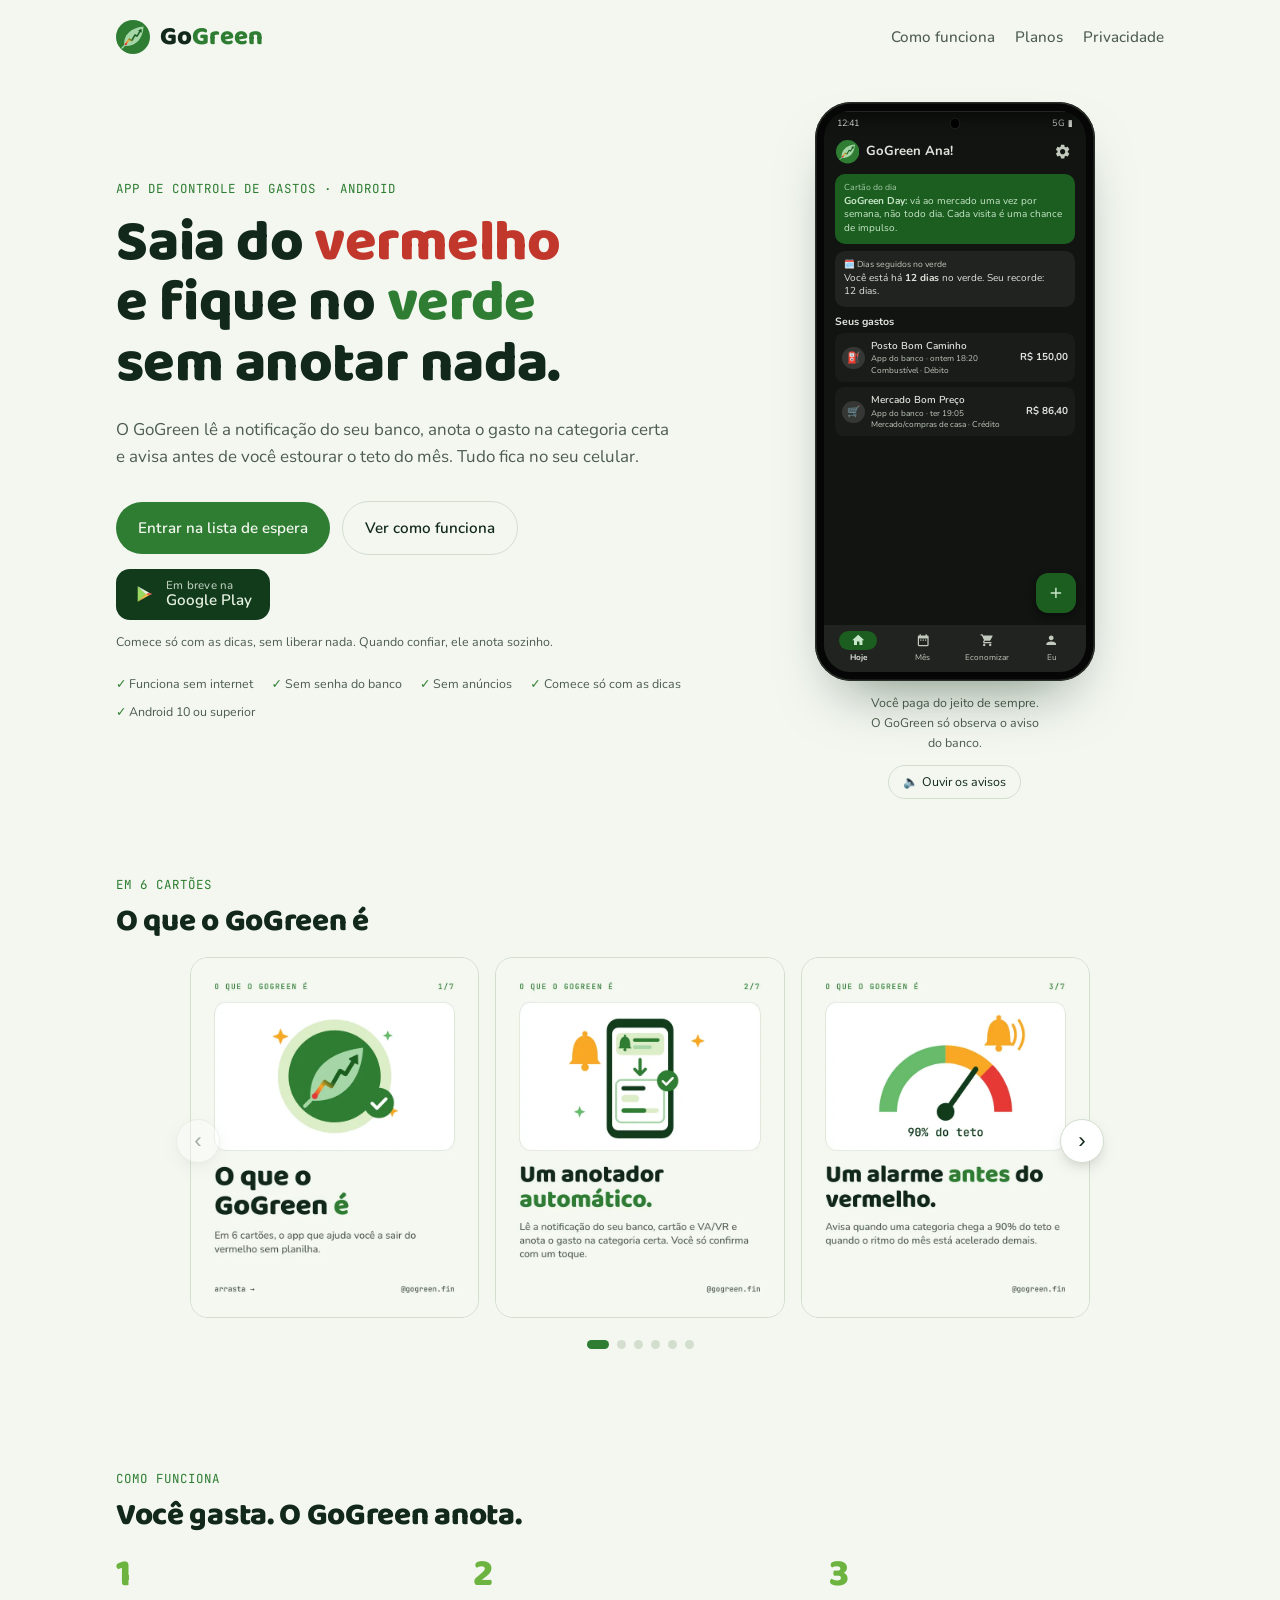
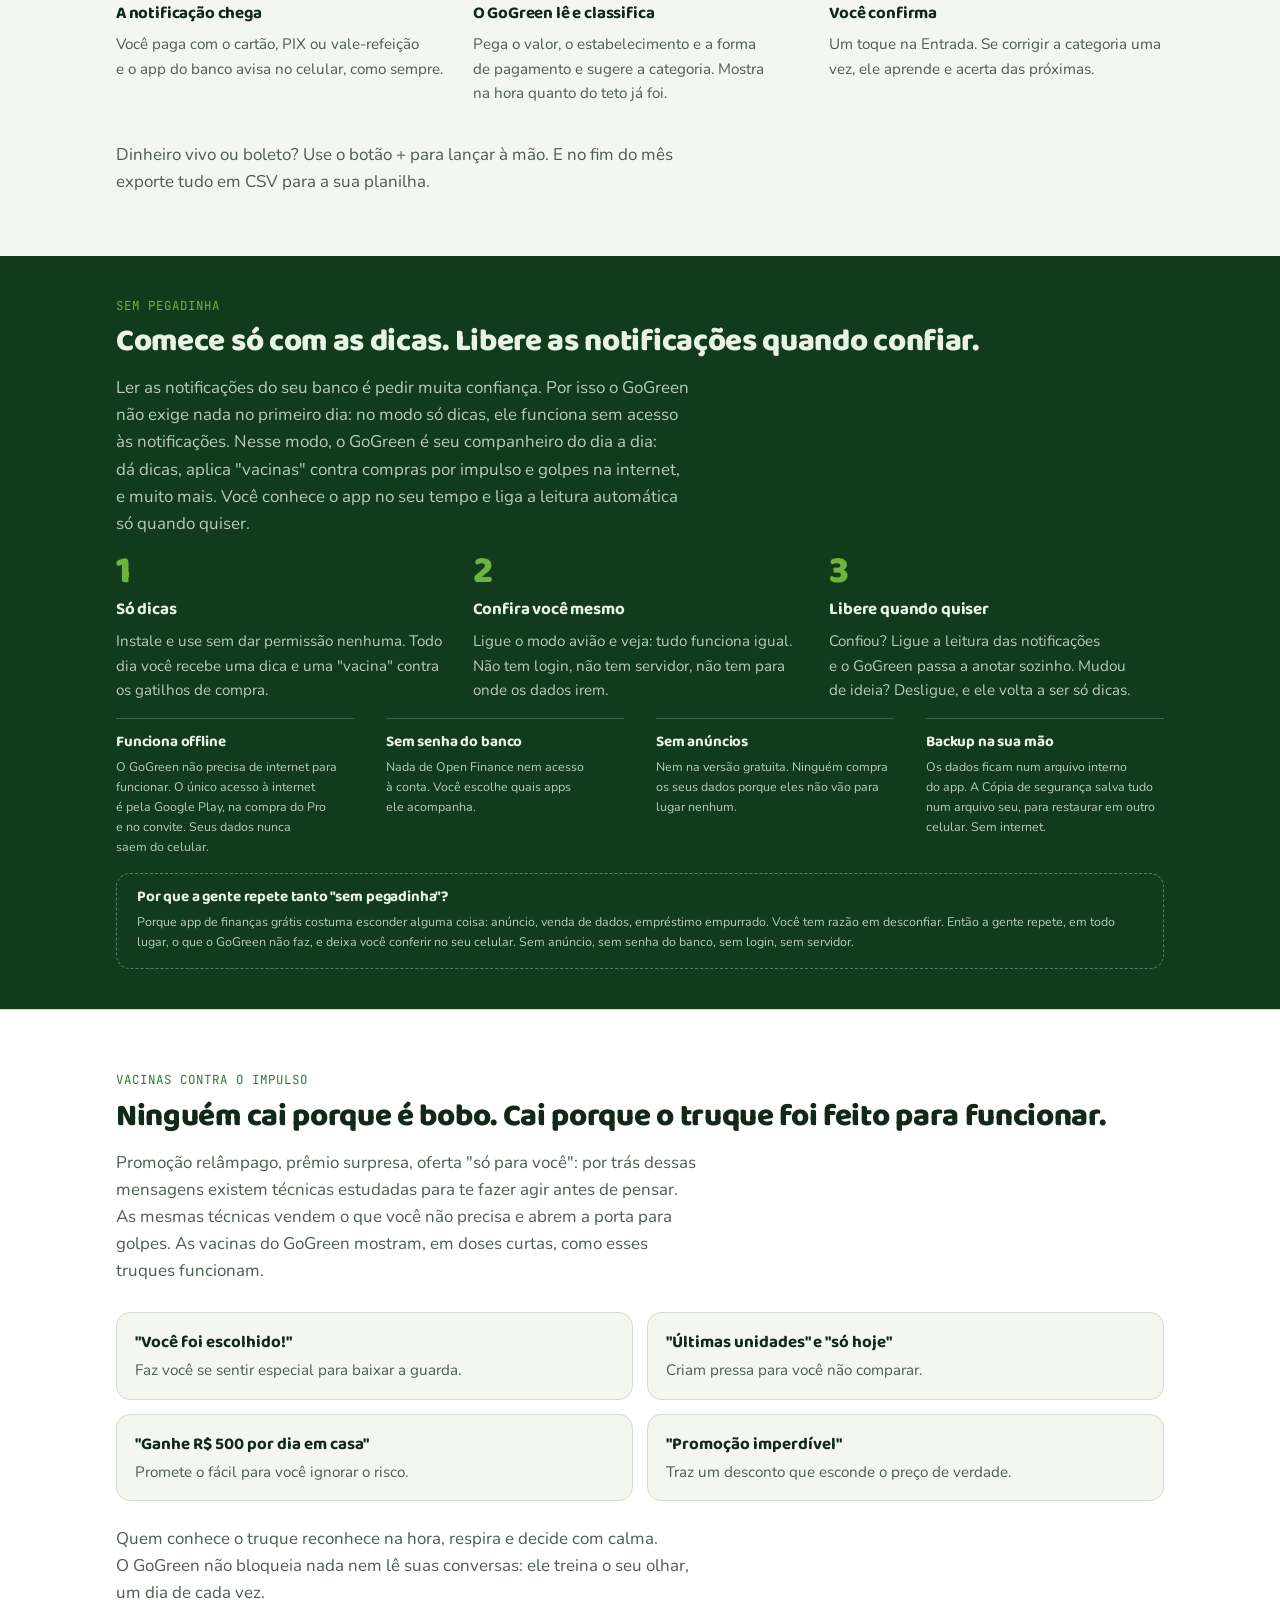
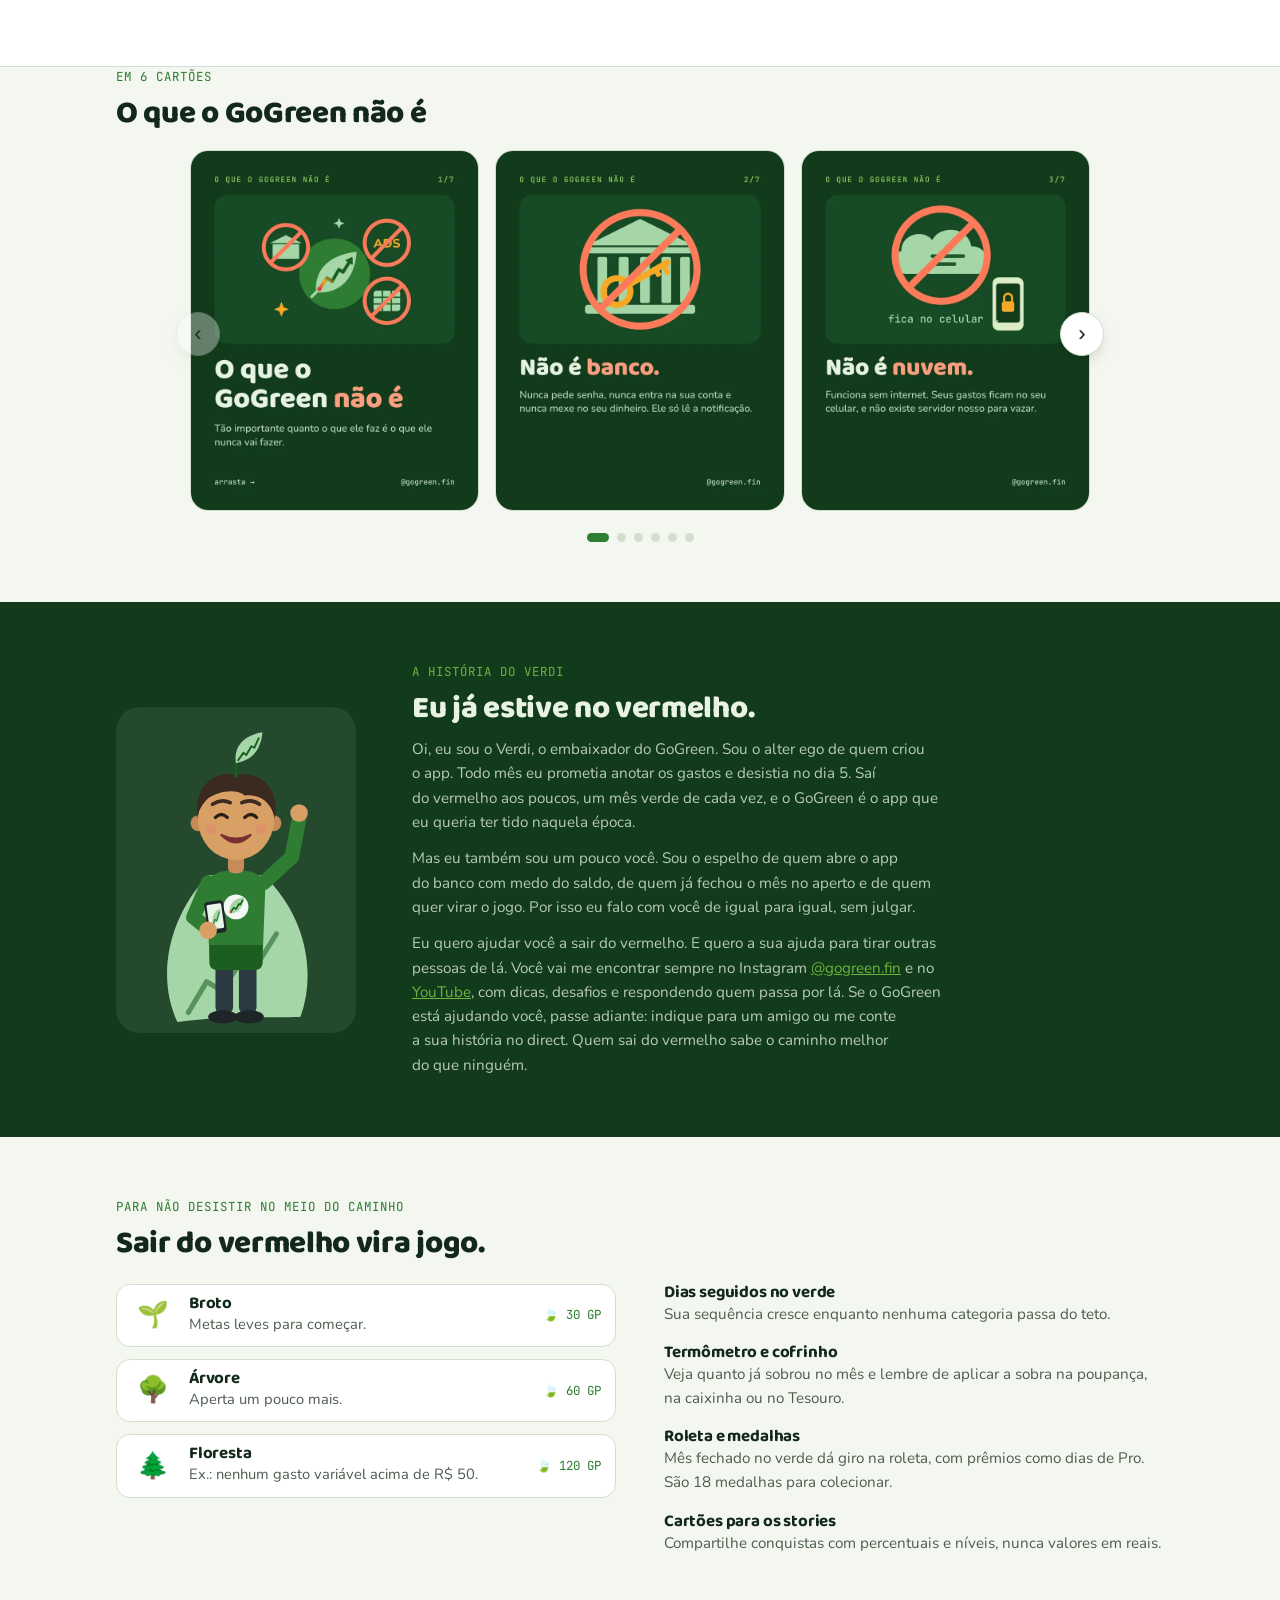
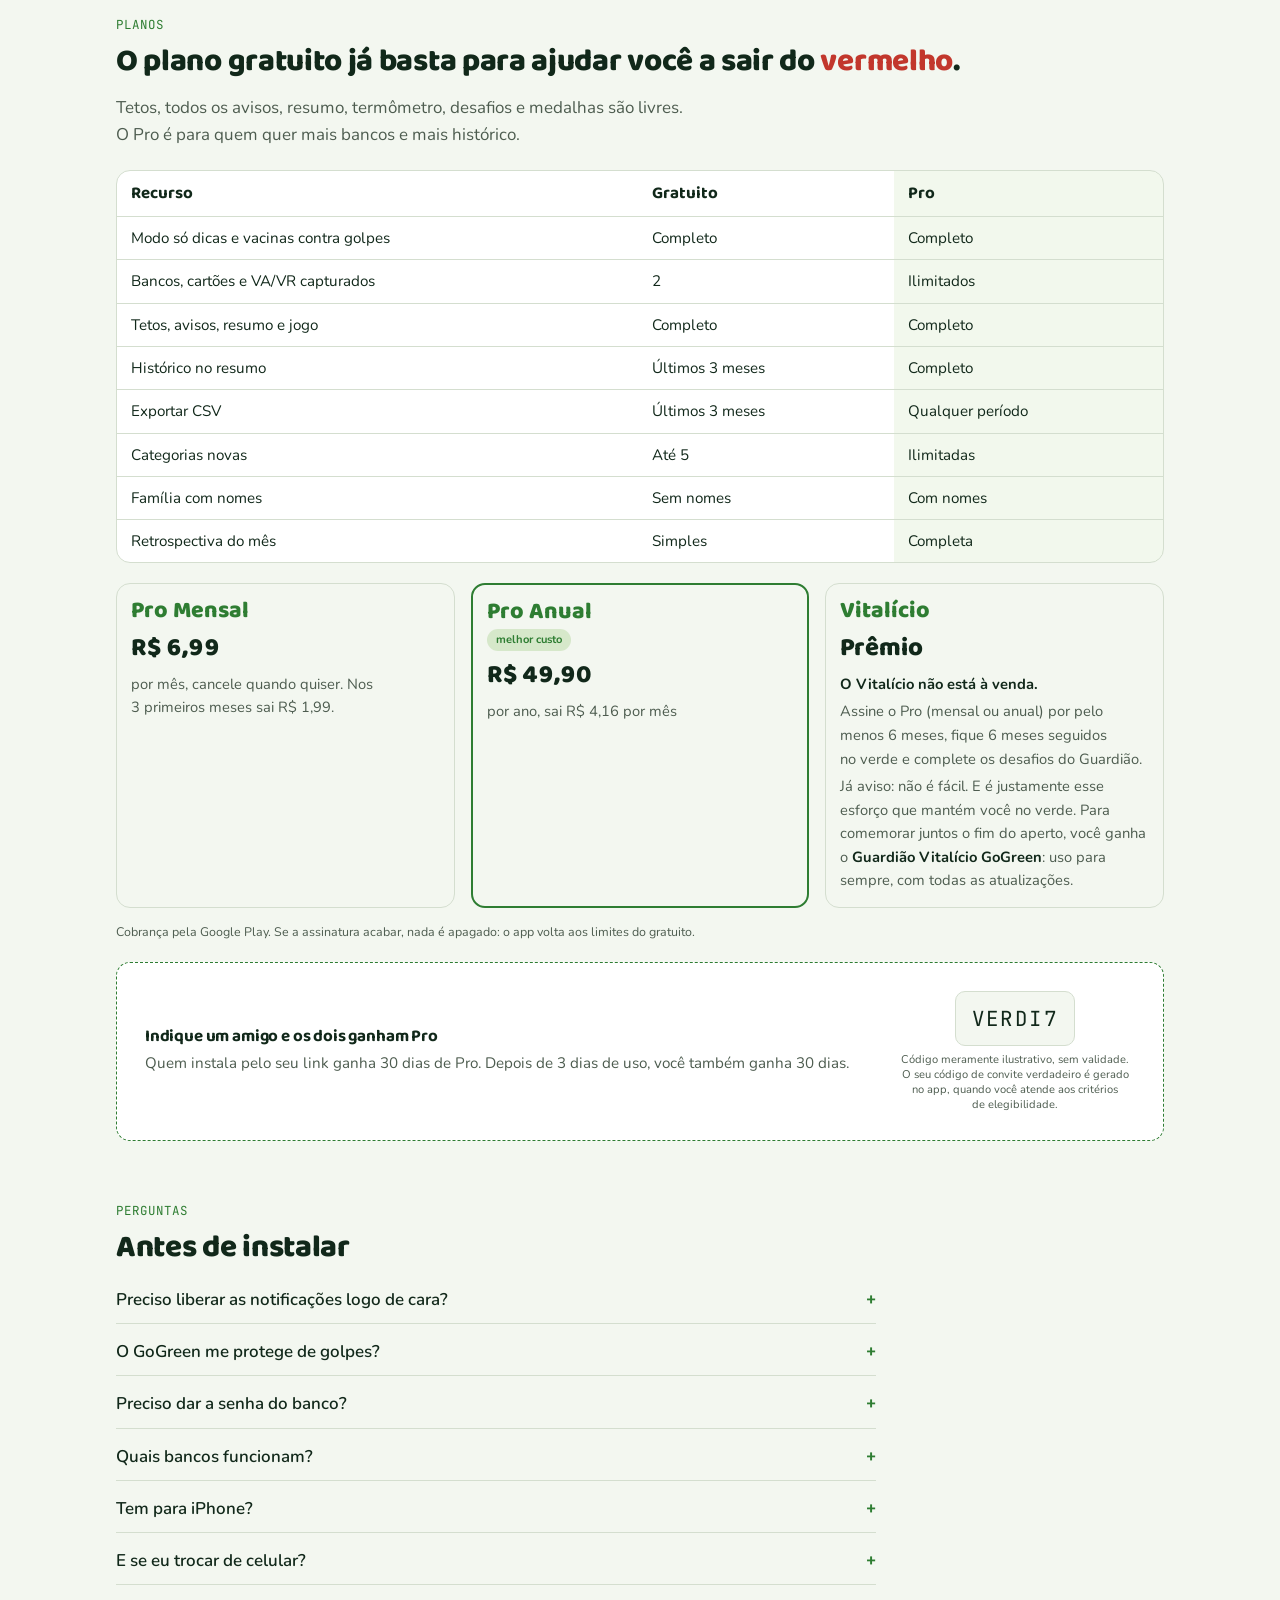
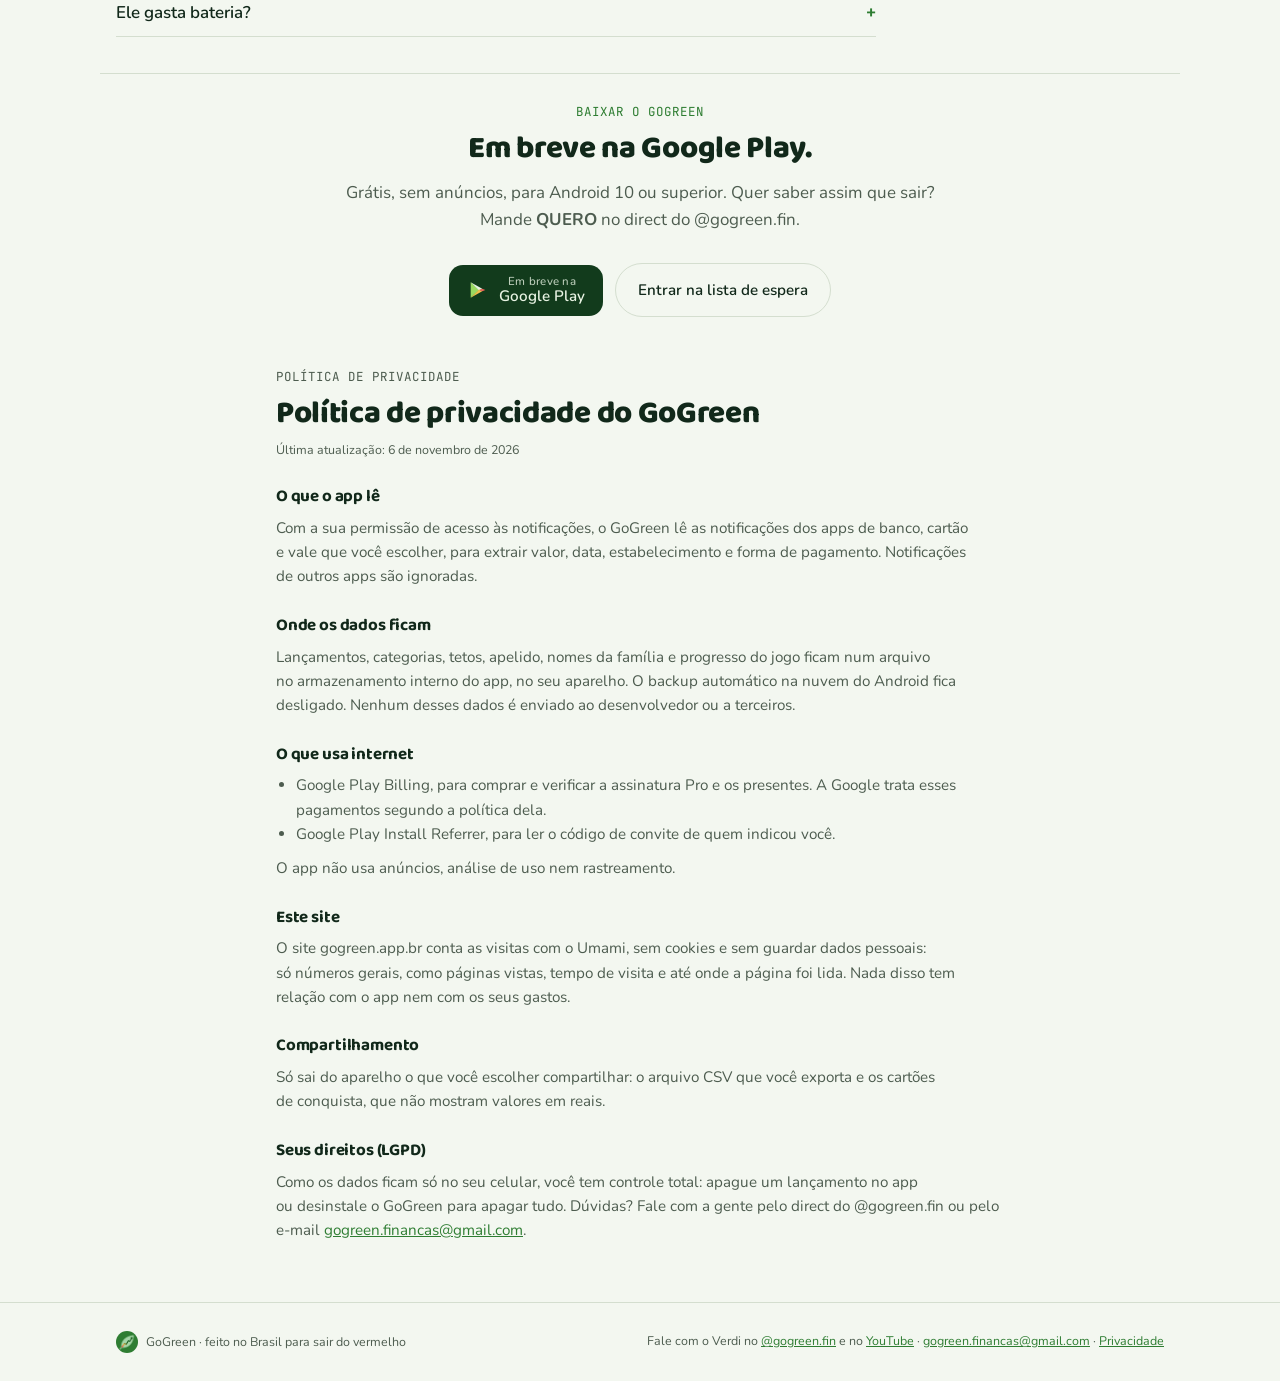
==== commit c81fe82d: "Site: tira a faixa do teto do Como funciona e ajusta a paginação (PageDown por bloco, blocos cabem e" ====
--- a/index.html
+++ b/index.html
@@ -198,10 +198,6 @@
 /* régua */
 .ruler{background:var(--card);border-block:1px solid var(--line)}
 .ruler .wrap{padding-block:30px;display:grid;gap:14px}
-.scale{display:grid;grid-template-columns:90fr 10fr 18fr;height:14px;border-radius:99px;overflow:hidden}
-.scale i:nth-child(1){background:var(--leaf)}.scale i:nth-child(2){background:var(--amber)}.scale i:nth-child(3){background:var(--red)}
-.scale-legend{display:grid;grid-template-columns:90fr 10fr 18fr;font-family:var(--f-mono);font-size:var(--s1);color:var(--muted);font-variant-numeric:tabular-nums}
-.scale-legend span:nth-child(2){text-align:center}.scale-legend span:nth-child(3){text-align:right}
 .ruler p{max-width:70ch;color:var(--muted)}
 .ruler p strong{color:var(--ink)}
 
@@ -291,13 +287,9 @@
 .baixar .lead{margin:14px auto 0}
 .baixar .ctas{justify-content:center}
 
-@media (max-width:520px){.scale-legend{grid-template-columns:1fr 1fr 1fr;gap:8px}}
 /* rodada 2 */
 html{scroll-snap-type:y proximity}
 .top,.hero,main>section,footer{scroll-snap-align:start}
-.teto{margin-top:26px;padding:18px 20px;border:1px solid var(--line);border-radius:var(--r);background:var(--card);display:grid;gap:10px}
-.teto p{color:var(--muted);font-size:var(--s1)}
-.teto p strong{color:var(--ink)}
 .priv4{grid-template-columns:repeat(4,1fr)}
 .priv4 h3{font-size:var(--s2)}
 .priv4 p{font-size:var(--s1)}
@@ -354,6 +346,15 @@
 .regra{margin:0;padding-left:1.1em;color:var(--muted);font-size:.92rem;display:grid;gap:2px}
 .price p strong{color:var(--ink)}
 @media (max-width:560px){table{min-width:0;font-size:.82rem}th,td{padding:9px 8px}th:first-child,td:first-child{padding-left:12px}}
+/* paginação: cada bloco cabe numa tela de notebook (1366x768) */
+@media (min-width:821px){
+  .hero{padding-bottom:16px}
+  .fone-area .fone{width:min(100%,calc((100vh - 245px)*.4839))}
+  #sem-pegadinha{padding-block:40px}
+  #sem-pegadinha .steps,#sem-pegadinha .priv,#sem-pegadinha .porque{margin-top:16px}
+  #perguntas{padding-bottom:40px}
+  #perguntas .faq{margin-top:12px}
+}
 </style>
 <script defer src="https://cloud.umami.is/script.js" data-website-id="a24def23-97f7-4bfe-b9e2-e7dc47f63d24" data-domains="gogreen.app.br,www.gogreen.app.br"></script>
 <link rel="stylesheet" href="fone/fone.css">
@@ -437,11 +438,6 @@
         <div class="step"><h3>Você confirma</h3><p>Um&nbsp;toque na&nbsp;Entrada. Se&nbsp;corrigir a&nbsp;categoria uma vez, ele aprende e&nbsp;acerta das próximas.</p></div>
       </div>
       <p class="lead" style="margin-top:36px">Dinheiro vivo ou&nbsp;boleto? Use o&nbsp;botão + para lançar à&nbsp;mão. E&nbsp;no&nbsp;fim do&nbsp;mês exporte tudo em&nbsp;CSV para a&nbsp;sua planilha.</p>
-      <div class="teto">
-        <div class="scale" aria-hidden="true"><i></i><i></i><i></i></div>
-        <div class="scale-legend"><span>OK&nbsp;· até 90%</span><span>Atenção</span><span>Estourou</span></div>
-        <p>No&nbsp;passo 2, cada categoria aparece com a&nbsp;cor do&nbsp;seu <strong>teto mensal</strong>: verde até 90%, amarela até 100% e&nbsp;vermelha acima disso. Contas fixas, como o&nbsp;aluguel, ficam verdes até 100%.</p>
-      </div>
     </div>
   </section>
 
@@ -718,5 +714,20 @@
   },4000);
 });
 </script>
+<script>
+/* PageDown/PageUp: vai para o começo do bloco seguinte/anterior; bloco maior que a tela rola por partes. */
+(function(){
+  var calmo=matchMedia('(prefers-reduced-motion: reduce)').matches;
+  function blocos(){return [].slice.call(document.querySelectorAll('main>section,footer')).map(function(e){return Math.round(e.getBoundingClientRect().top+scrollY)})}
+  addEventListener('keydown',function(e){
+    if(e.key!=='PageDown'&&e.key!=='PageUp')return;
+    var a=document.activeElement;if(a&&(a.isContentEditable||/INPUT|TEXTAREA|SELECT/.test(a.tagName))||document.querySelector('dialog[open]'))return;
+    var y=scrollY,h=innerHeight,t=blocos(),alvo;
+    if(e.key==='PageDown'){var prox=t.filter(function(v){return v>y+4})[0];alvo=(prox!==undefined&&prox<=y+h)?prox:y+h-48}
+    else{var ant=t.filter(function(v){return v<y-4}).pop();if(ant===undefined)ant=0;alvo=(ant>=y-h)?ant:y-h+48}
+    e.preventDefault();scrollTo({top:Math.max(0,alvo),behavior:calmo?'auto':'smooth'});
+  });
+})();
+</script>
 <script src="fone/fone.js" defer></script>
 </body></html>
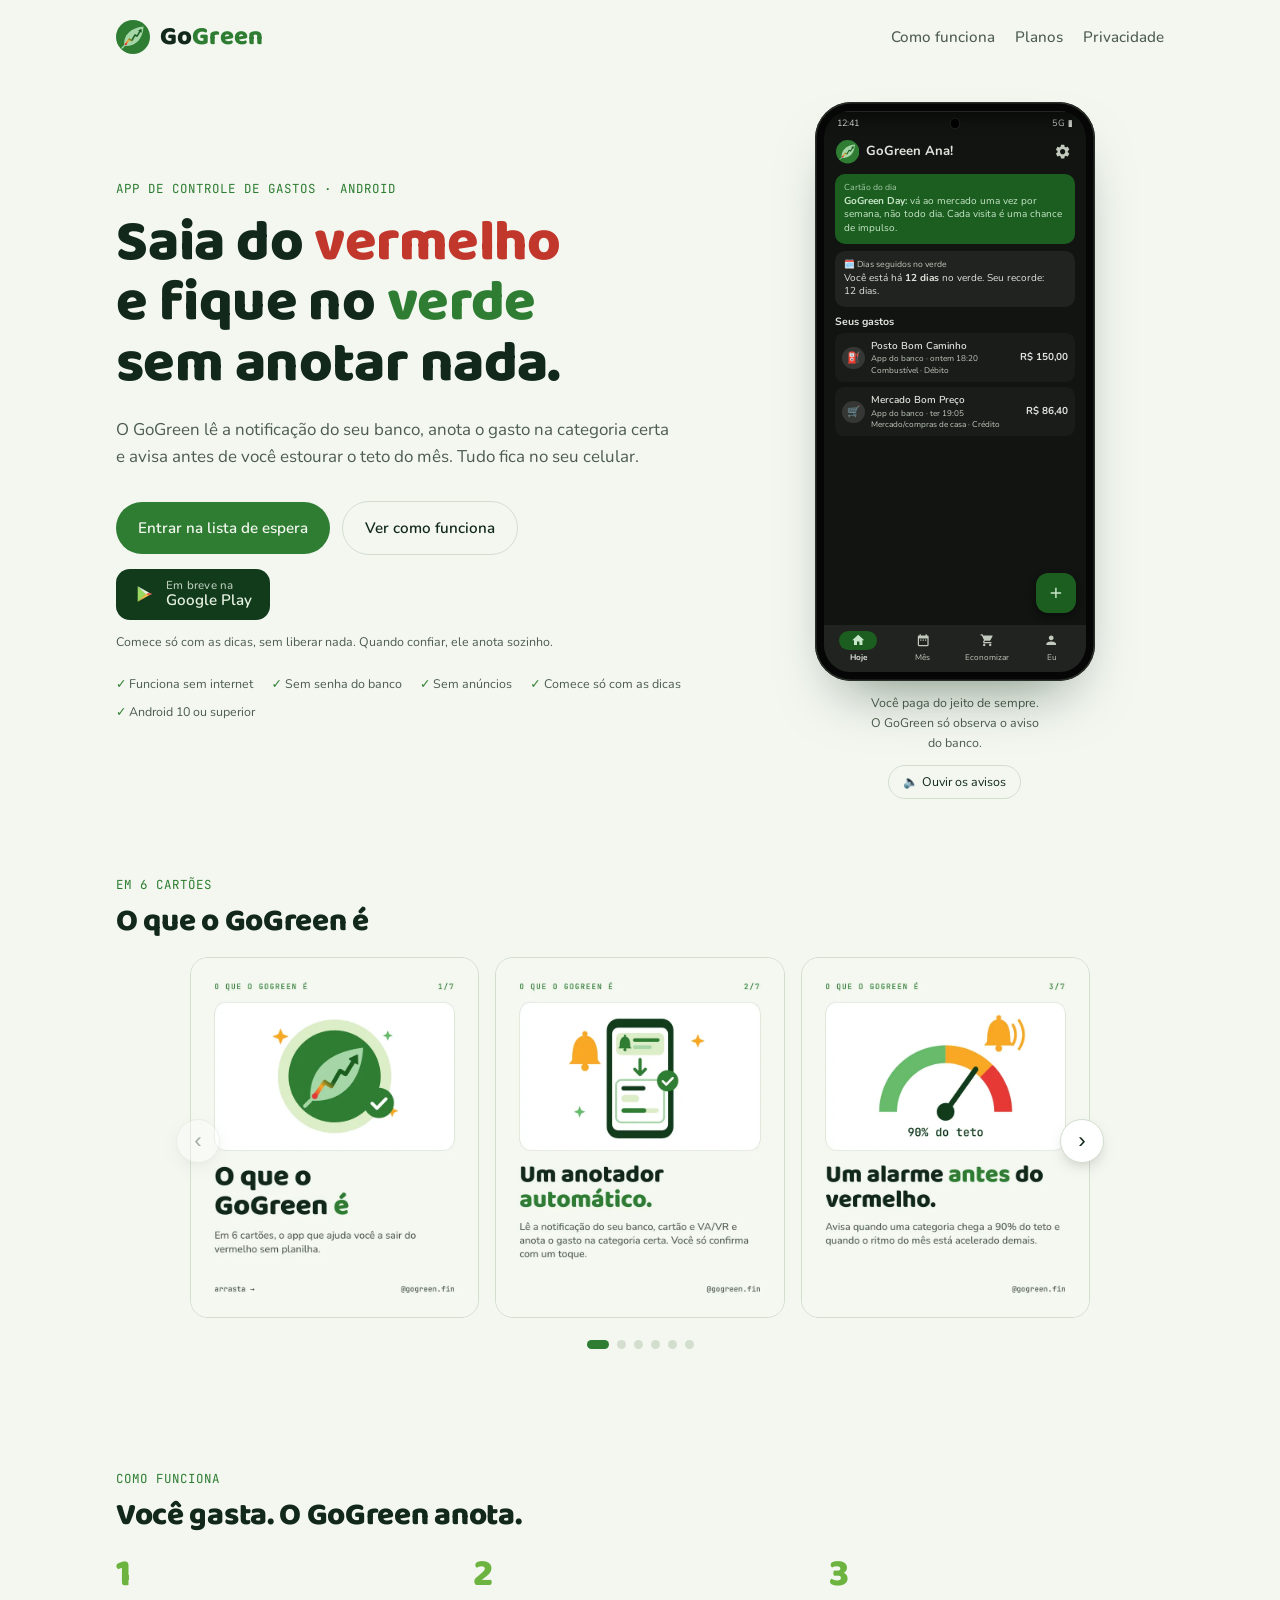
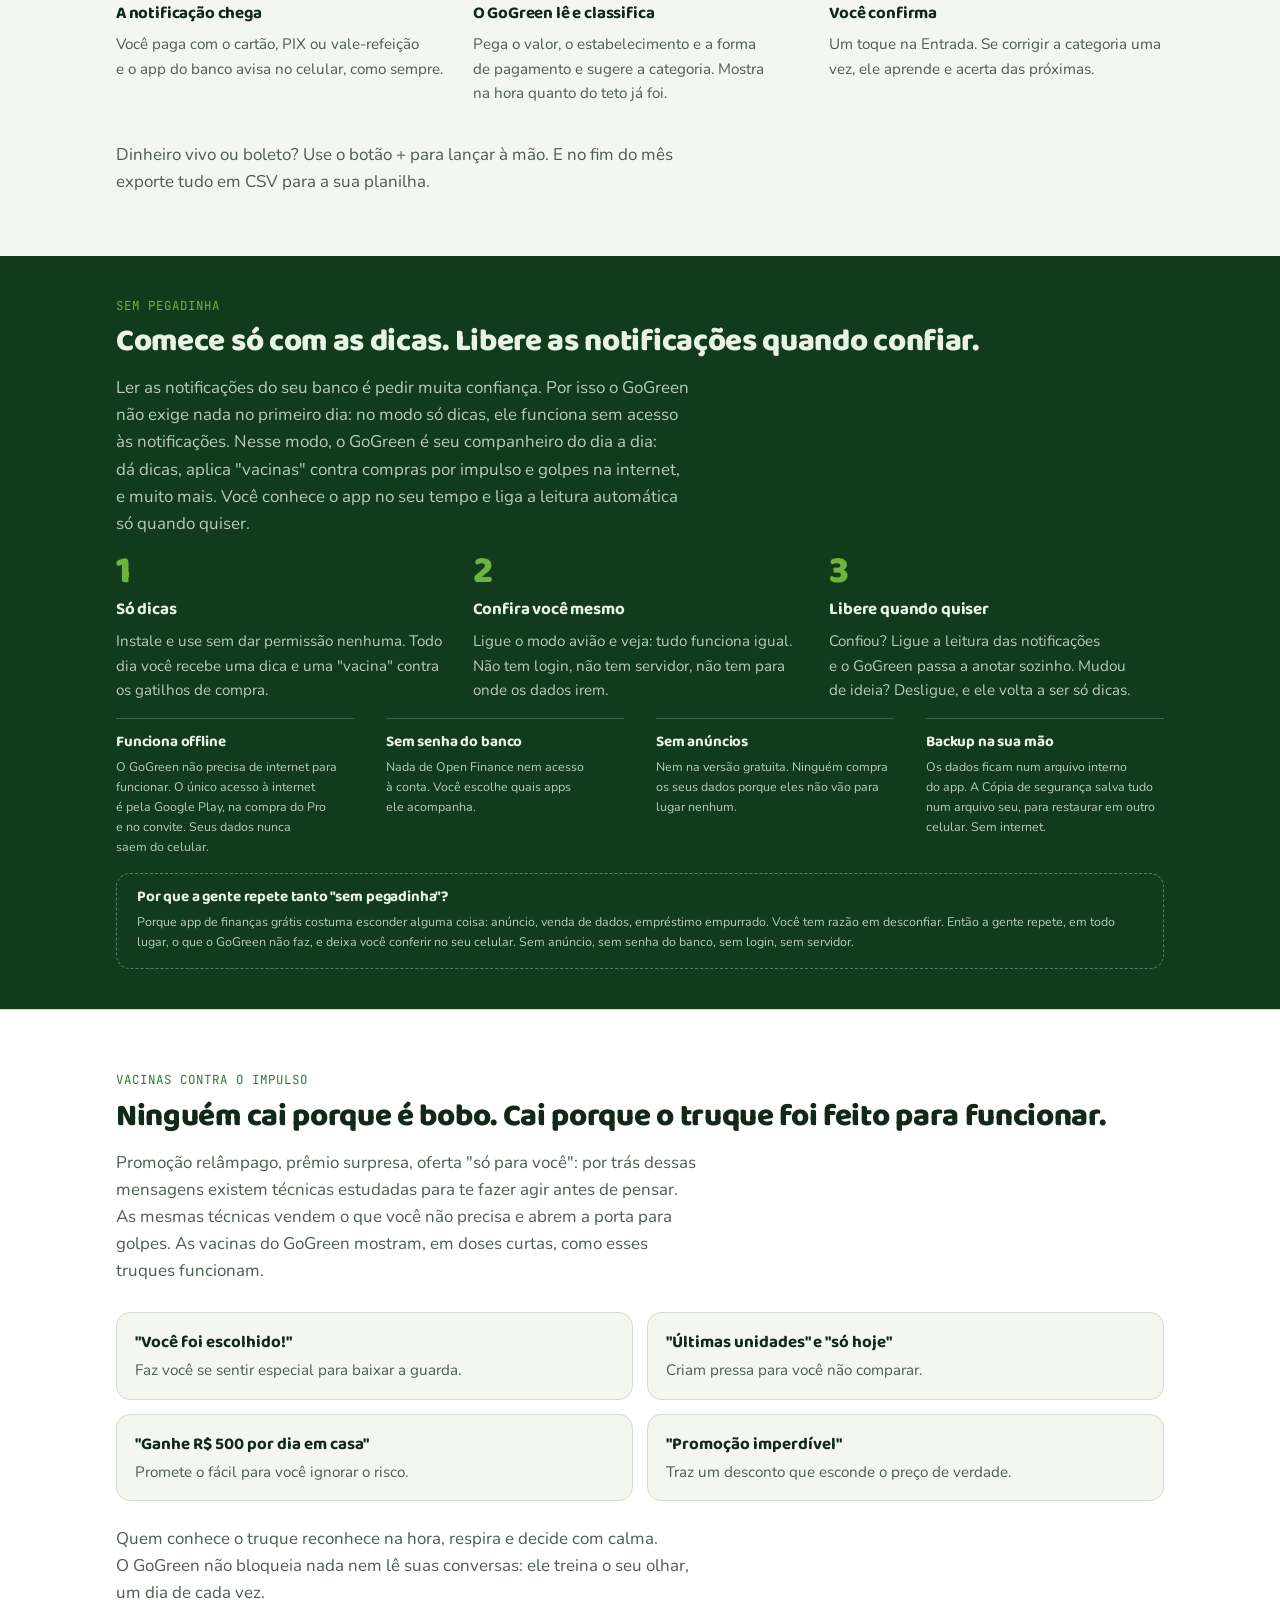
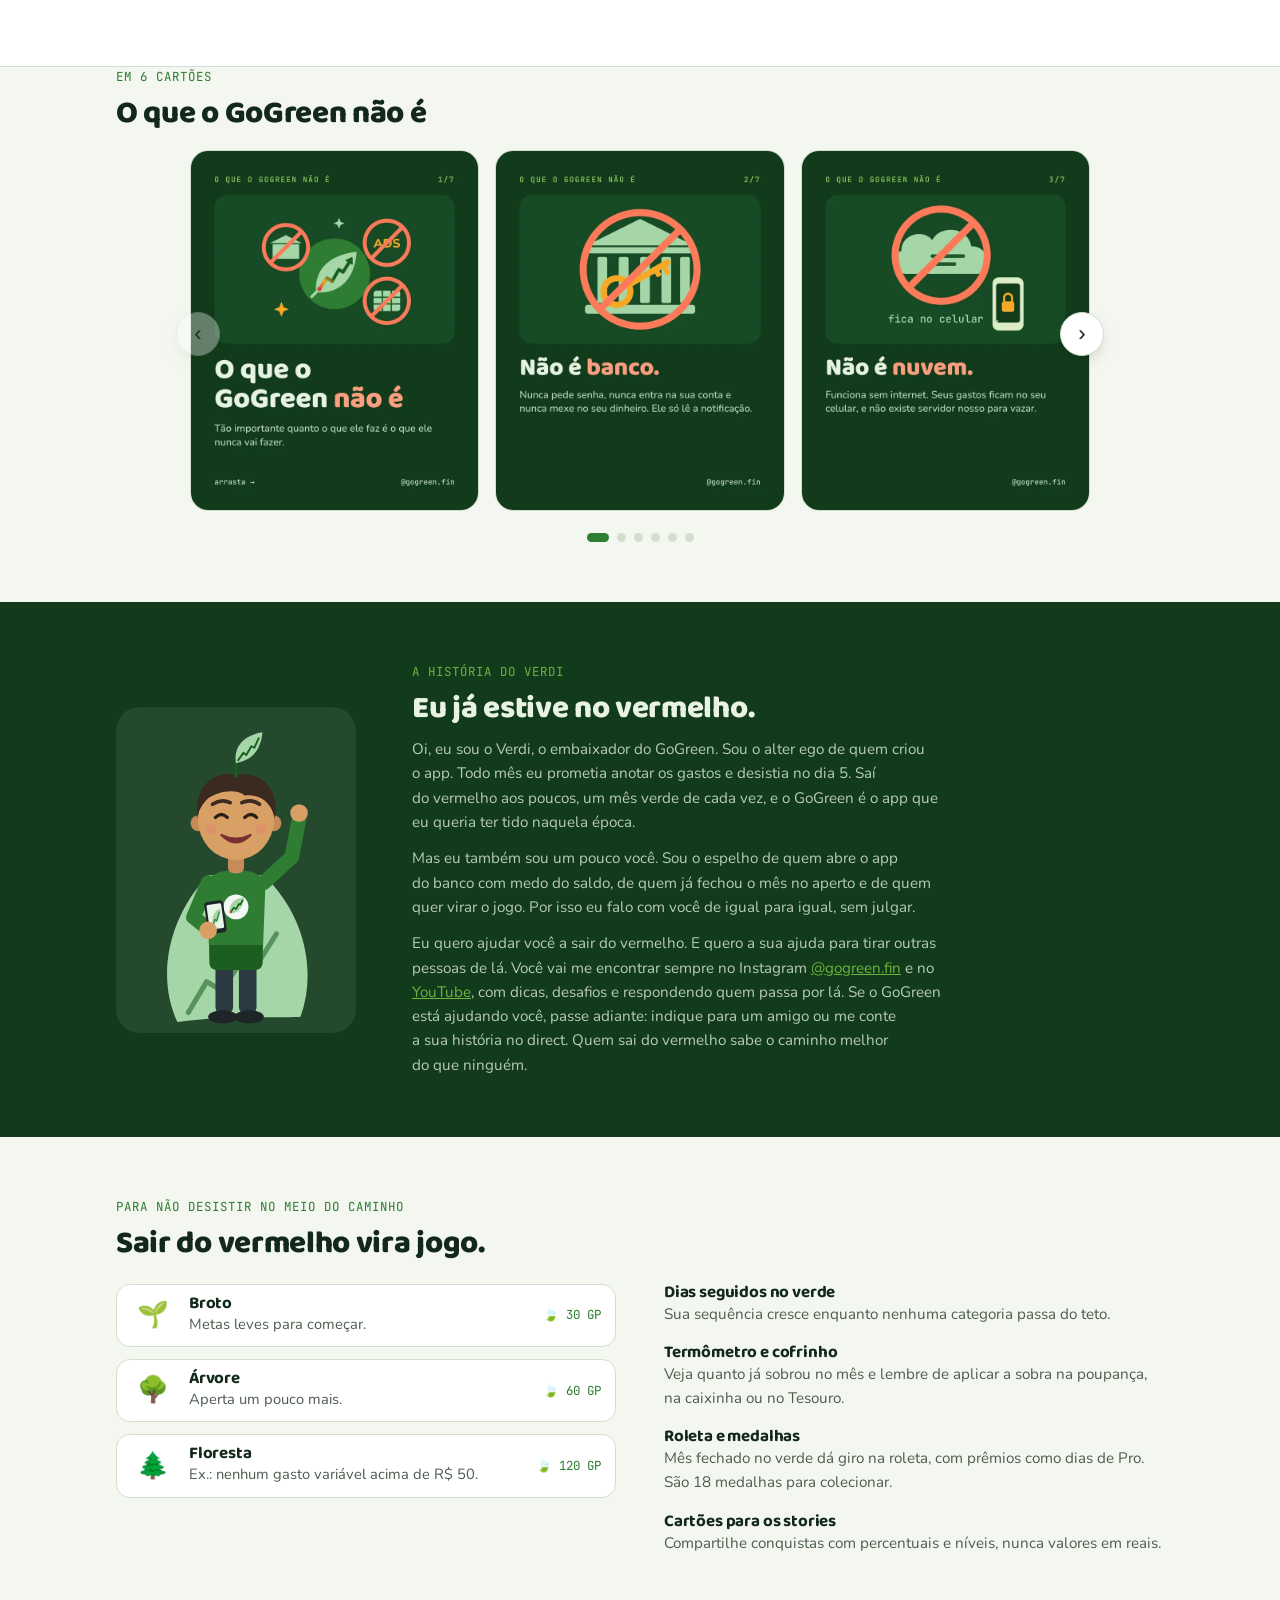
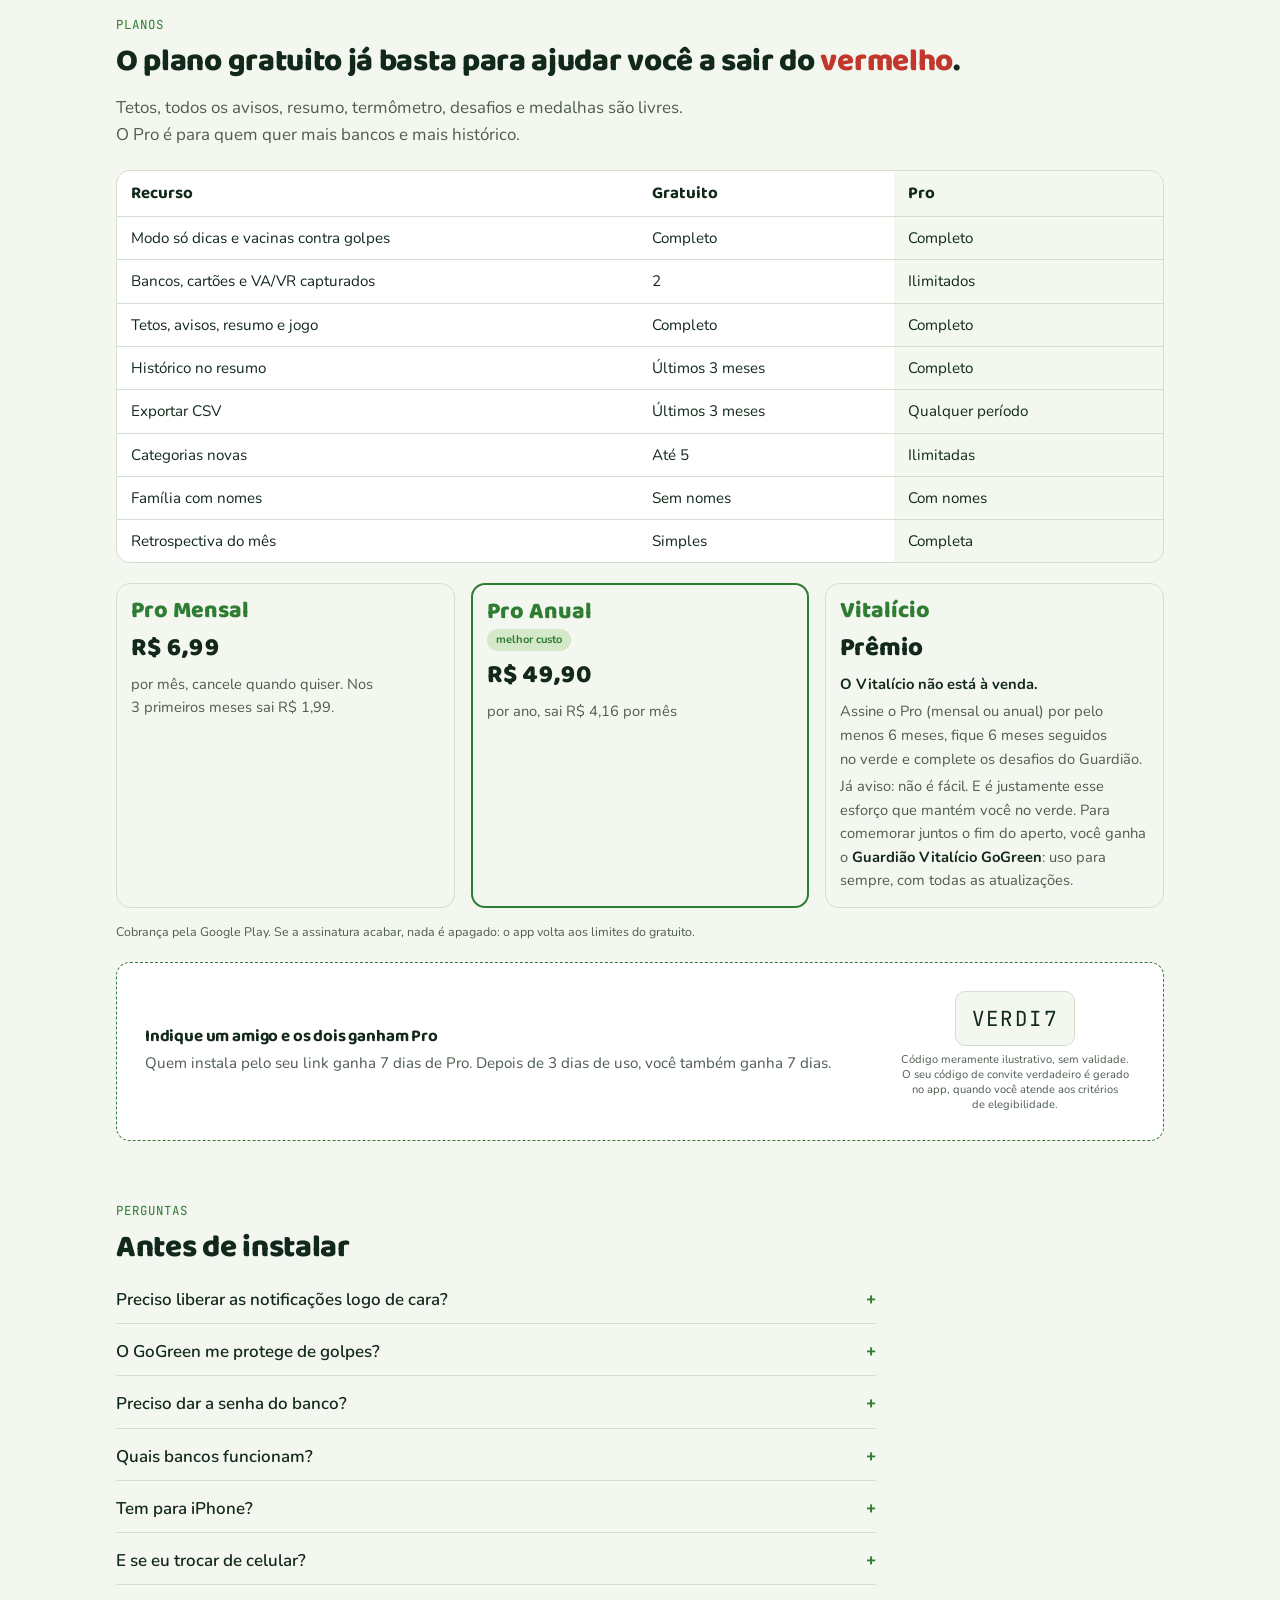
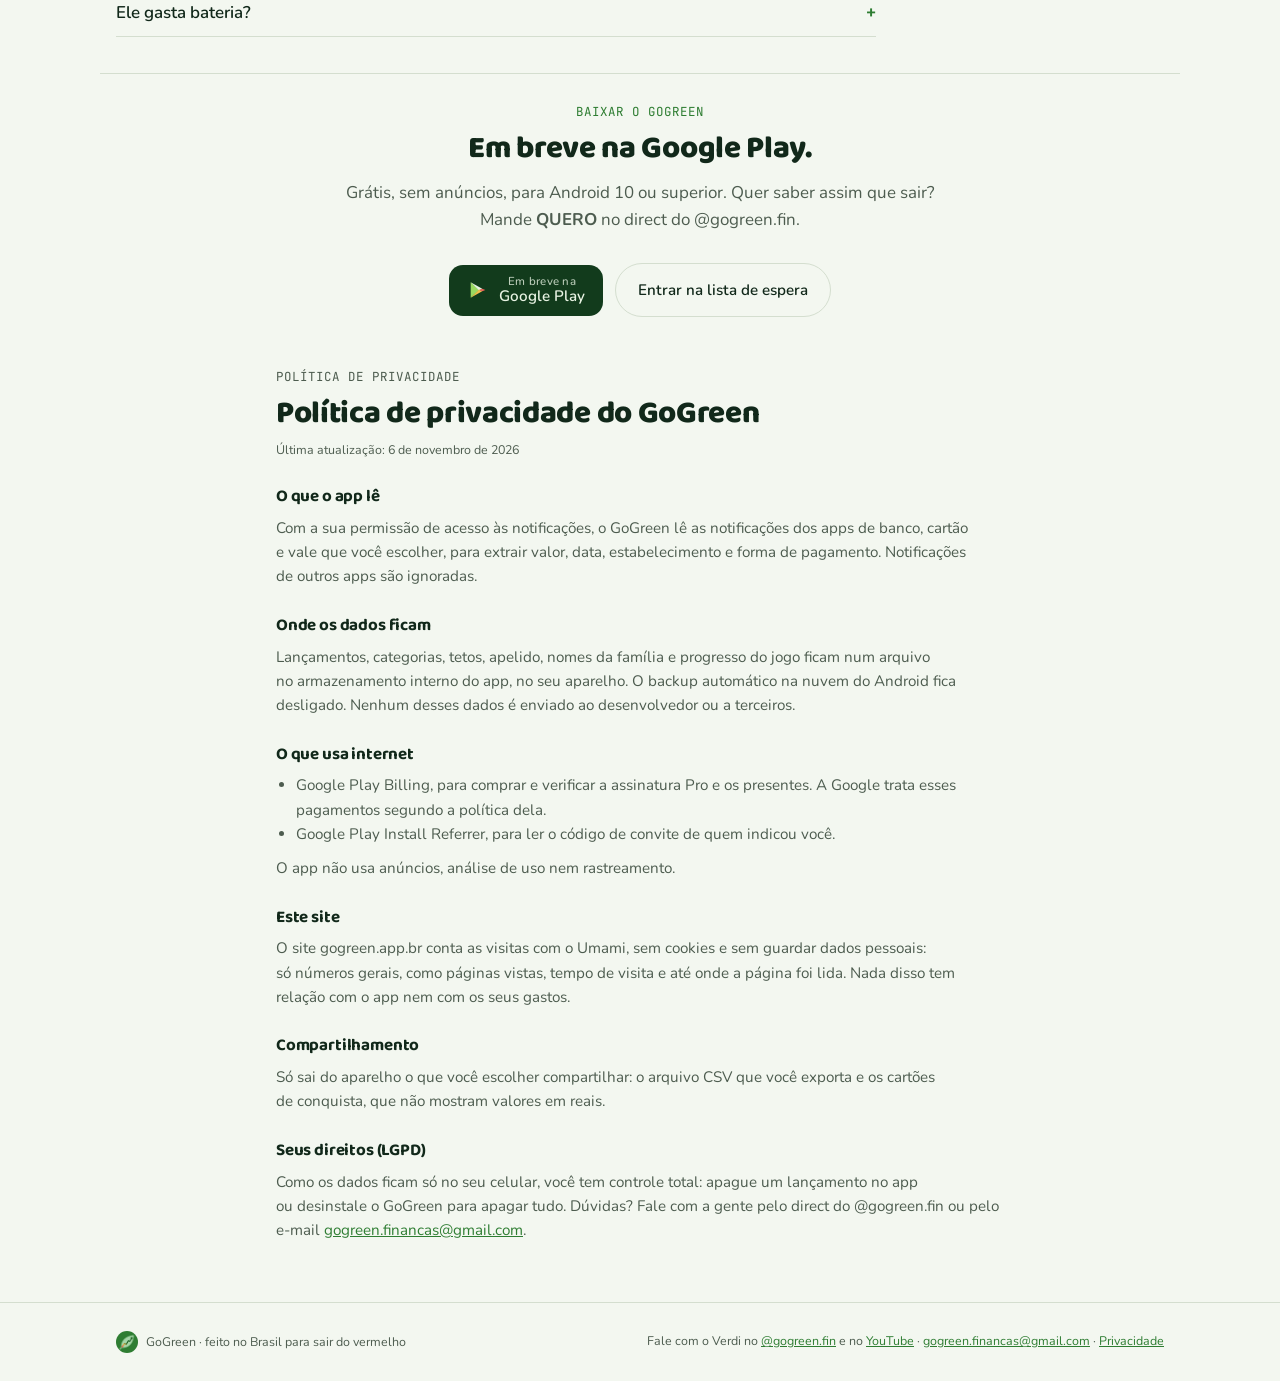
==== commit 0e79170d: "Site: bônus do convite passa a 7 dias de Pro para os dois Co-Authored-By: Claude Opus 5.5 <noreply@a" ====
--- a/index.html
+++ b/index.html
@@ -563,7 +563,7 @@
       <div class="invite" style="margin-top:20px">
         <div>
           <h3>Indique um&nbsp;amigo e&nbsp;os&nbsp;dois ganham Pro</h3>
-          <p class="small" style="margin-top:6px;font-size:var(--s2)">Quem instala pelo seu link ganha 30 dias de&nbsp;Pro. Depois de&nbsp;3&nbsp;dias de&nbsp;uso, você também ganha 30 dias.</p>
+          <p class="small" style="margin-top:6px;font-size:var(--s2)">Quem instala pelo seu link ganha 7 dias de&nbsp;Pro. Depois de&nbsp;3&nbsp;dias de&nbsp;uso, você também ganha 7 dias.</p>
         </div>
         <div class="cupom"><span class="code" aria-label="Exemplo de código de convite">VERDI7</span><p class="small">Código meramente ilustrativo, sem validade. O&nbsp;seu código de&nbsp;convite verdadeiro é&nbsp;gerado no&nbsp;app, quando você atende aos critérios de&nbsp;elegibilidade.</p></div>
       </div>
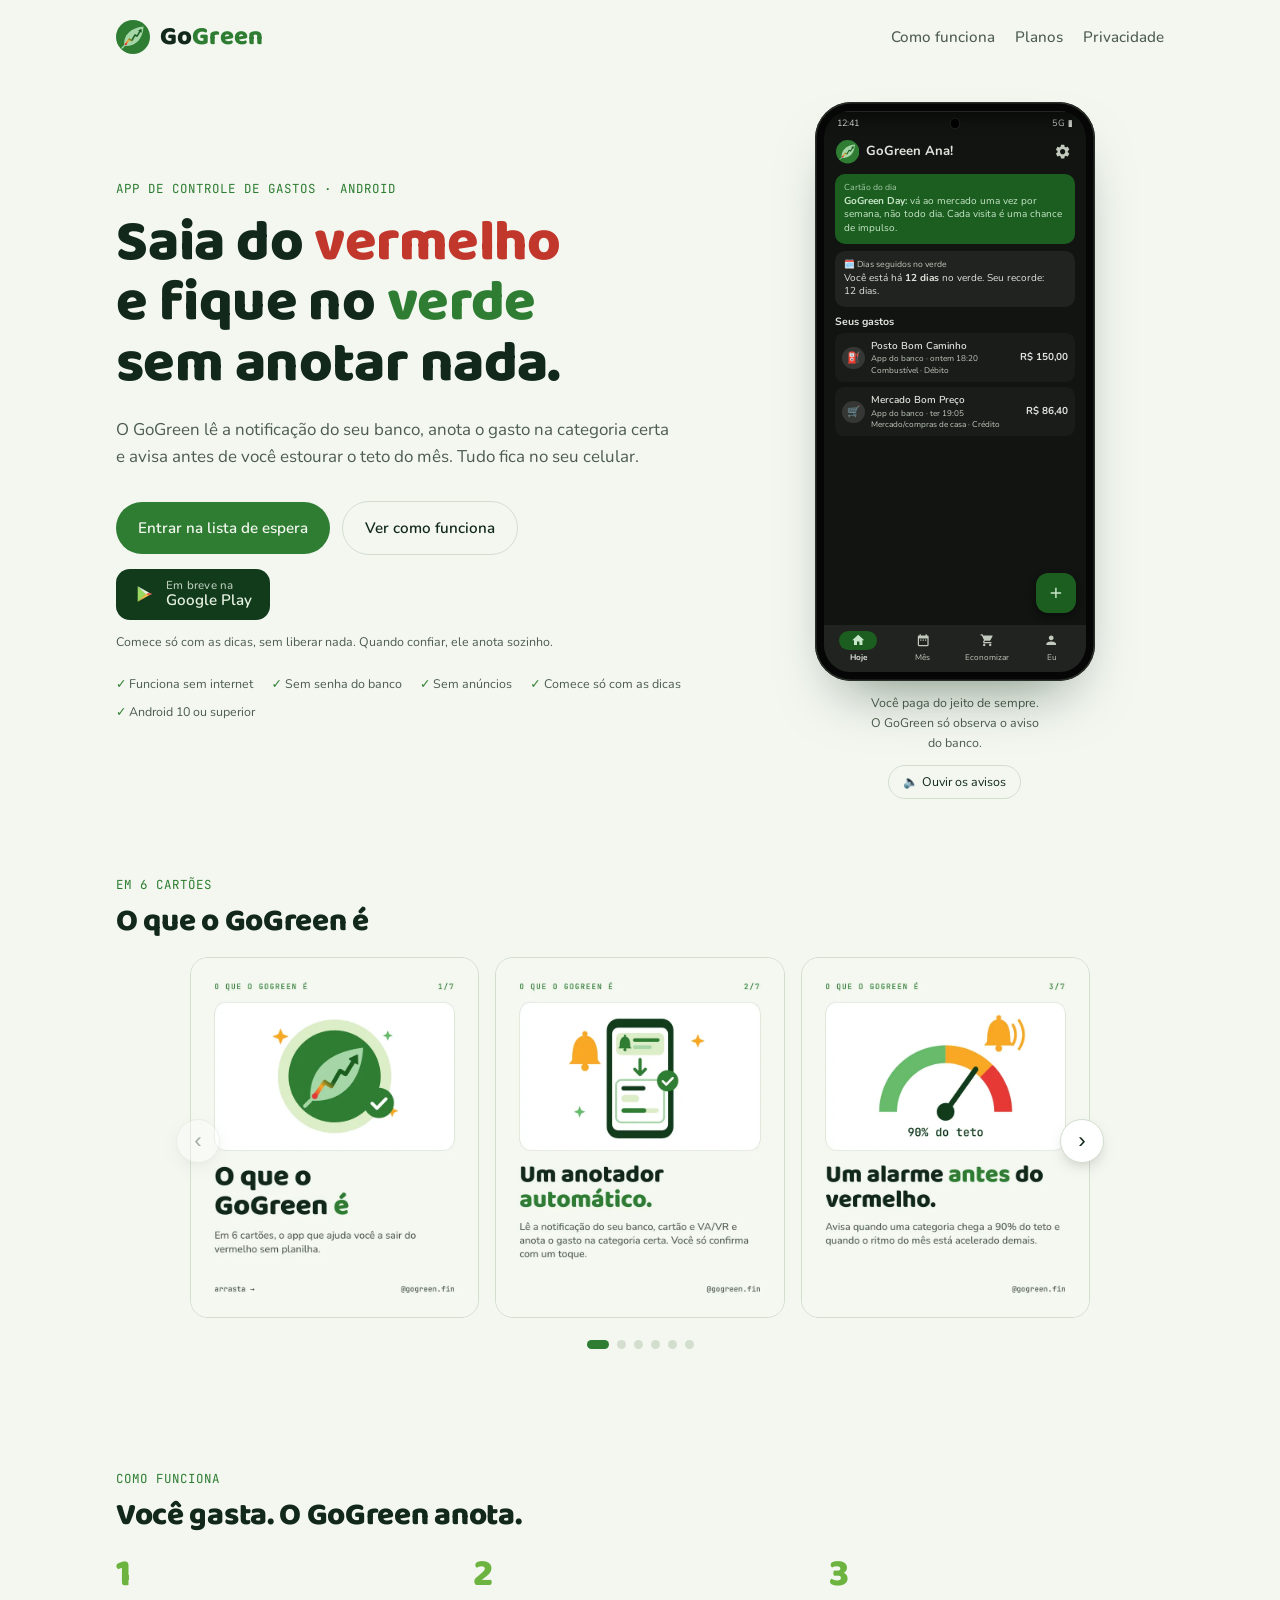
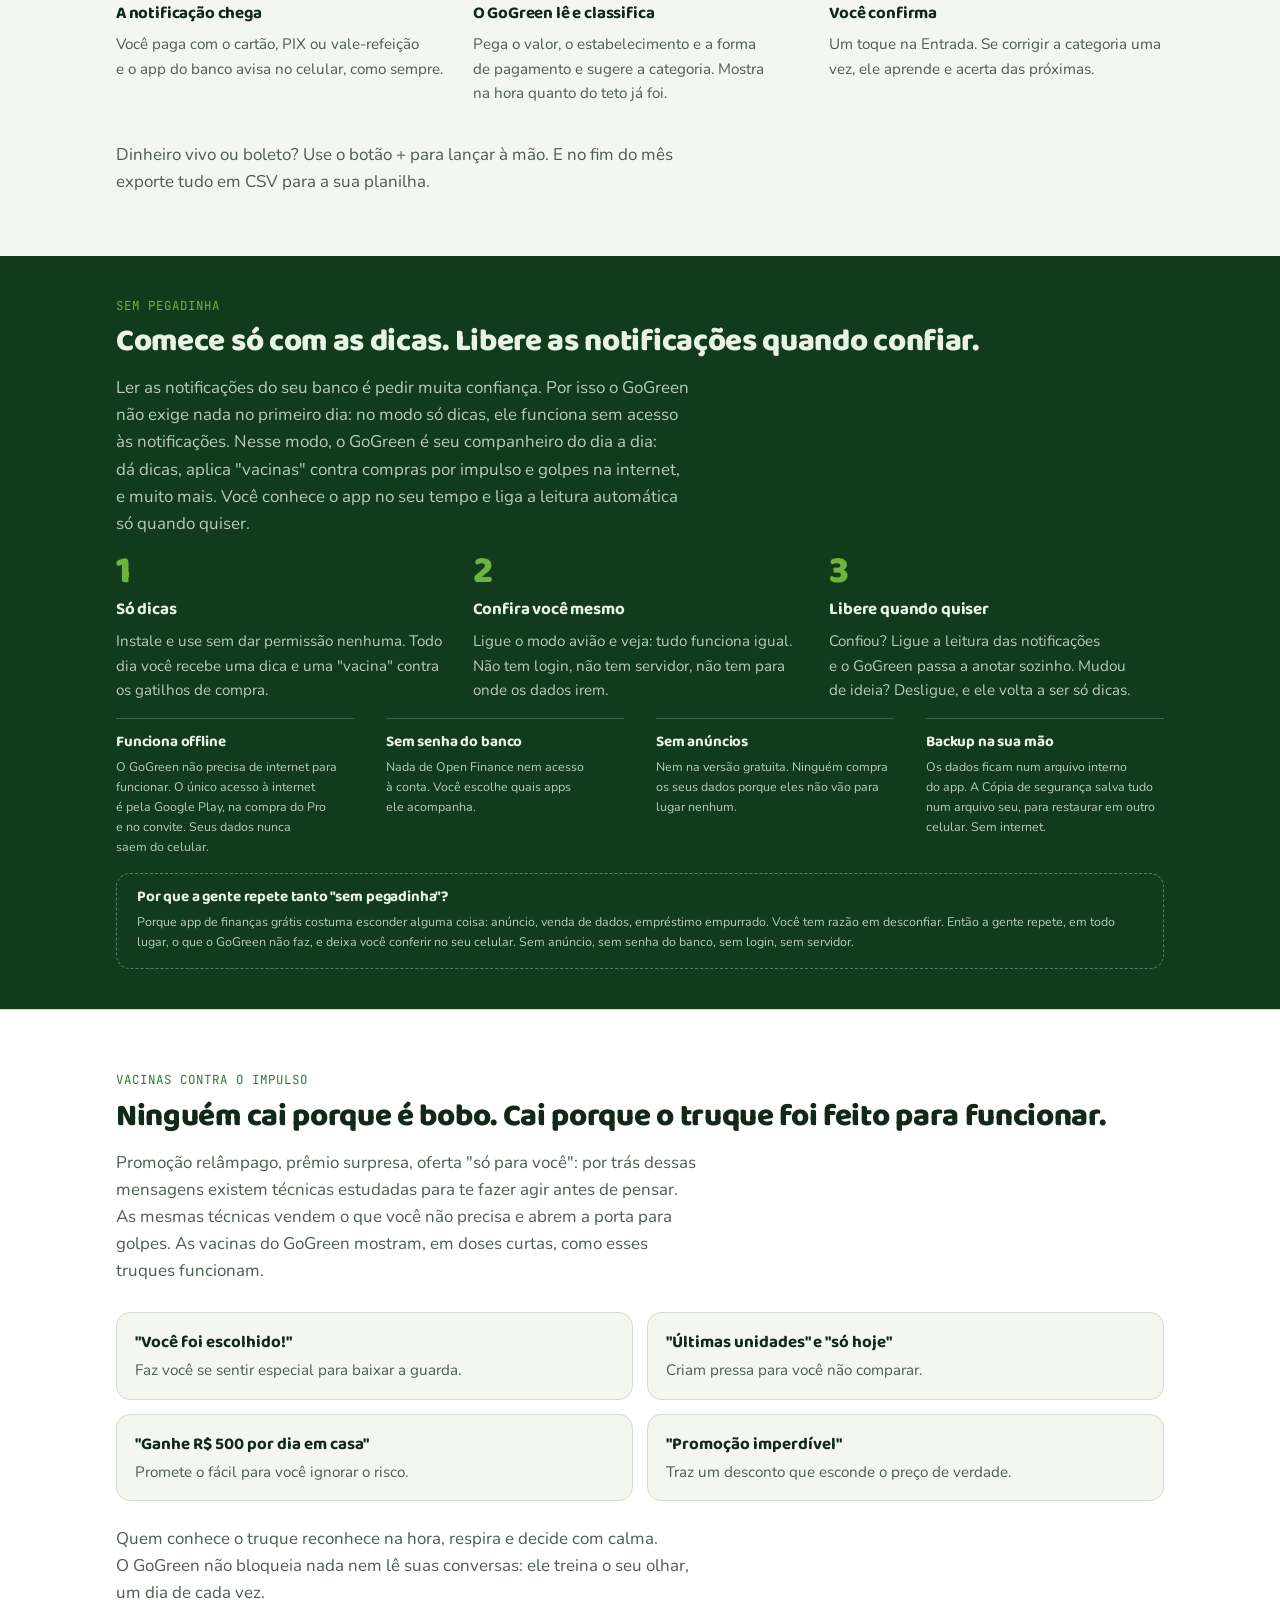
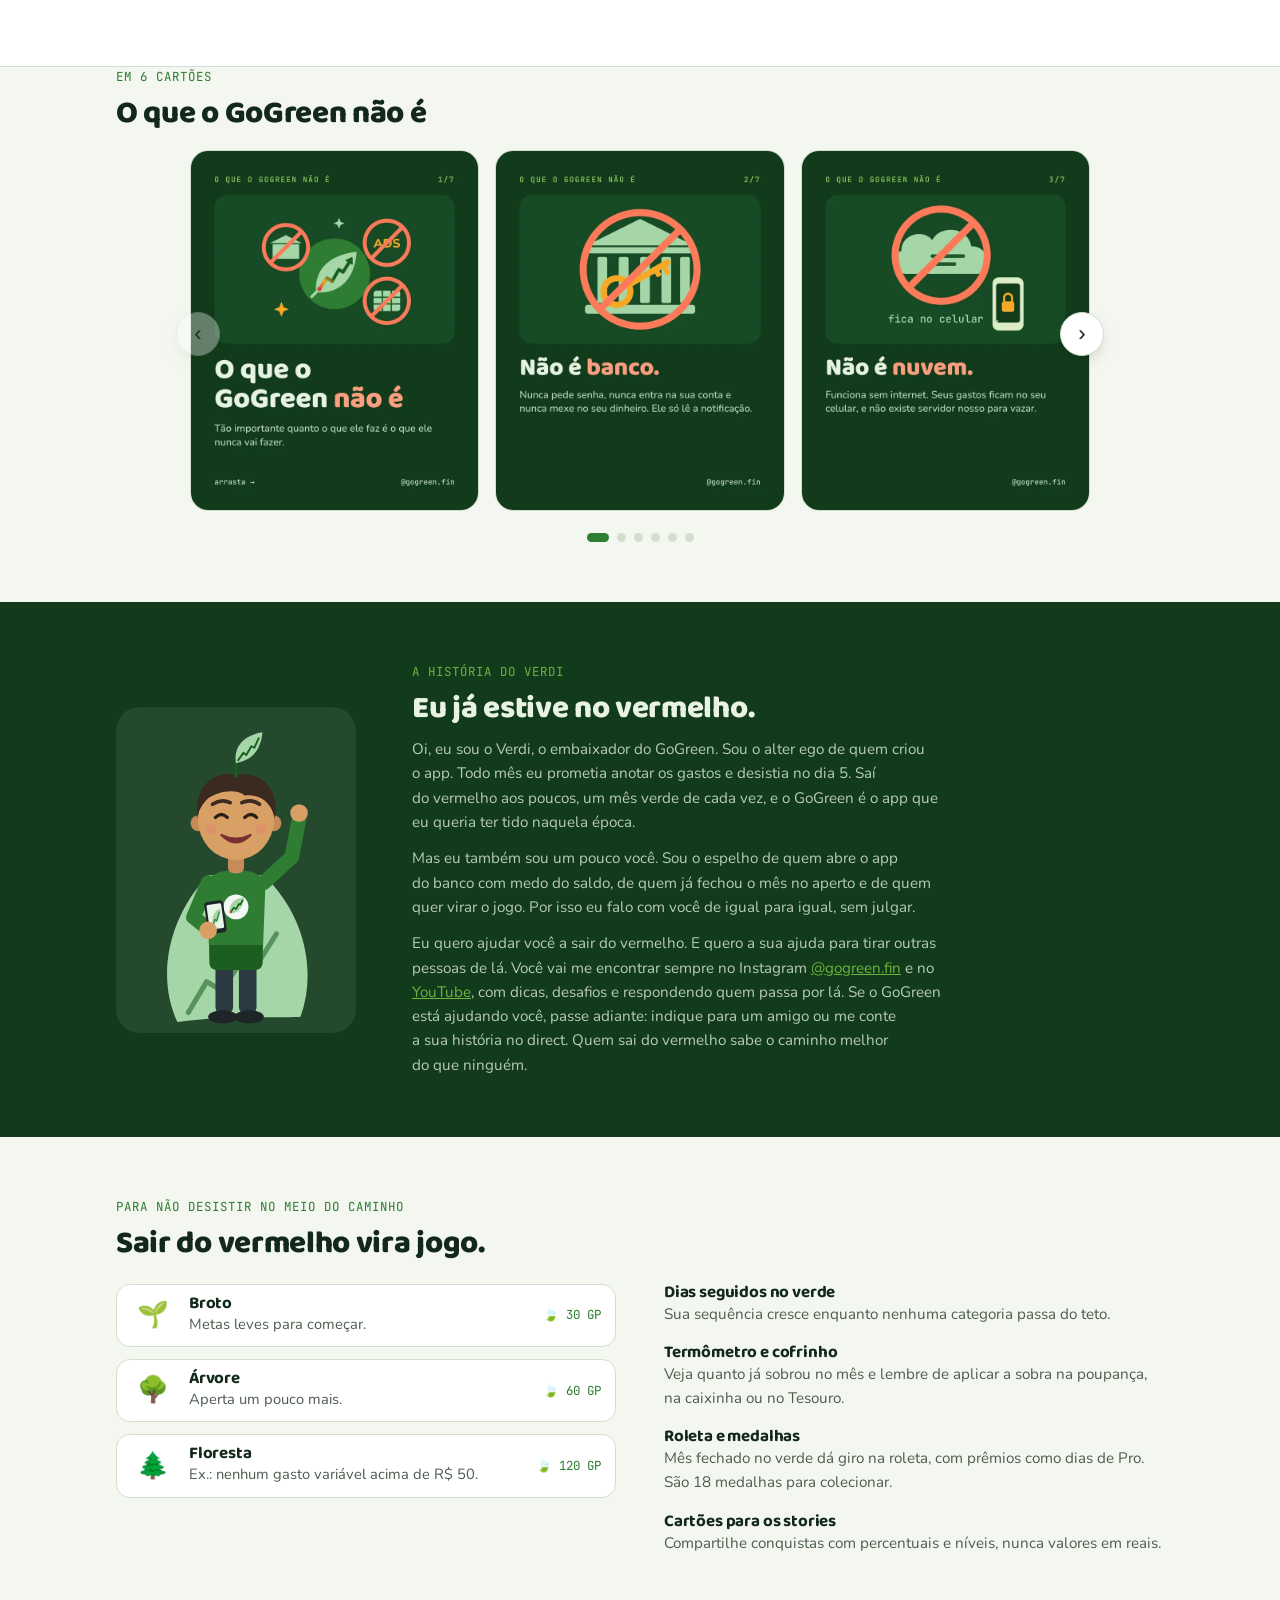
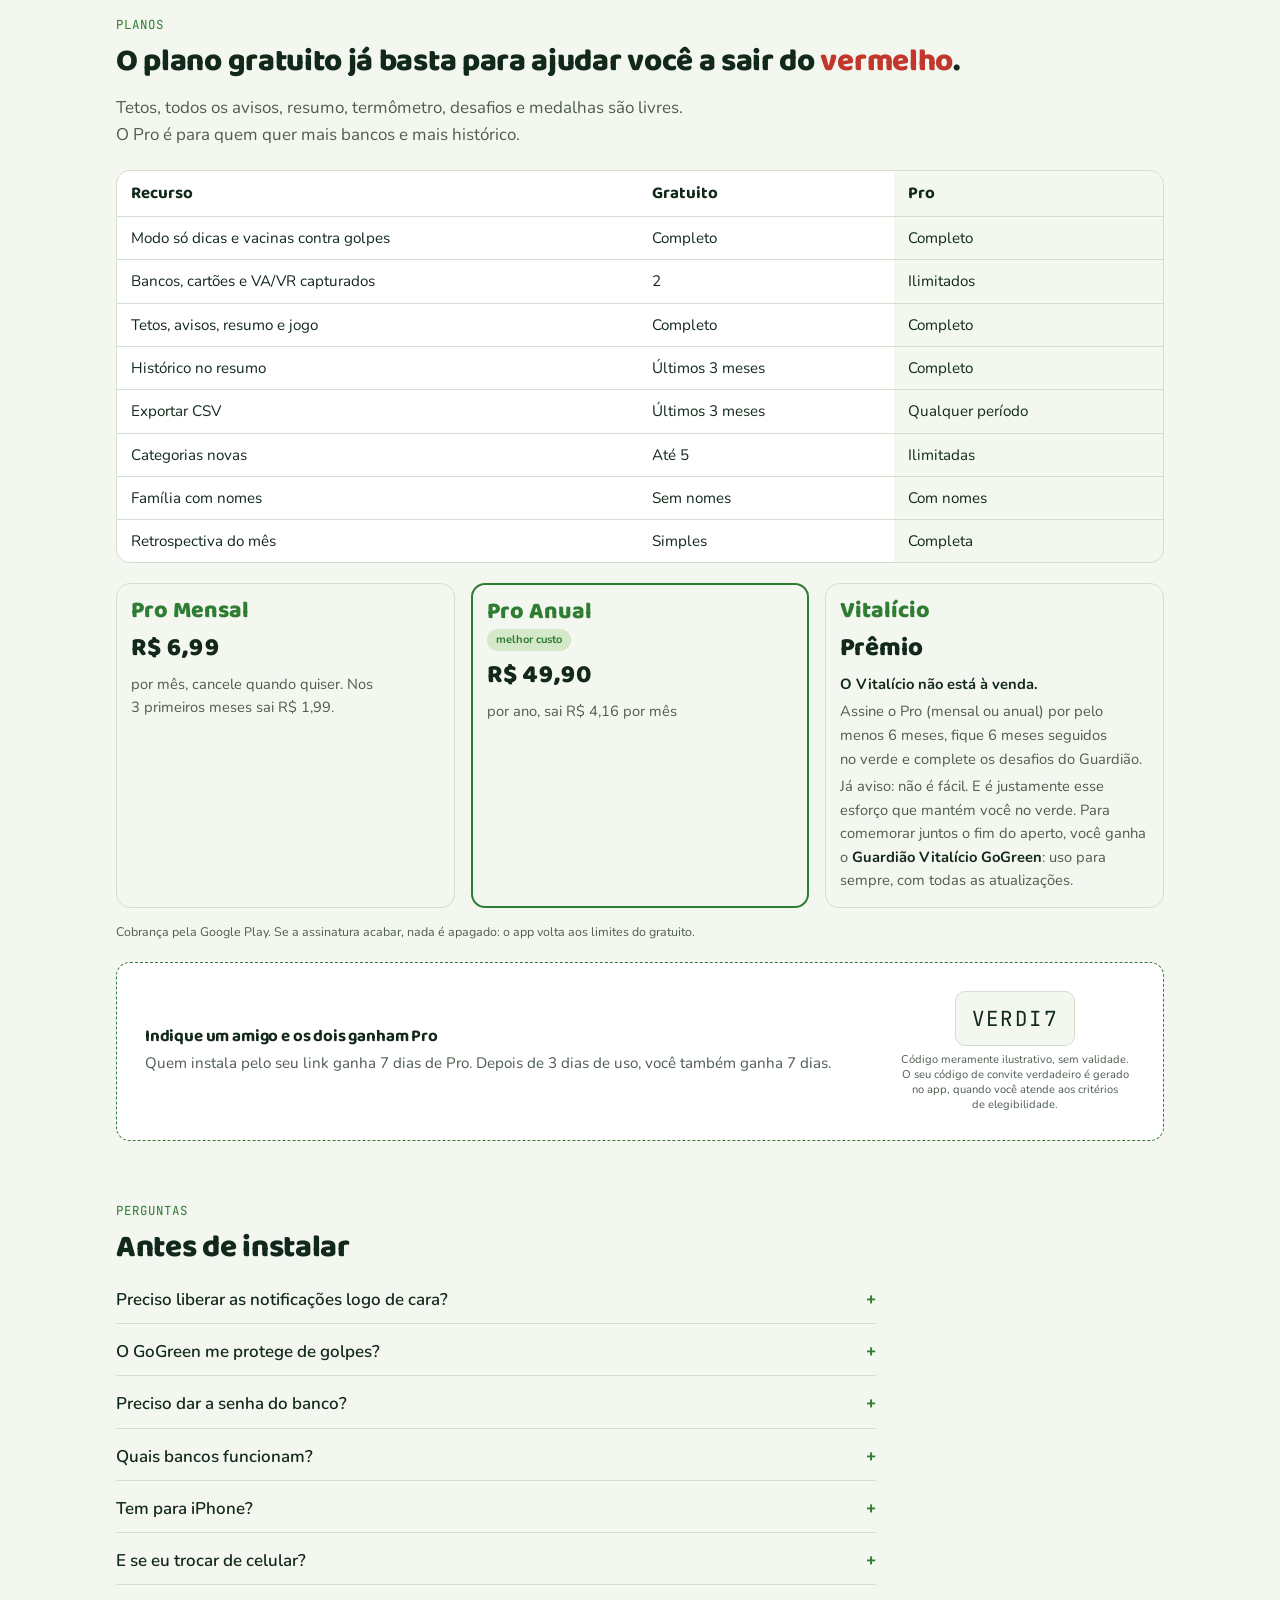
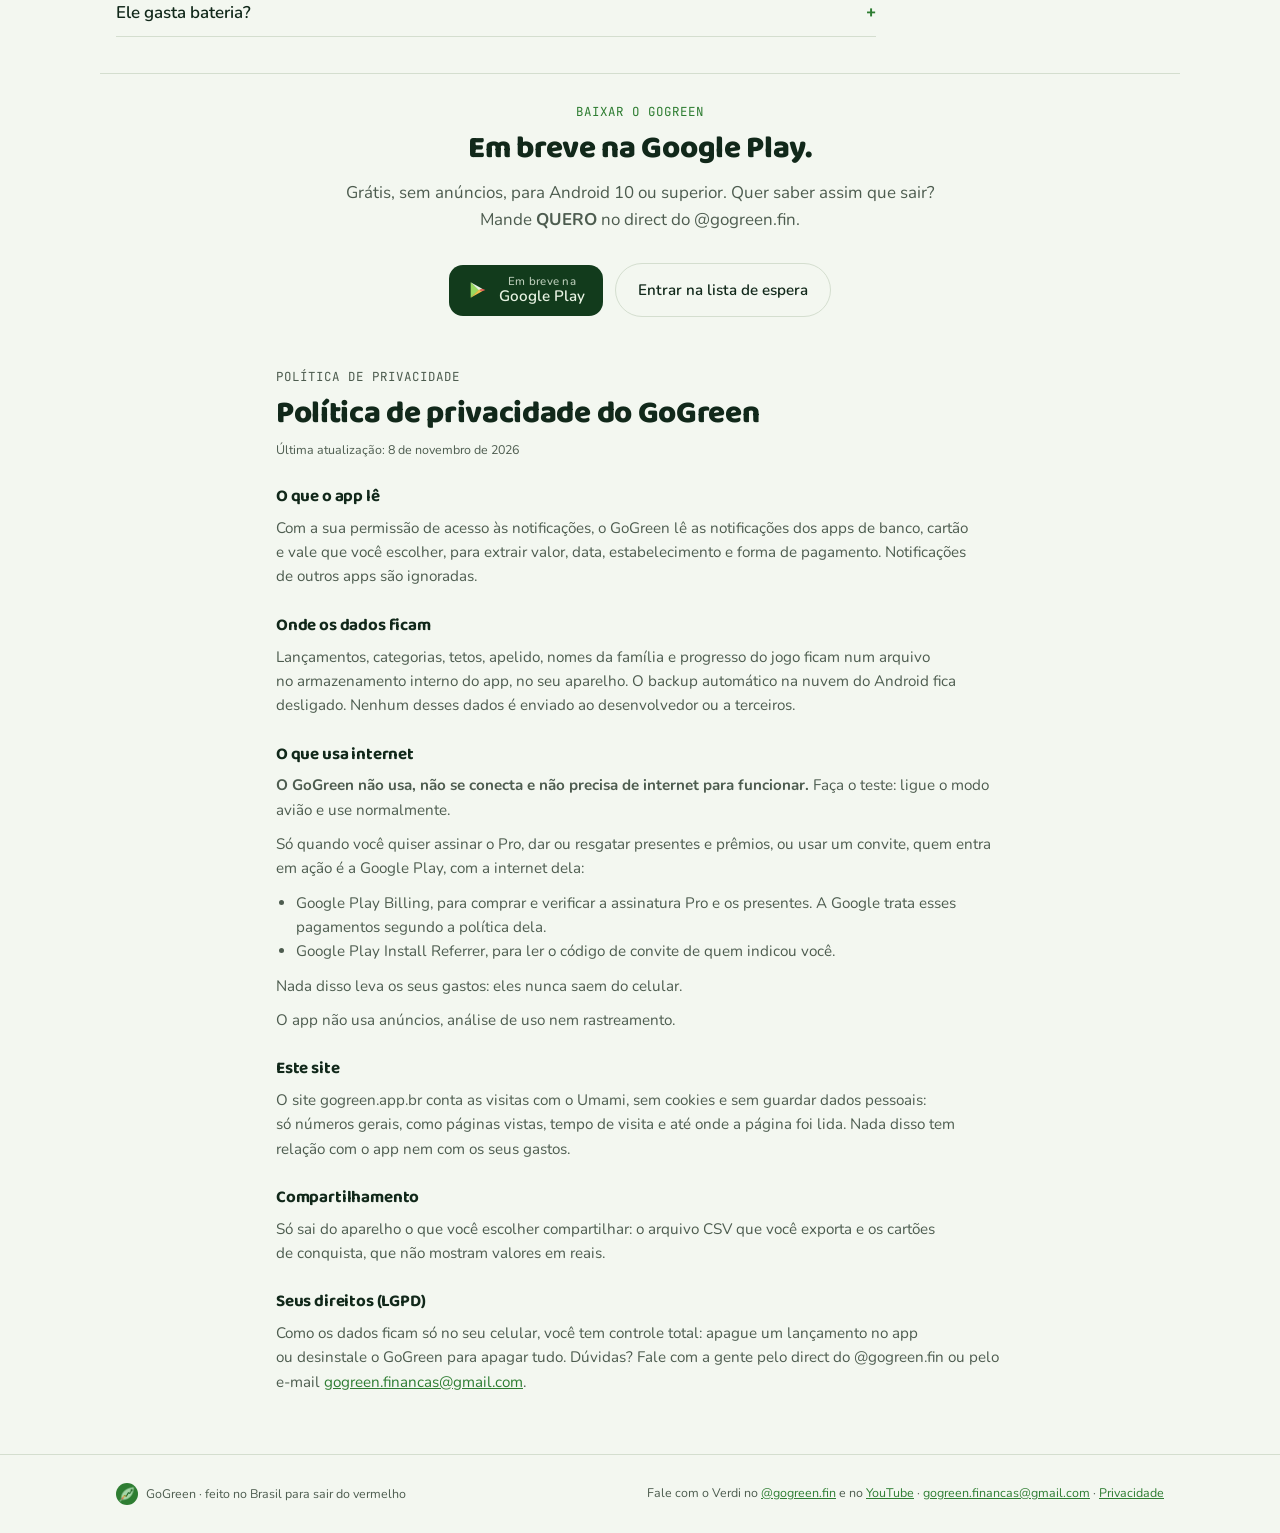
==== commit eacb19d6: "Site: política reforça que o GoGreen não usa internet; só a Google Play, no Pro, presentes e convite" ====
--- a/index.html
+++ b/index.html
@@ -596,16 +596,19 @@
     <div class="wrap policy">
       <p class="eyebrow">Política de&nbsp;privacidade</p>
       <h2 style="margin-top:10px">Política de&nbsp;privacidade do&nbsp;GoGreen</h2>
-      <p class="small">Última atualização: 6&nbsp;de&nbsp;novembro de&nbsp;2026</p>
+      <p class="small">Última atualização: 8&nbsp;de&nbsp;novembro de&nbsp;2026</p>
       <h3>O&nbsp;que o&nbsp;app lê</h3>
       <p>Com a&nbsp;sua permissão de&nbsp;acesso às&nbsp;notificações, o&nbsp;GoGreen lê&nbsp;as&nbsp;notificações dos apps de&nbsp;banco, cartão e&nbsp;vale que você escolher, para extrair valor, data, estabelecimento e&nbsp;forma de&nbsp;pagamento. Notificações de&nbsp;outros apps são ignoradas.</p>
       <h3>Onde os&nbsp;dados ficam</h3>
       <p>Lançamentos, categorias, tetos, apelido, nomes da&nbsp;família e&nbsp;progresso do&nbsp;jogo ficam num arquivo no&nbsp;armazenamento interno do&nbsp;app, no&nbsp;seu aparelho. O&nbsp;backup automático na&nbsp;nuvem do&nbsp;Android fica desligado. Nenhum desses dados é&nbsp;enviado ao&nbsp;desenvolvedor ou&nbsp;a&nbsp;terceiros.</p>
       <h3>O&nbsp;que usa internet</h3>
+      <p><strong>O&nbsp;GoGreen não usa, não se&nbsp;conecta e&nbsp;não precisa de&nbsp;internet para funcionar.</strong> Faça o&nbsp;teste: ligue o&nbsp;modo avião e&nbsp;use normalmente.</p>
+      <p>Só&nbsp;quando você quiser assinar o&nbsp;Pro, dar ou&nbsp;resgatar presentes e&nbsp;prêmios, ou&nbsp;usar um&nbsp;convite, quem entra em&nbsp;ação é&nbsp;a&nbsp;Google Play, com a&nbsp;internet dela:</p>
       <ul>
         <li>Google Play Billing, para comprar e&nbsp;verificar a&nbsp;assinatura Pro e&nbsp;os&nbsp;presentes. A&nbsp;Google trata esses pagamentos segundo a&nbsp;política dela.</li>
         <li>Google Play Install Referrer, para ler o&nbsp;código de&nbsp;convite de&nbsp;quem indicou você.</li>
       </ul>
+      <p>Nada disso leva os&nbsp;seus gastos: eles nunca saem do&nbsp;celular.</p>
       <p>O&nbsp;app não usa anúncios, análise de&nbsp;uso nem rastreamento.</p>
       <h3>Este site</h3>
       <p>O&nbsp;site gogreen.app.br conta as&nbsp;visitas com o&nbsp;Umami, sem cookies e&nbsp;sem guardar dados pessoais: só&nbsp;números gerais, como páginas vistas, tempo de&nbsp;visita e&nbsp;até onde a&nbsp;página foi lida. Nada disso tem relação com o&nbsp;app nem com os&nbsp;seus gastos.</p>
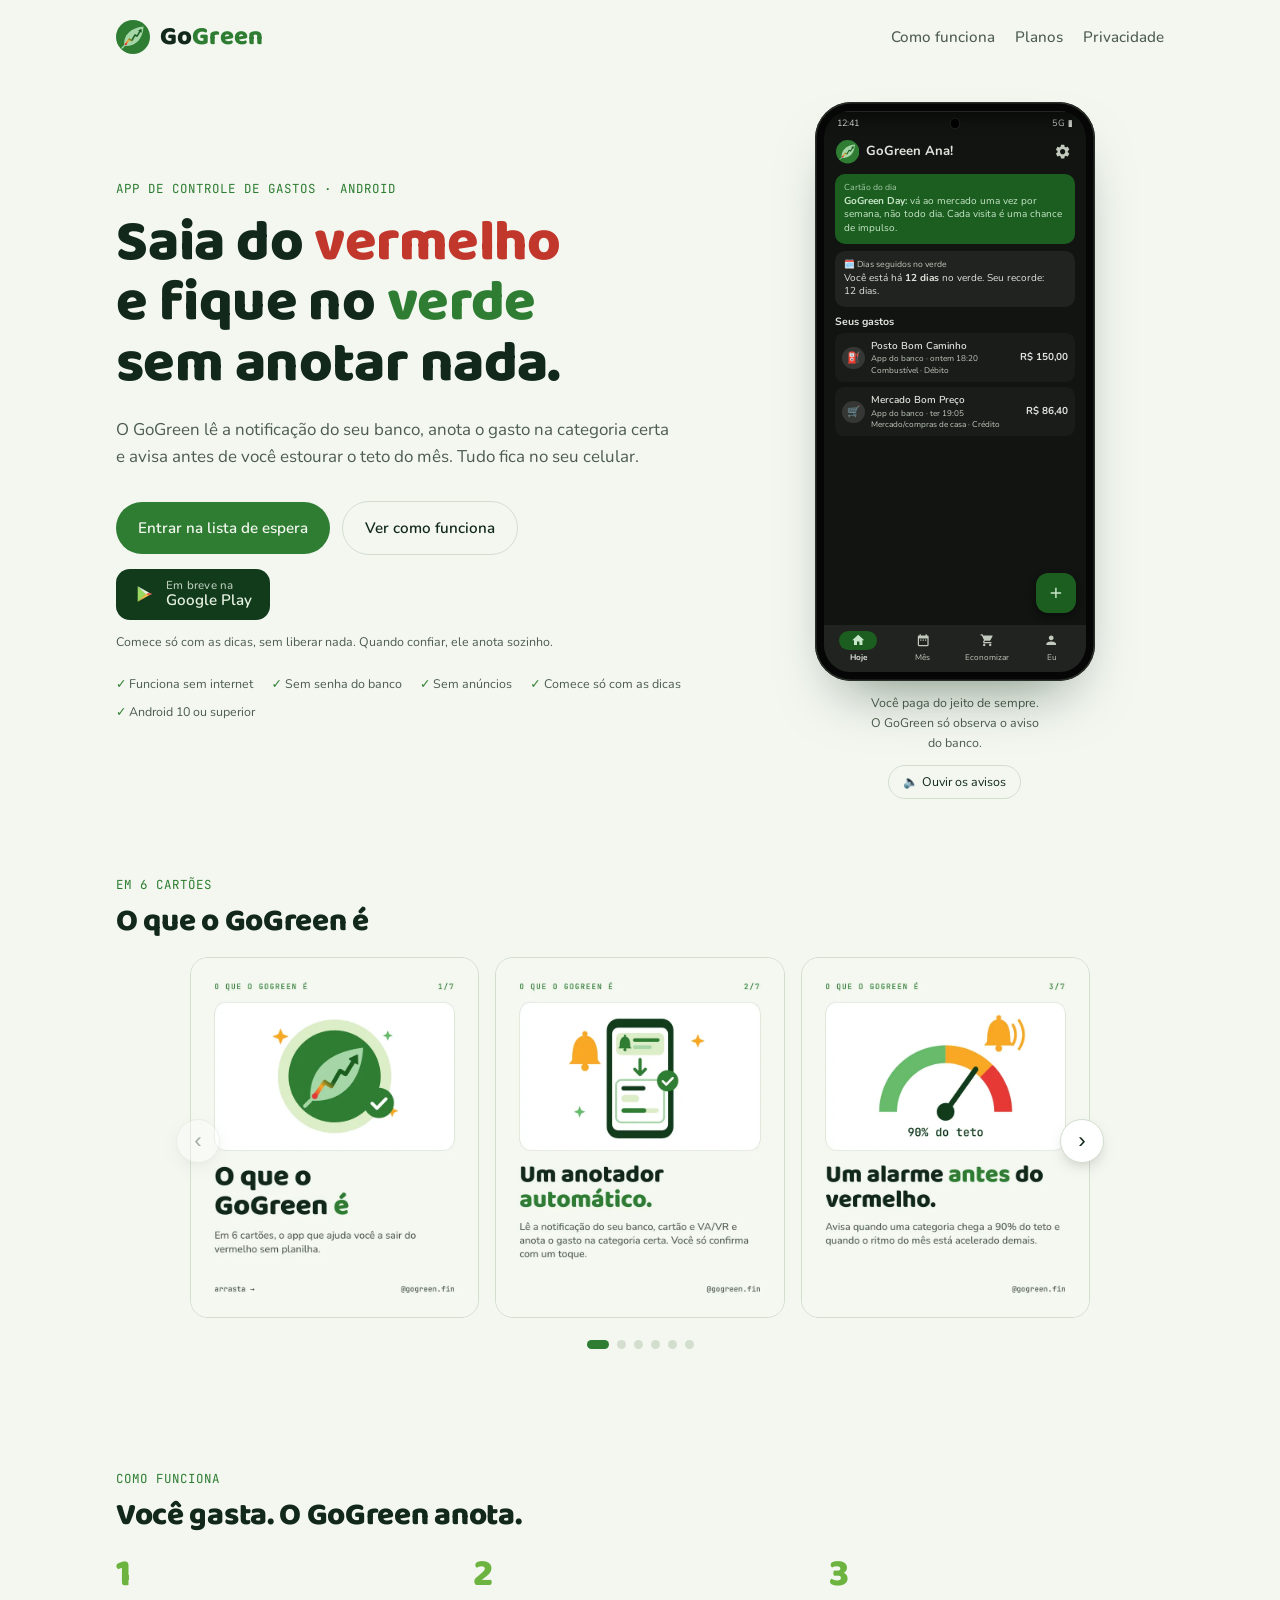
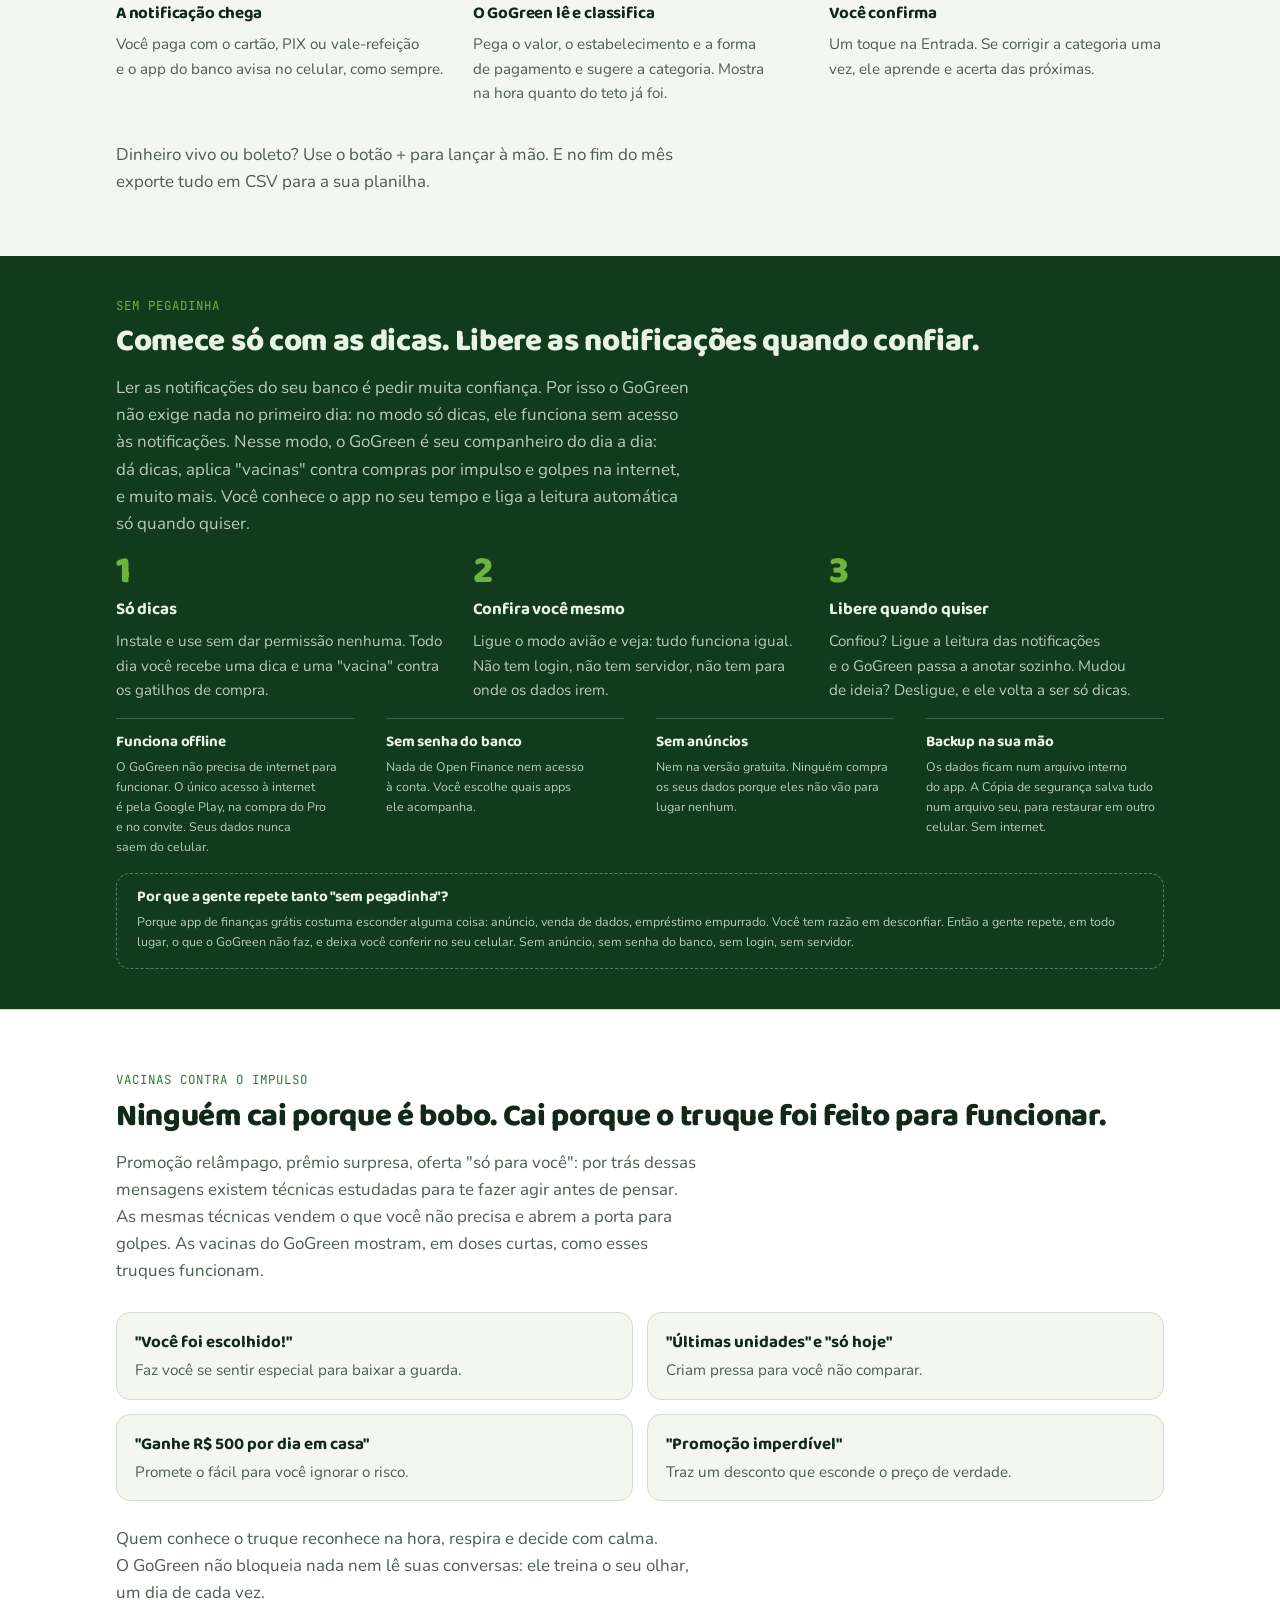
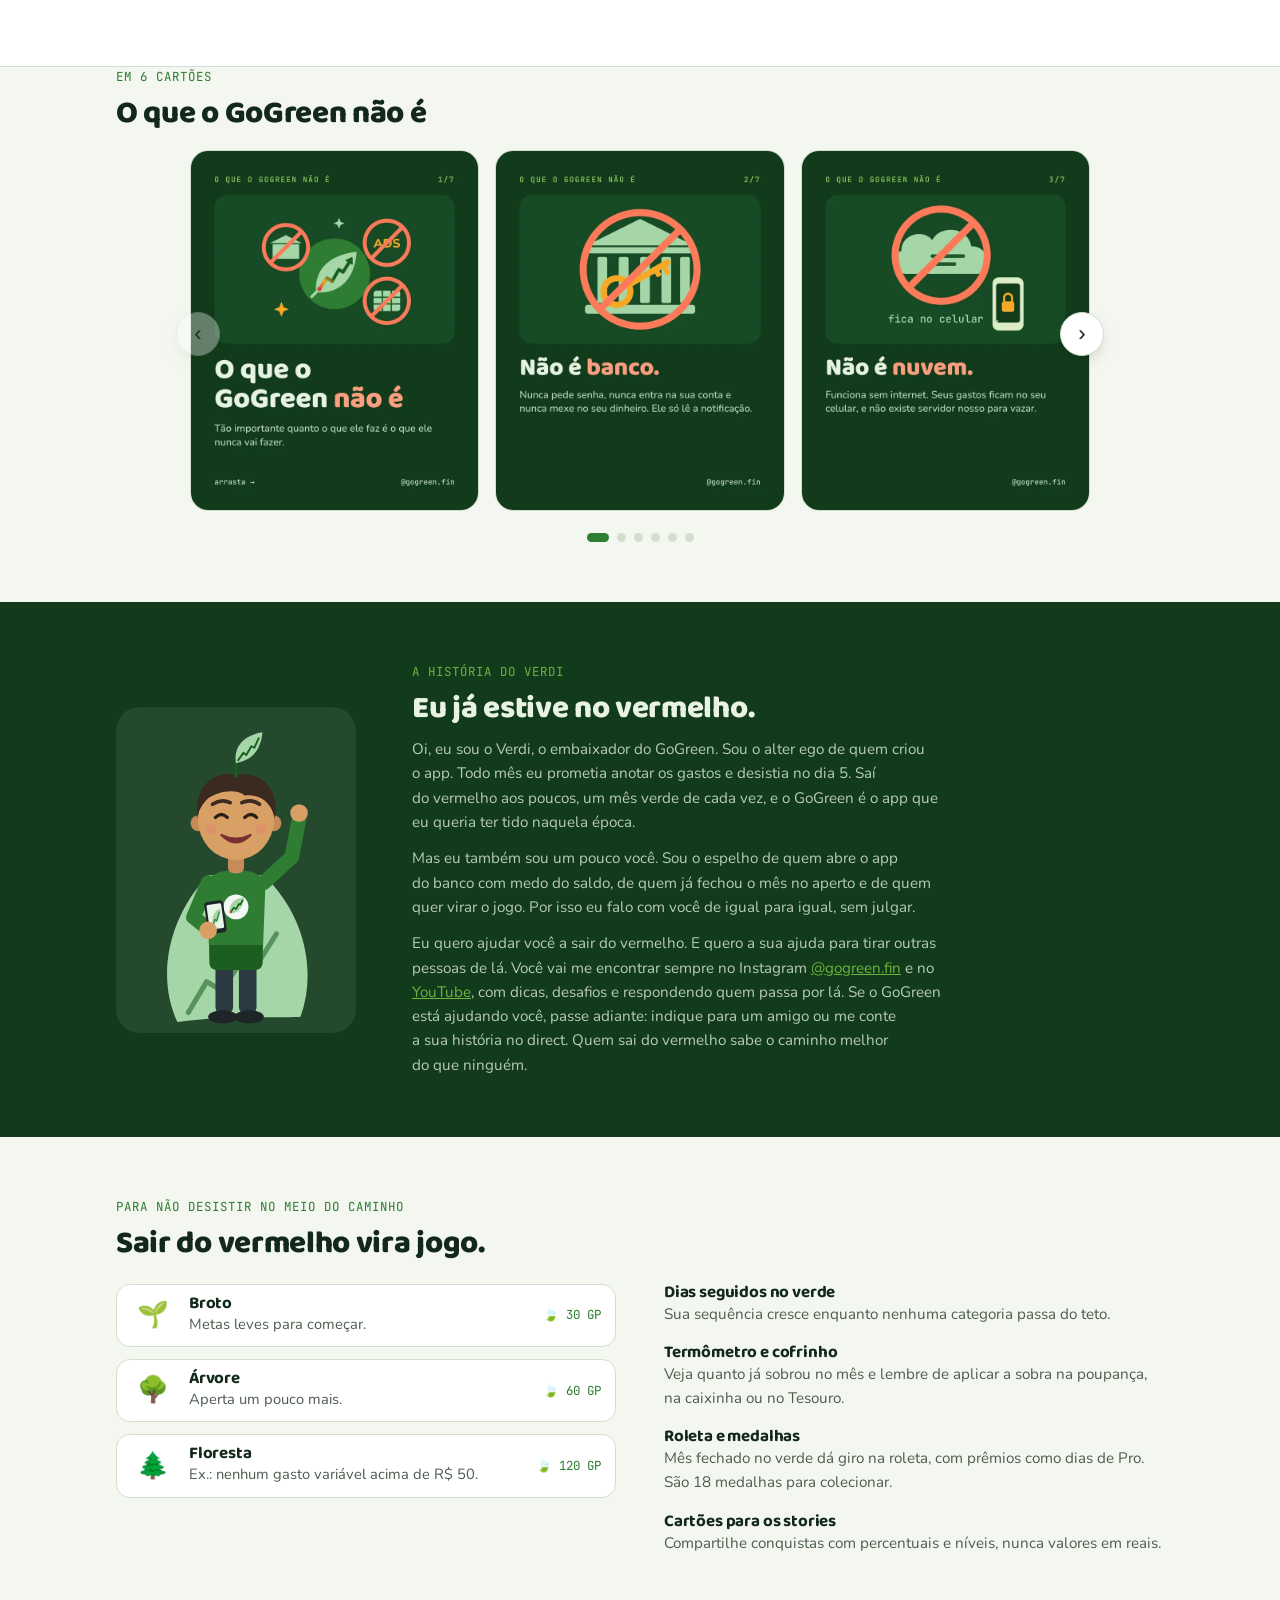
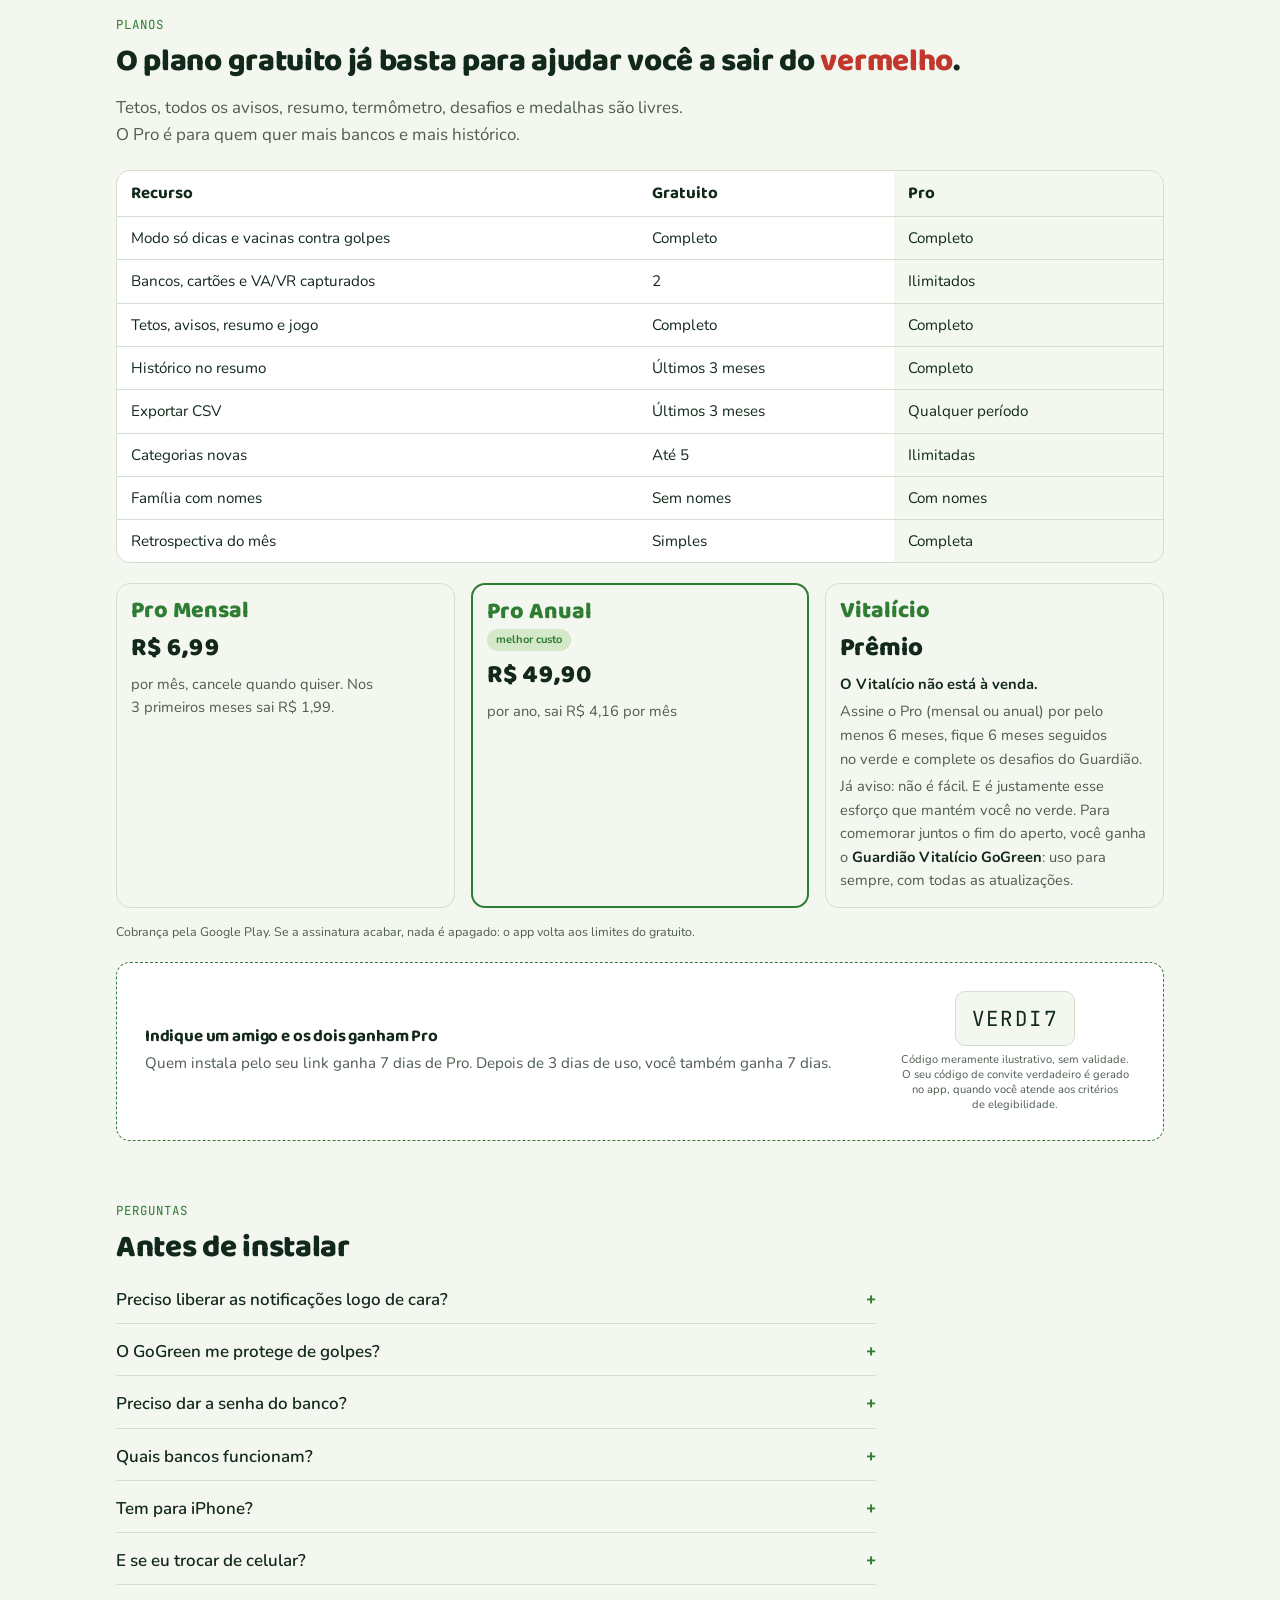
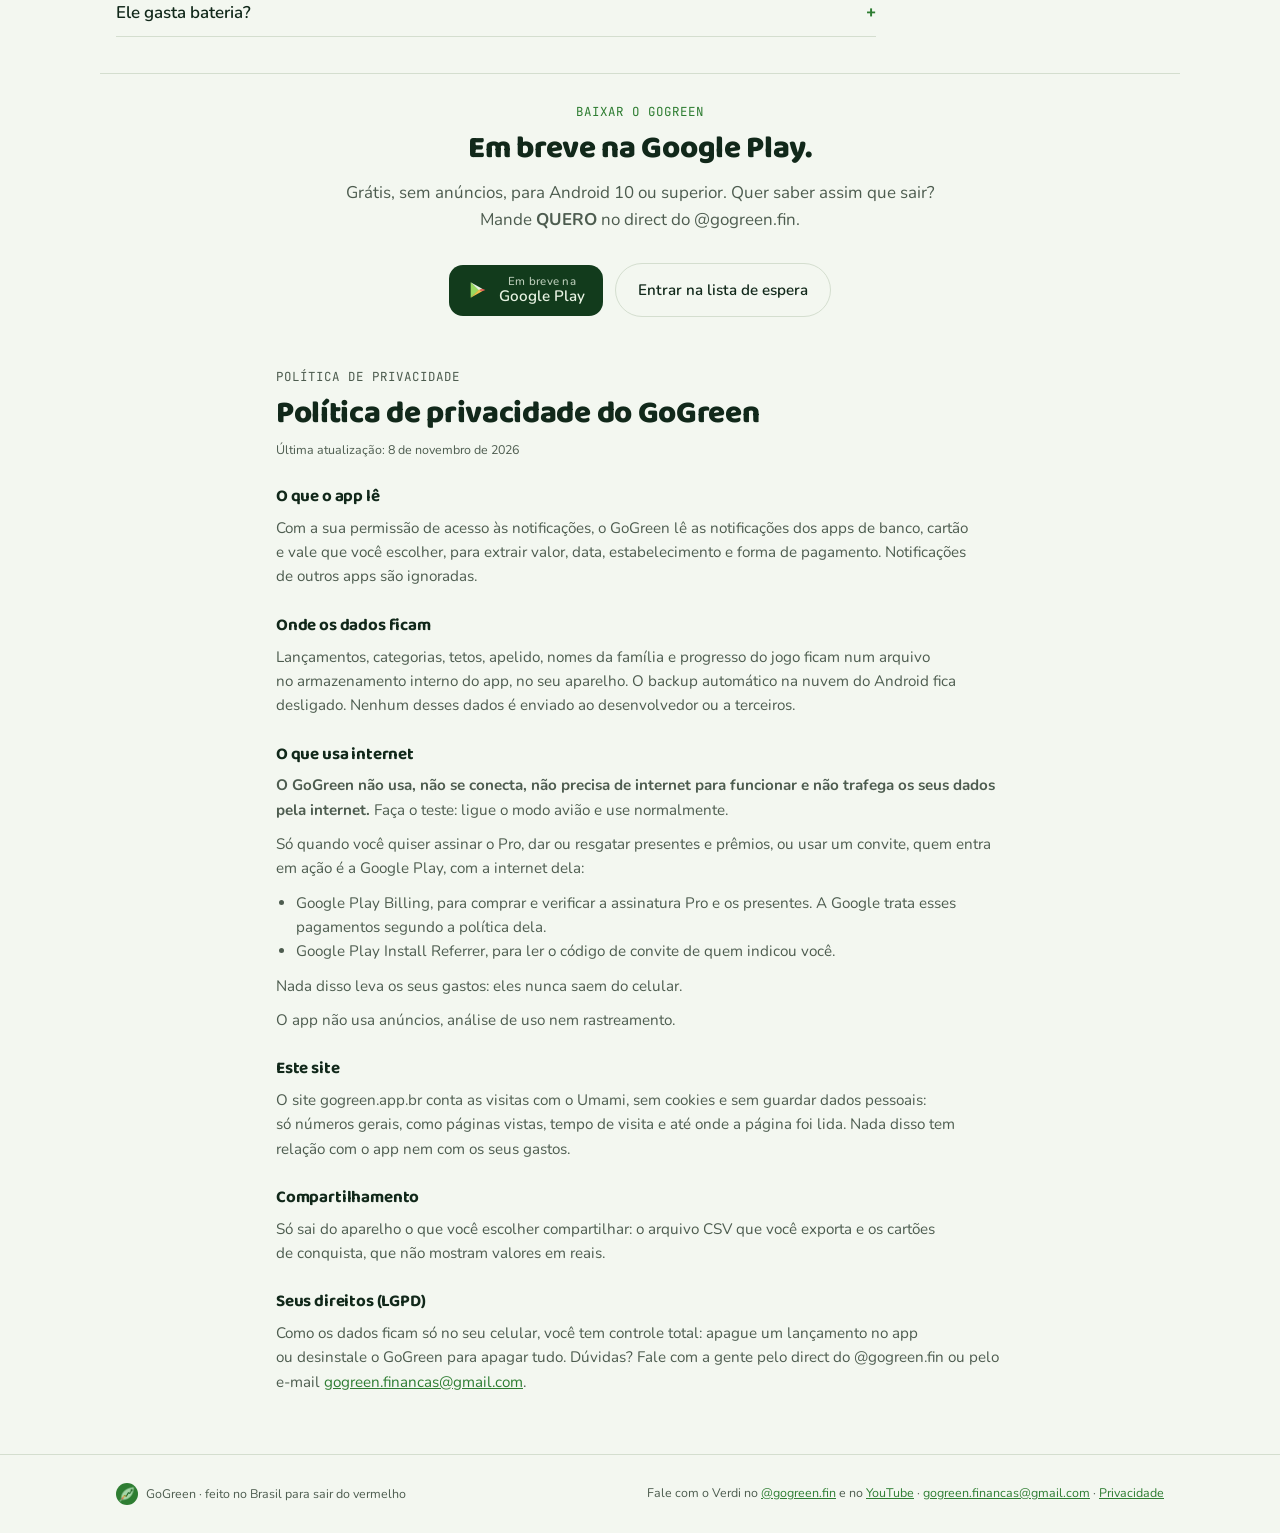
==== commit c4f3a86f: "Site: política acrescenta que o GoGreen não trafega seus dados pela internet Co-Authored-By: Claude " ====
--- a/index.html
+++ b/index.html
@@ -602,7 +602,7 @@
       <h3>Onde os&nbsp;dados ficam</h3>
       <p>Lançamentos, categorias, tetos, apelido, nomes da&nbsp;família e&nbsp;progresso do&nbsp;jogo ficam num arquivo no&nbsp;armazenamento interno do&nbsp;app, no&nbsp;seu aparelho. O&nbsp;backup automático na&nbsp;nuvem do&nbsp;Android fica desligado. Nenhum desses dados é&nbsp;enviado ao&nbsp;desenvolvedor ou&nbsp;a&nbsp;terceiros.</p>
       <h3>O&nbsp;que usa internet</h3>
-      <p><strong>O&nbsp;GoGreen não usa, não se&nbsp;conecta e&nbsp;não precisa de&nbsp;internet para funcionar.</strong> Faça o&nbsp;teste: ligue o&nbsp;modo avião e&nbsp;use normalmente.</p>
+      <p><strong>O&nbsp;GoGreen não usa, não se&nbsp;conecta, não precisa de&nbsp;internet para funcionar e&nbsp;não trafega os&nbsp;seus dados pela internet.</strong> Faça o&nbsp;teste: ligue o&nbsp;modo avião e&nbsp;use normalmente.</p>
       <p>Só&nbsp;quando você quiser assinar o&nbsp;Pro, dar ou&nbsp;resgatar presentes e&nbsp;prêmios, ou&nbsp;usar um&nbsp;convite, quem entra em&nbsp;ação é&nbsp;a&nbsp;Google Play, com a&nbsp;internet dela:</p>
       <ul>
         <li>Google Play Billing, para comprar e&nbsp;verificar a&nbsp;assinatura Pro e&nbsp;os&nbsp;presentes. A&nbsp;Google trata esses pagamentos segundo a&nbsp;política dela.</li>
